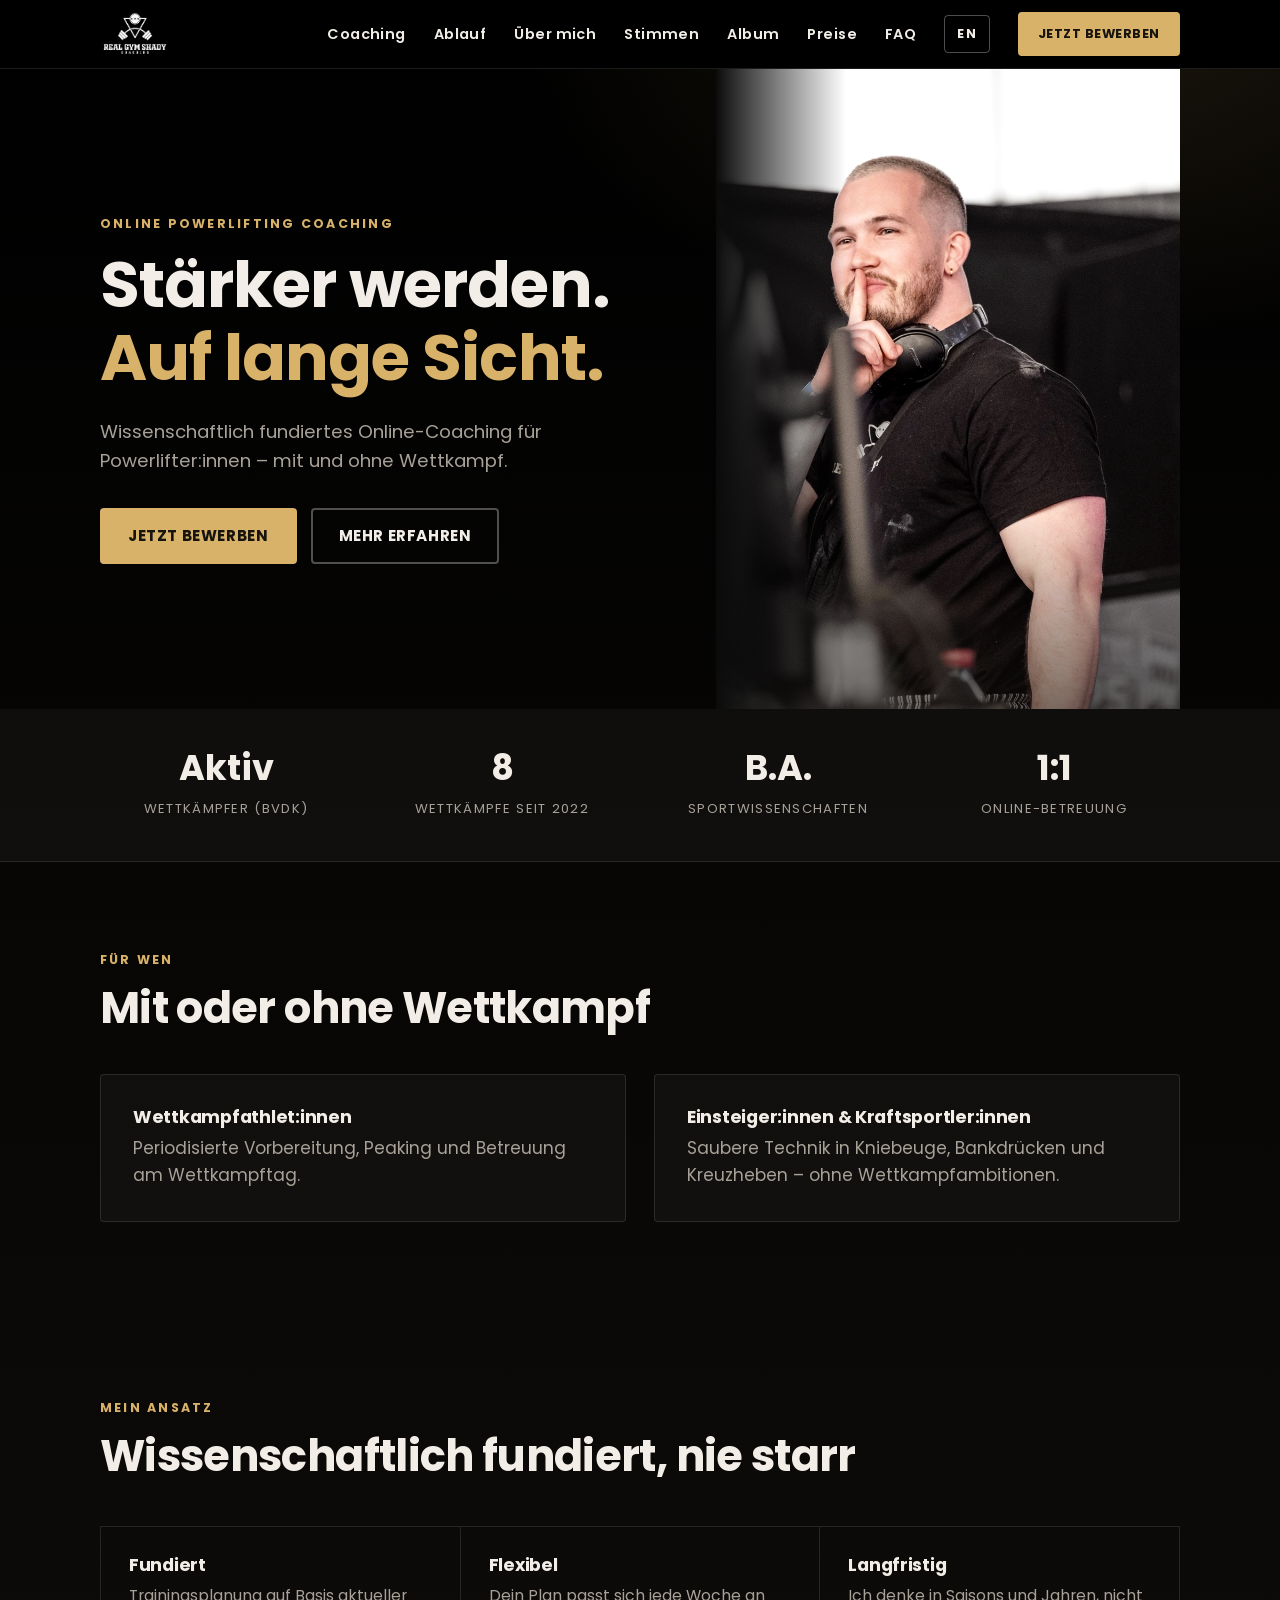
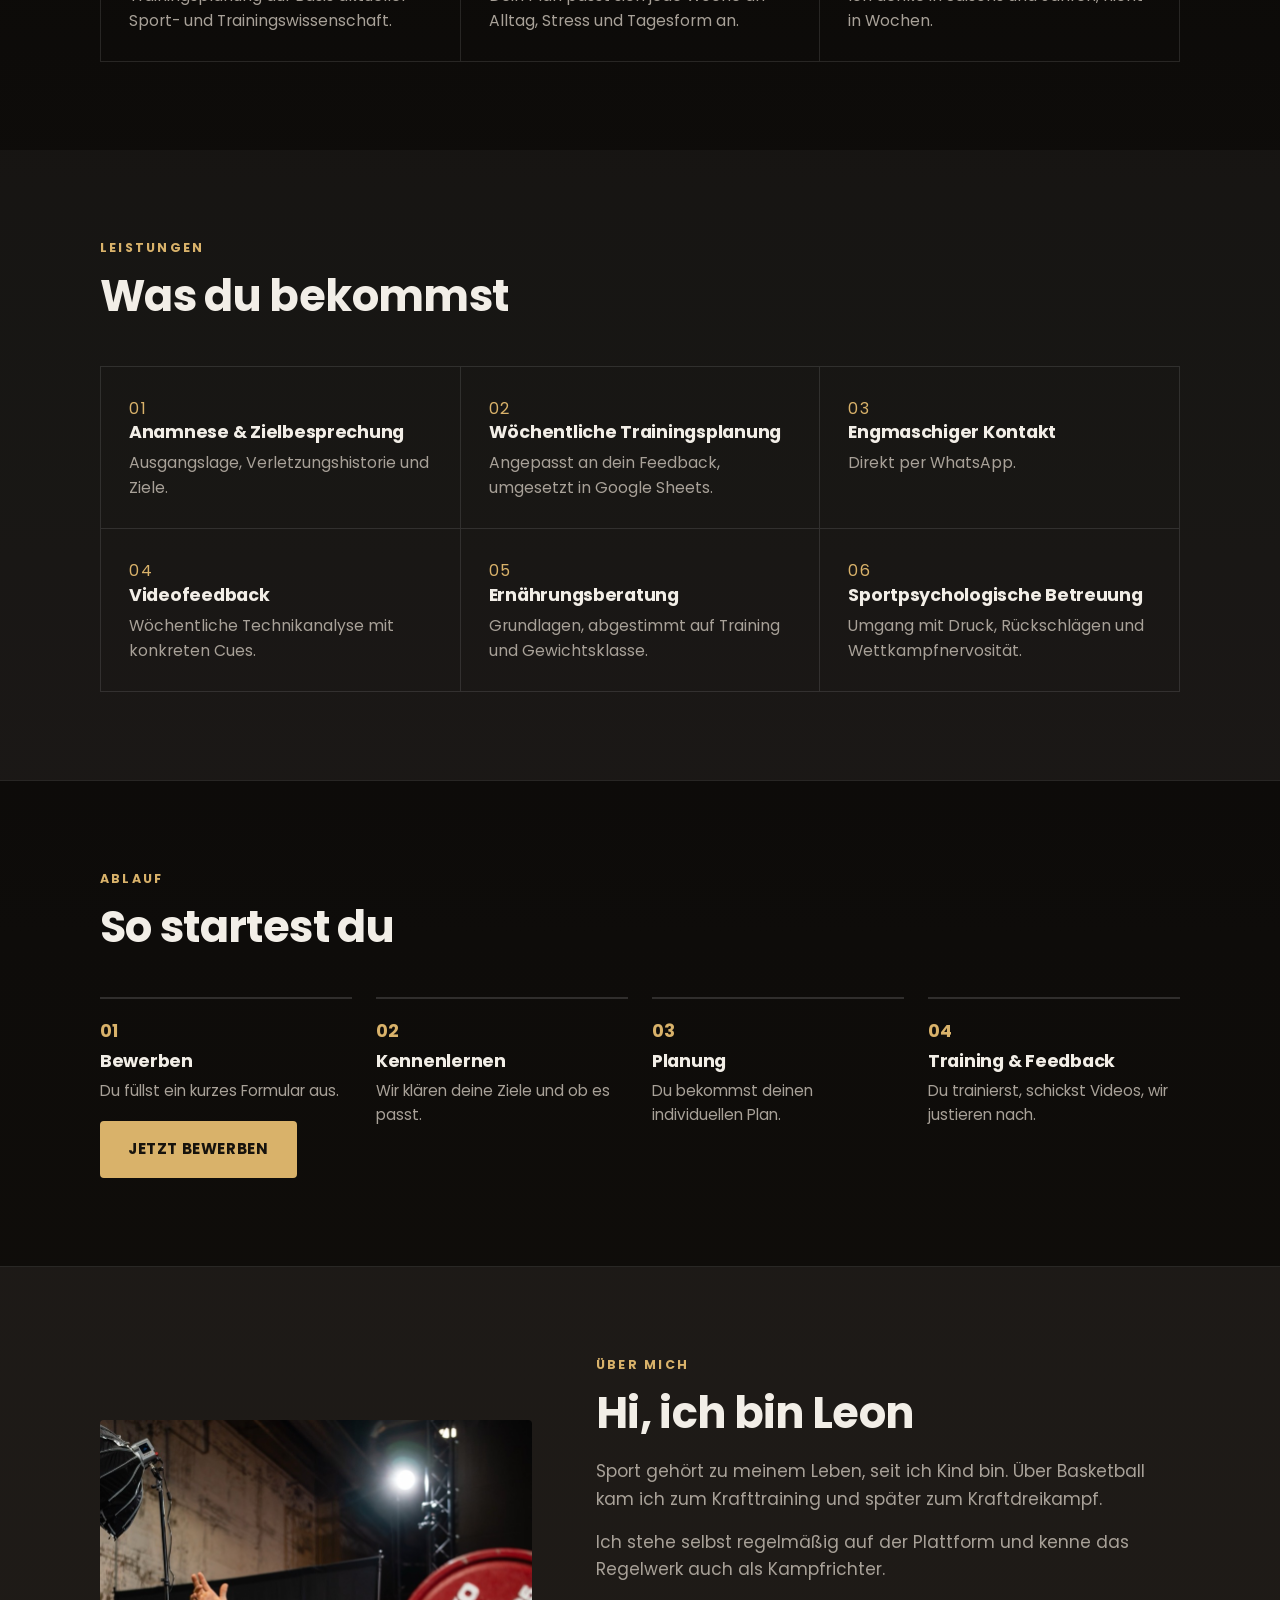
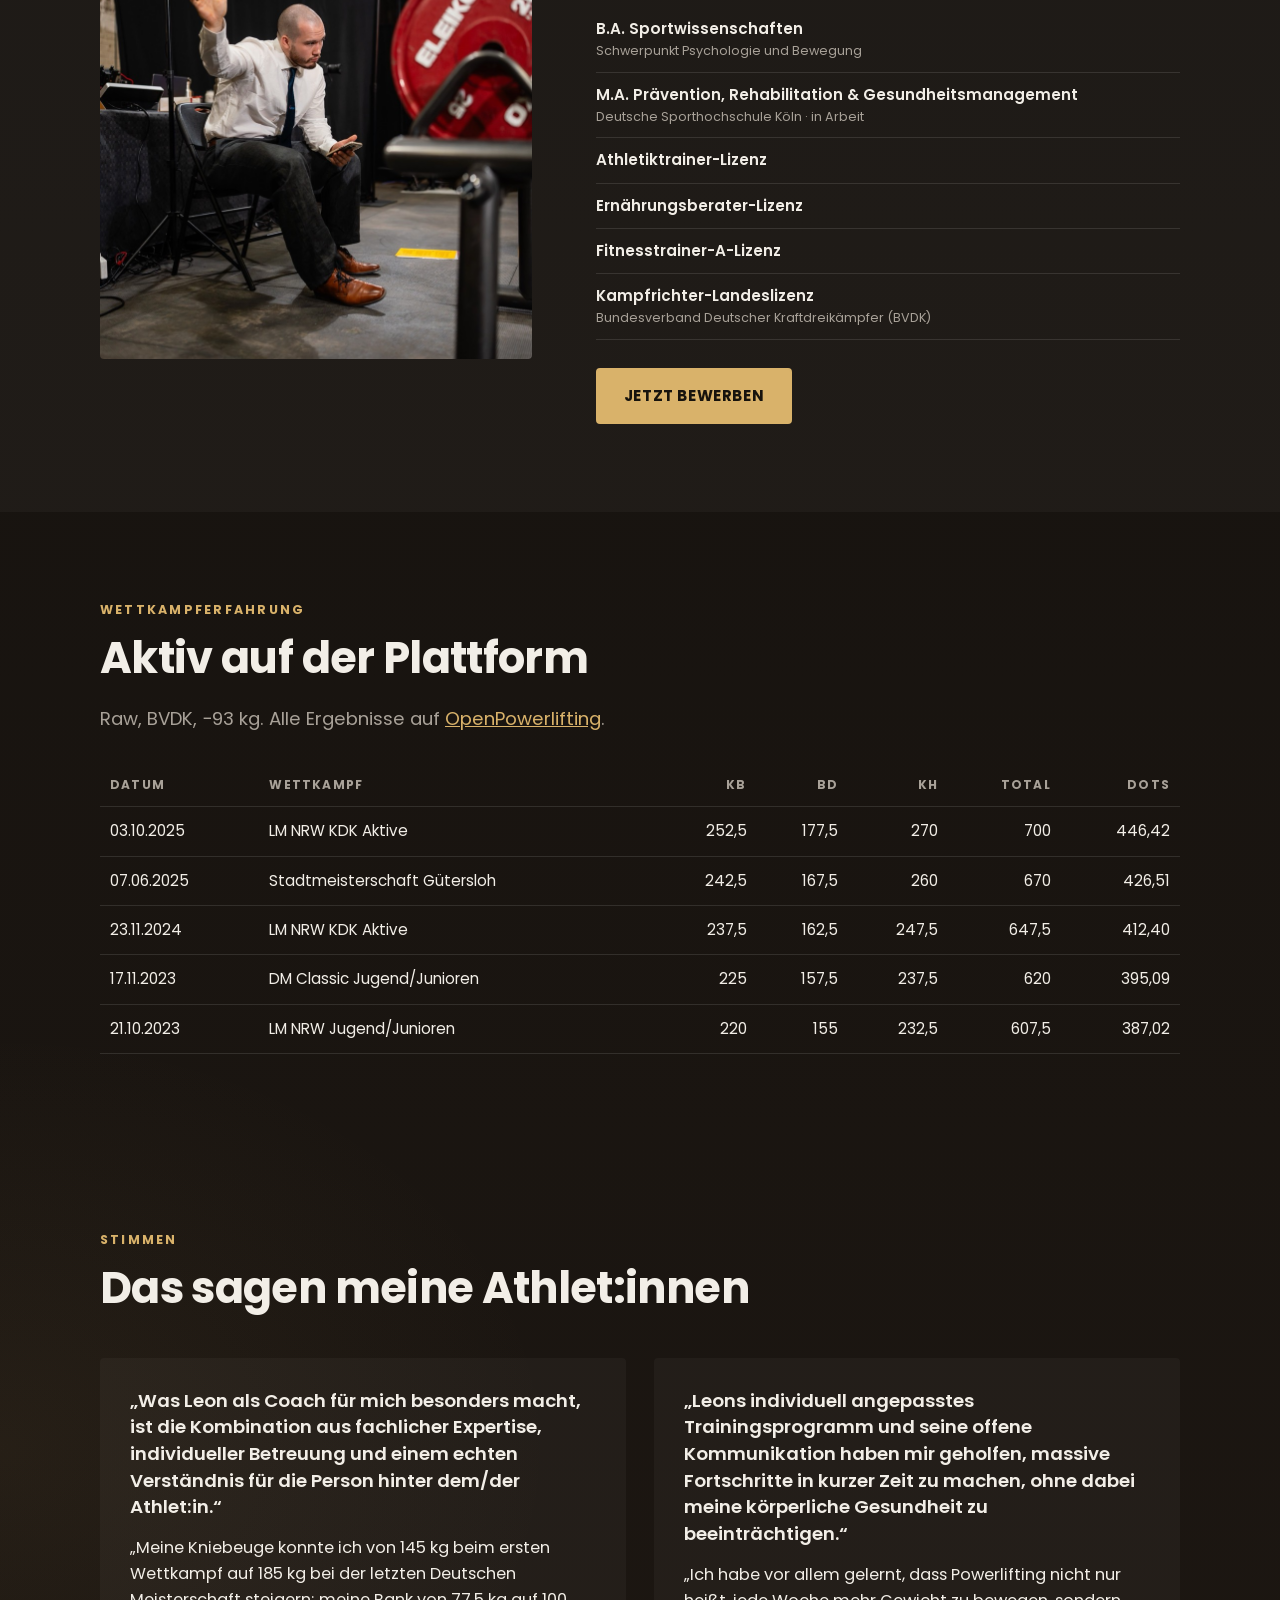
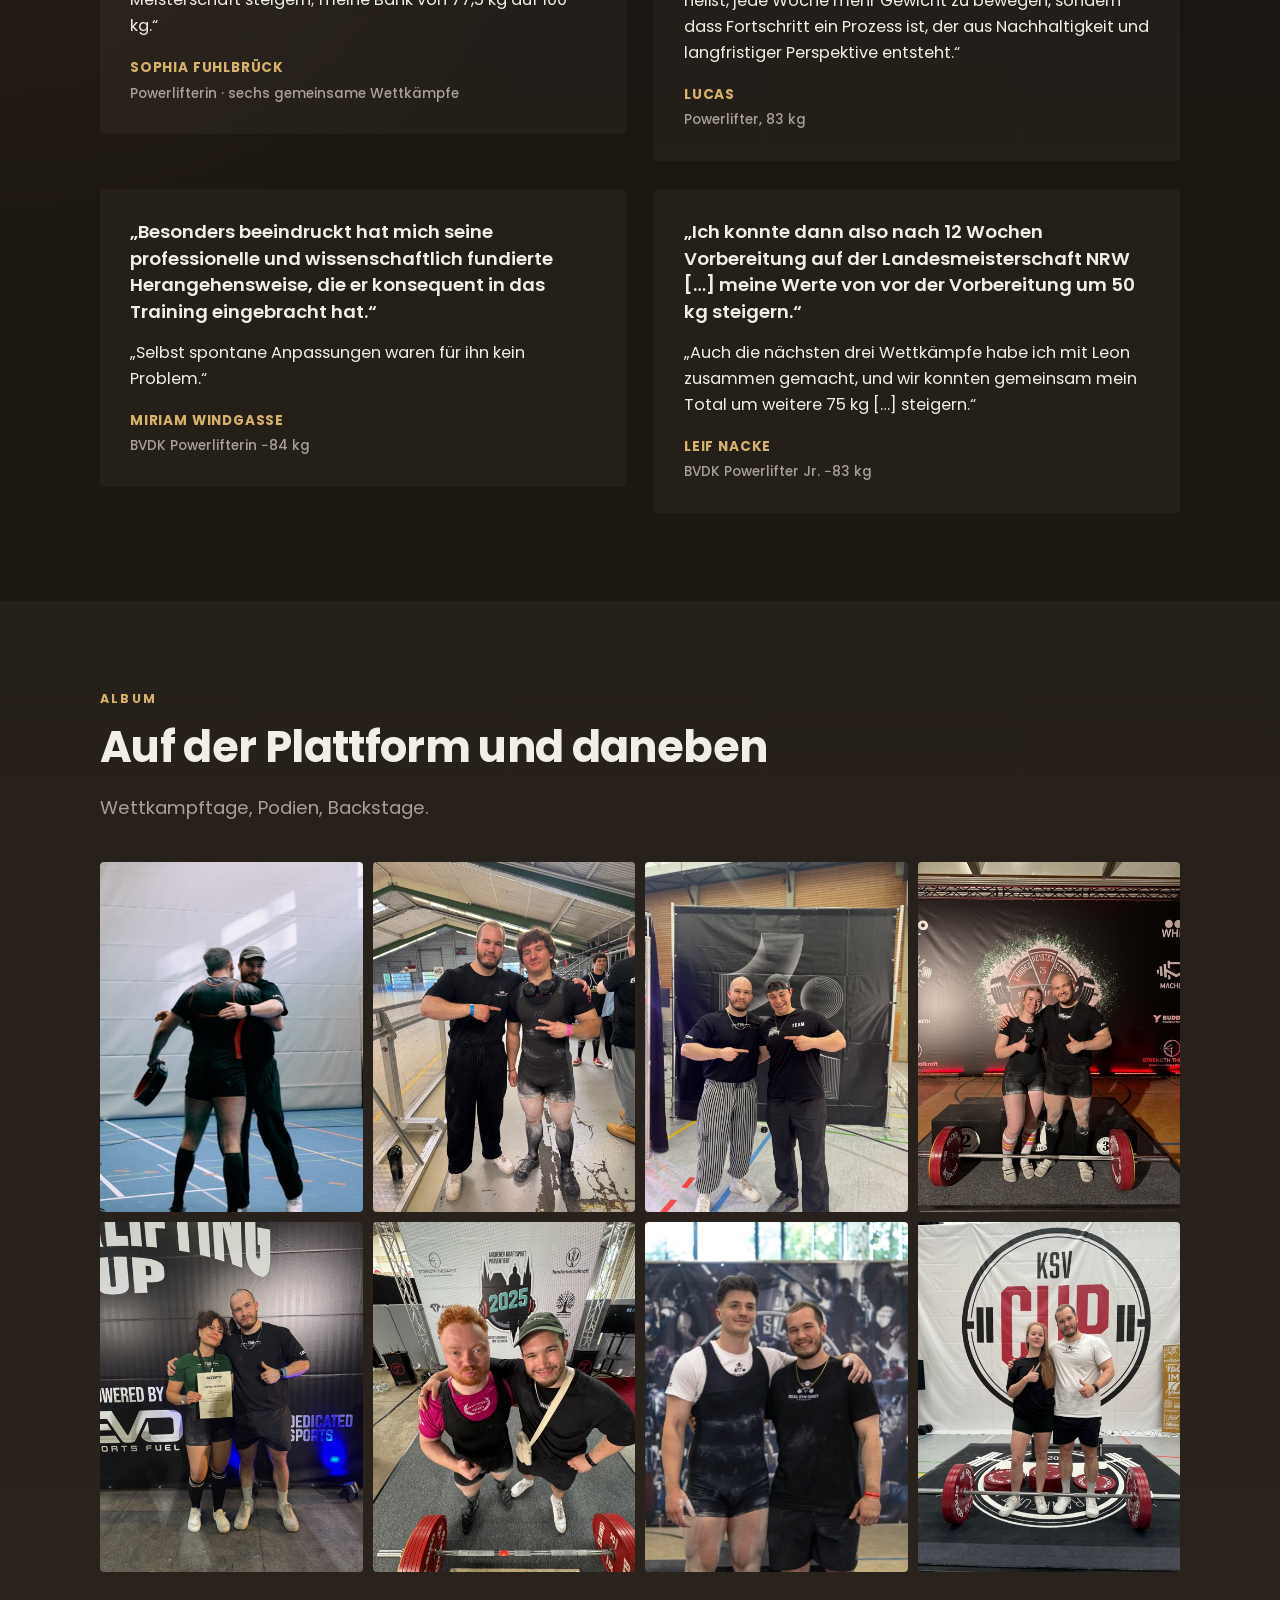
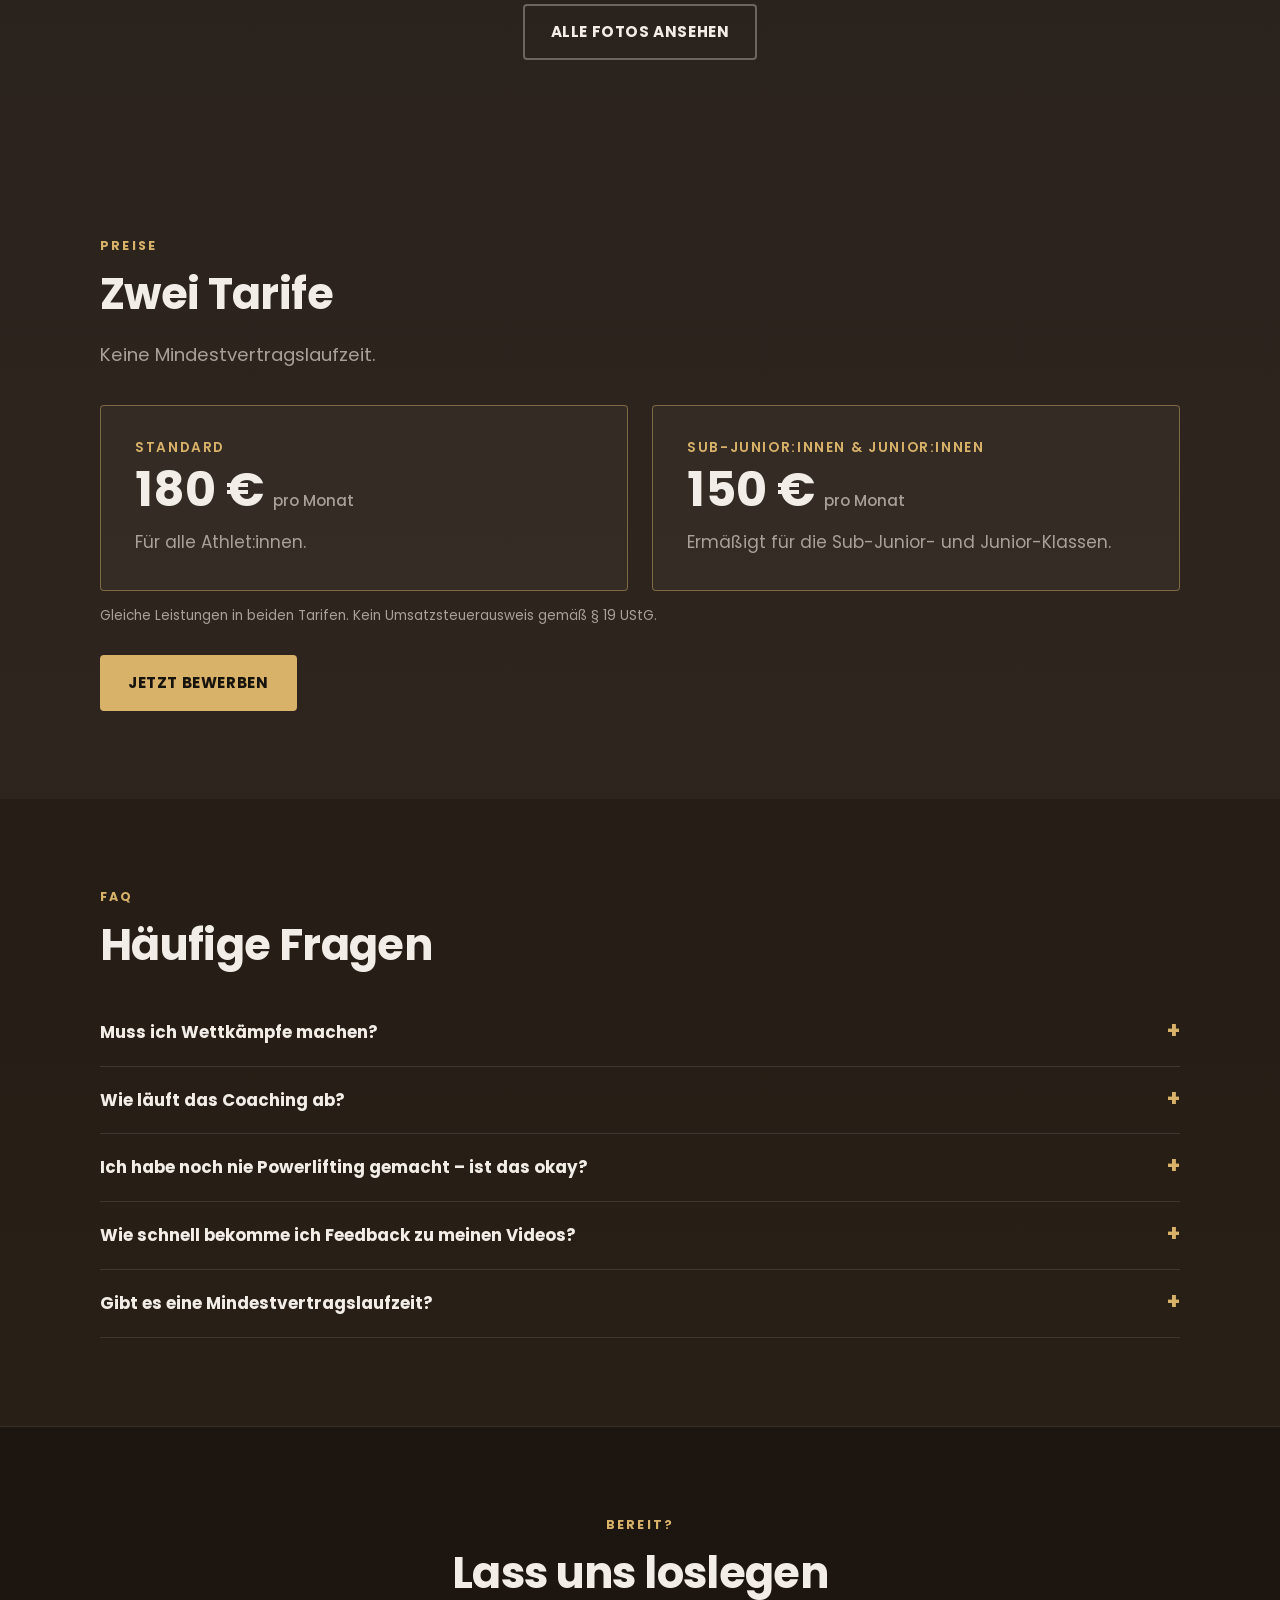
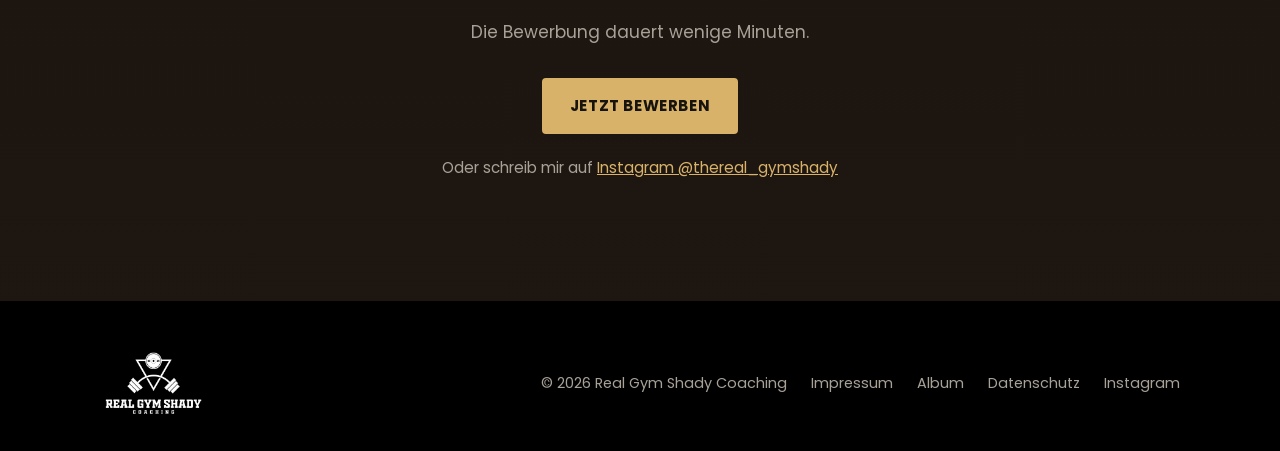
==== index.html @ e23f83e7 "Texte auf das Wesentliche gekürzt Co-Authored-By: Claude Sonnet 5.5 <noreply@anthropic.com>" ====
<!doctype html>
<html lang="de">
<head>
<meta charset="utf-8">
<meta name="viewport" content="width=device-width, initial-scale=1">
<title>Online Powerlifting Coaching | Real Gym Shady Coaching – Leon Trillmich</title>
<meta name="description" content="Wissenschaftlich fundiertes Online Powerlifting Coaching für Wettkampfathlet:innen und Einsteiger:innen. Individuell, flexibel, ohne Mindestvertragslaufzeit.">
<meta name="author" content="Leon Trillmich">
<meta name="theme-color" content="#000000">
<link rel="canonical" href="https://realgymshady.de/">
<meta property="og:type" content="website">
<meta property="og:locale" content="de_DE">
<meta property="og:site_name" content="Real Gym Shady Coaching">
<meta property="og:title" content="Online Powerlifting Coaching | Real Gym Shady Coaching">
<meta property="og:description" content="Wissenschaftlich fundiert, flexibel und auf langfristigen Fortschritt ausgelegt – Online Powerlifting Coaching.">
<meta property="og:url" content="https://realgymshady.de/">
<meta property="og:image" content="https://realgymshady.de/img/leon-hero.jpg">
<meta name="twitter:card" content="summary_large_image">
<link rel="icon" href="img/logo-dark.png">
<script type="application/ld+json">
{
  "@context": "https://schema.org",
  "@type": "ProfessionalService",
  "name": "Real Gym Shady Coaching",
  "description": "Wissenschaftlich fundiertes Online Powerlifting Coaching für Wettkampfathlet:innen und Einsteiger:innen.",
  "priceRange": "150–180 EUR pro Monat",
  "makesOffer": [
    {"@type": "Offer", "name": "Online Powerlifting Coaching", "price": "180", "priceCurrency": "EUR"},
    {"@type": "Offer", "name": "Online Powerlifting Coaching (Sub-Junior:innen und Junior:innen)", "price": "150", "priceCurrency": "EUR"}
  ],
  "url": "https://realgymshady.de/",
  "image": "https://realgymshady.de/img/leon-hero.jpg",
  "email": "lptrillmich@gmail.com",
  "address": {"@type": "PostalAddress", "streetAddress": "Kalker Hauptstr. 38", "postalCode": "51103", "addressLocality": "Köln", "addressCountry": "DE"},
  "areaServed": ["DE", "AT", "CH"],
  "knowsLanguage": ["de", "en"],
  "founder": {
    "@type": "Person",
    "name": "Leon Trillmich",
    "jobTitle": "Powerlifting Coach",
    "sameAs": ["https://www.instagram.com/thereal_gymshady/", "https://www.openpowerlifting.org/u/leontrillmich"]
  },
  "sameAs": ["https://www.instagram.com/thereal_gymshady/"]
}
</script>
<link rel="preload" href="fonts/poppins-400.woff2" as="font" type="font/woff2" crossorigin>
<link rel="preload" href="fonts/poppins-700.woff2" as="font" type="font/woff2" crossorigin>
<link rel="stylesheet" href="style.css">
</head>
<body>

<header class="site">
  <div class="wrap">
    <a href="#top"><img class="logo" src="img/logo-light.png" alt="Real Gym Shady Coaching"></a>
    <nav>
      <ul>
        <li><a href="#coaching">Coaching</a></li>
        <li><a href="#ablauf">Ablauf</a></li>
        <li><a href="#ueber-mich">Über mich</a></li>
        <li><a href="#stimmen">Stimmen</a></li>
        <li><a href="album.html">Album</a></li>
        <li><a href="#preise">Preise</a></li>
        <li><a href="#faq">FAQ</a></li>
        <li class="keep"><button type="button" class="lang" aria-label="Switch to English">EN</button></li>
        <li class="keep"><a class="btn" href="https://forms.gle/FKXBbiGxxb7CNvzV6" rel="noopener">Jetzt bewerben</a></li>
      </ul>
    </nav>
  </div>
</header>

<main id="top">
<section class="hero">
  <div class="wrap">
    <div class="hero-text">
      <span class="eyebrow">Online Powerlifting Coaching</span>
      <h1>Stärker werden.<br><span>Auf lange Sicht.</span></h1>
      <p>Wissenschaftlich fundiertes Online-Coaching für Powerlifter:innen – mit und ohne Wettkampf.</p>
      <div class="cta-row">
        <a class="btn on-dark" href="https://forms.gle/FKXBbiGxxb7CNvzV6" rel="noopener">Jetzt bewerben</a>
        <a class="btn ghost" href="#coaching">Mehr erfahren</a>
      </div>
    </div>
    <div class="hero-photo">
      <img src="img/leon-hero.jpg" alt="Leon, Coach bei Real Gym Shady Coaching, hält den Zeigefinger vor den Mund" fetchpriority="high">
    </div>
  </div>
</section>
<div class="stats">
  <div class="wrap">
    <div class="stat"><b>Aktiv</b><span>Wettkämpfer (BVDK)</span></div>
    <div class="stat"><b>8</b><span>Wettkämpfe seit 2022</span></div>
    <div class="stat"><b>B.A.</b><span>Sportwissenschaften</span></div>
    <div class="stat"><b>1:1</b><span>Online-Betreuung</span></div>
  </div>
</div>

<section id="coaching">
  <div class="wrap">
    <span class="eyebrow">Für wen</span>
    <h2>Mit oder ohne Wettkampf</h2>
    <div class="cols">
      <div class="card">
        <h3>Wettkampfathlet:innen</h3>
        <p style="color:var(--ink-soft)">Periodisierte Vorbereitung, Peaking und Betreuung am Wettkampftag.</p>
      </div>
      <div class="card">
        <h3>Einsteiger:innen &amp; Kraftsportler:innen</h3>
        <p style="color:var(--ink-soft)">Saubere Technik in Kniebeuge, Bankdrücken und Kreuzheben – ohne Wettkampfambitionen.</p>
      </div>
    </div>
  </div>
</section>

<section id="ansatz">
  <div class="wrap">
    <span class="eyebrow">Mein Ansatz</span>
    <h2>Wissenschaftlich fundiert, nie starr</h2>
    <div class="features">
      <div class="feature"><h3>Fundiert</h3><p>Trainingsplanung auf Basis aktueller Sport- und Trainingswissenschaft.</p></div>
      <div class="feature"><h3>Flexibel</h3><p>Dein Plan passt sich jede Woche an Alltag, Stress und Tagesform an.</p></div>
      <div class="feature"><h3>Langfristig</h3><p>Ich denke in Saisons und Jahren, nicht in Wochen.</p></div>
    </div>
  </div>
</section>

<section style="background:var(--bg-soft)">
  <div class="wrap">
    <span class="eyebrow">Leistungen</span>
    <h2>Was du bekommst</h2>
    <div class="features">
      <div class="feature"><span class="n">01</span><h3>Anamnese &amp; Zielbesprechung</h3><p>Ausgangslage, Verletzungshistorie und Ziele.</p></div>
      <div class="feature"><span class="n">02</span><h3>Wöchentliche Trainingsplanung</h3><p>Angepasst an dein Feedback, umgesetzt in Google Sheets.</p></div>
      <div class="feature"><span class="n">03</span><h3>Engmaschiger Kontakt</h3><p>Direkt per WhatsApp.</p></div>
      <div class="feature"><span class="n">04</span><h3>Videofeedback</h3><p>Wöchentliche Technikanalyse mit konkreten Cues.</p></div>
      <div class="feature"><span class="n">05</span><h3>Ernährungsberatung</h3><p>Grundlagen, abgestimmt auf Training und Gewichtsklasse.</p></div>
      <div class="feature"><span class="n">06</span><h3>Sportpsychologische Betreuung</h3><p>Umgang mit Druck, Rückschlägen und Wettkampfnervosität.</p></div>
    </div>
  </div>
</section>

<section class="steps" id="ablauf">
  <div class="wrap">
    <span class="eyebrow">Ablauf</span>
    <h2>So startest du</h2>
    <div class="step-list">
      <div class="step"><h3>Bewerben</h3><p>Du füllst ein kurzes Formular aus.</p><a class="btn" style="margin-top:18px" href="https://forms.gle/FKXBbiGxxb7CNvzV6" rel="noopener">Jetzt bewerben</a></div>
      <div class="step"><h3>Kennenlernen</h3><p>Wir klären deine Ziele und ob es passt.</p></div>
      <div class="step"><h3>Planung</h3><p>Du bekommst deinen individuellen Plan.</p></div>
      <div class="step"><h3>Training &amp; Feedback</h3><p>Du trainierst, schickst Videos, wir justieren nach.</p></div>
    </div>
  </div>
</section>

<section class="about" id="ueber-mich">
  <div class="wrap">
    <img src="img/leon-coaching.jpg" alt="Leon beim Powerlifting-Wettkampf" loading="lazy">
    <div>
      <span class="eyebrow">Über mich</span>
      <h2>Hi, ich bin Leon</h2>
      <p>Sport gehört zu meinem Leben, seit ich Kind bin. Über Basketball kam ich zum Krafttraining und später zum Kraftdreikampf.</p>
      <p>Ich stehe selbst regelmäßig auf der Plattform und kenne das Regelwerk auch als Kampfrichter.</p>
      <ul class="quals">
        <li>B.A. Sportwissenschaften <small>Schwerpunkt Psychologie und Bewegung</small></li>
        <li>M.A. Prävention, Rehabilitation &amp; Gesundheitsmanagement <small>Deutsche Sporthochschule Köln · in Arbeit</small></li>
        <li>Athletiktrainer-Lizenz</li>
        <li>Ernährungsberater-Lizenz</li>
        <li>Fitnesstrainer-A-Lizenz</li>
        <li>Kampfrichter-Landeslizenz <small>Bundesverband Deutscher Kraftdreikämpfer (BVDK)</small></li>
      </ul>
      <a class="btn" href="https://forms.gle/FKXBbiGxxb7CNvzV6" rel="noopener">Jetzt bewerben</a>
    </div>
  </div>
</section>

<section>
  <div class="wrap">
    <span class="eyebrow">Wettkampferfahrung</span>
    <h2>Aktiv auf der Plattform</h2>
    <p class="lead">Raw, BVDK, −93 kg. Alle Ergebnisse auf <a href="https://www.openpowerlifting.org/u/leontrillmich" rel="noopener">OpenPowerlifting</a>.</p>
    <div class="table-scroll">
      <table>
        <thead><tr><th>Datum</th><th>Wettkampf</th><th class="num">KB</th><th class="num">BD</th><th class="num">KH</th><th class="num">Total</th><th class="num">DOTS</th></tr></thead>
        <tbody>
          <tr><td>03.10.2025</td><td>LM NRW KDK Aktive</td><td class="num">252,5</td><td class="num">177,5</td><td class="num">270</td><td class="num">700</td><td class="num">446,42</td></tr>
          <tr><td>07.06.2025</td><td>Stadtmeisterschaft Gütersloh</td><td class="num">242,5</td><td class="num">167,5</td><td class="num">260</td><td class="num">670</td><td class="num">426,51</td></tr>
          <tr><td>23.11.2024</td><td>LM NRW KDK Aktive</td><td class="num">237,5</td><td class="num">162,5</td><td class="num">247,5</td><td class="num">647,5</td><td class="num">412,40</td></tr>
          <tr><td>17.11.2023</td><td>DM Classic Jugend/Junioren</td><td class="num">225</td><td class="num">157,5</td><td class="num">237,5</td><td class="num">620</td><td class="num">395,09</td></tr>
          <tr><td>21.10.2023</td><td>LM NRW Jugend/Junioren</td><td class="num">220</td><td class="num">155</td><td class="num">232,5</td><td class="num">607,5</td><td class="num">387,02</td></tr>
        </tbody>
      </table>
    </div>
  </div>
</section>

<section id="stimmen">
  <div class="wrap">
    <span class="eyebrow">Stimmen</span>
    <h2>Das sagen meine Athlet:innen</h2>
    <p class="note en-only">Testimonials translated from German.</p>
    <div class="tgrid">

      <blockquote class="quote">
        <p class="big">„Was Leon als Coach für mich besonders macht, ist die Kombination aus fachlicher Expertise, individueller Betreuung und einem echten Verständnis für die Person hinter dem/der Athlet:in.“</p>
        <p>„Meine Kniebeuge konnte ich von 145 kg beim ersten Wettkampf auf 185 kg bei der letzten Deutschen Meisterschaft steigern; meine Bank von 77,5 kg auf 100 kg.“</p>
        <cite>Sophia Fuhlbrück<span>Powerlifterin · sechs gemeinsame Wettkämpfe</span></cite>
      </blockquote>

      <blockquote class="quote">
        <p class="big">„Leons individuell angepasstes Trainingsprogramm und seine offene Kommunikation haben mir geholfen, massive Fortschritte in kurzer Zeit zu machen, ohne dabei meine körperliche Gesundheit zu beeinträchtigen.“</p>
        <p>„Ich habe vor allem gelernt, dass Powerlifting nicht nur heißt, jede Woche mehr Gewicht zu bewegen, sondern dass Fortschritt ein Prozess ist, der aus Nachhaltigkeit und langfristiger Perspektive entsteht.“</p>
        <cite>Lucas<span>Powerlifter, 83 kg</span></cite>
      </blockquote>

      <blockquote class="quote">
        <p class="big">„Besonders beeindruckt hat mich seine professionelle und wissenschaftlich fundierte Herangehensweise, die er konsequent in das Training eingebracht hat.“</p>
        <p>„Selbst spontane Anpassungen waren für ihn kein Problem.“</p>
        <cite>Miriam Windgasse<span>BVDK Powerlifterin −84 kg</span></cite>
      </blockquote>

      <blockquote class="quote">
        <p class="big">„Ich konnte dann also nach 12 Wochen Vorbereitung auf der Landesmeisterschaft NRW […] meine Werte von vor der Vorbereitung um 50 kg steigern.“</p>
        <p>„Auch die nächsten drei Wettkämpfe habe ich mit Leon zusammen gemacht, und wir konnten gemeinsam mein Total um weitere 75 kg […] steigern.“</p>
        <cite>Leif Nacke<span>BVDK Powerlifter Jr. −83 kg</span></cite>
      </blockquote>

    </div>
  </div>
</section>

<section id="album" style="background:var(--bg-soft)">
  <div class="wrap">
    <span class="eyebrow">Album</span>
    <h2>Auf der Plattform und daneben</h2>
    <p class="lead">Wettkampftage, Podien, Backstage.</p>
    <div class="album-grid">
      <a href="img/gallery/59.jpg" data-lb><img src="img/gallery/t/59.jpg" alt="Athlet:innen und Coach Leon beim Wettkampf" loading="lazy"></a>
      <a href="img/gallery/52.jpg" data-lb><img src="img/gallery/t/52.jpg" alt="Athlet:innen und Coach Leon beim Wettkampf" loading="lazy"></a>
      <a href="img/gallery/48.jpg" data-lb><img src="img/gallery/t/48.jpg" alt="Athlet:innen und Coach Leon beim Wettkampf" loading="lazy"></a>
      <a href="img/gallery/45.jpg" data-lb><img src="img/gallery/t/45.jpg" alt="Athlet:innen und Coach Leon beim Wettkampf" loading="lazy"></a>
      <a href="img/gallery/39.jpg" data-lb><img src="img/gallery/t/39.jpg" alt="Athlet:innen und Coach Leon beim Wettkampf" loading="lazy"></a>
      <a href="img/gallery/36.jpg" data-lb><img src="img/gallery/t/36.jpg" alt="Athlet:innen und Coach Leon beim Wettkampf" loading="lazy"></a>
      <a href="img/gallery/15.jpg" data-lb><img src="img/gallery/t/15.jpg" alt="Athlet:innen und Coach Leon beim Wettkampf" loading="lazy"></a>
      <a href="img/gallery/20.jpg" data-lb><img src="img/gallery/t/20.jpg" alt="Athlet:innen und Coach Leon beim Wettkampf" loading="lazy"></a>
    </div>
    <p class="album-more"><a class="btn ghost" href="album.html">Alle Fotos ansehen</a></p>
  </div>
</section>

<section style="background:var(--bg-soft)" id="preise">
  <div class="wrap">
    <span class="eyebrow">Preise</span>
    <h2>Zwei Tarife</h2>
    <p class="lead">Keine Mindestvertragslaufzeit.</p>
    <div class="prices">
      <div class="price">
        <h3>Standard</h3>
        <div class="amount">180 €<small>pro Monat</small></div>
        <p>Für alle Athlet:innen.</p>
      </div>
      <div class="price">
        <h3>Sub-Junior:innen &amp; Junior:innen</h3>
        <div class="amount">150 €<small>pro Monat</small></div>
        <p>Ermäßigt für die Sub-Junior- und Junior-Klassen.</p>
      </div>
    </div>
    <p class="note">Gleiche Leistungen in beiden Tarifen. Kein Umsatzsteuerausweis gemäß § 19 UStG.</p>
    <p style="margin-top:28px"><a class="btn" href="https://forms.gle/FKXBbiGxxb7CNvzV6" rel="noopener">Jetzt bewerben</a></p>
  </div>
</section>

<section id="faq">
  <div class="wrap">
    <span class="eyebrow">FAQ</span>
    <h2>Häufige Fragen</h2>
    <div style="margin-top:28px">
      <details><summary>Muss ich Wettkämpfe machen?</summary><p>Nein. Dein Ziel bestimmt den Plan.</p></details>
      <details><summary>Wie läuft das Coaching ab?</summary><p>Komplett online: Training in Google Sheets, Austausch per WhatsApp, Technikanalyse per Video.</p></details>
      <details><summary>Ich habe noch nie Powerlifting gemacht – ist das okay?</summary><p>Ja. Wir bauen die Technik gemeinsam auf.</p></details>
      <details><summary>Wie schnell bekomme ich Feedback zu meinen Videos?</summary><p>Ich analysiere deine Videos wöchentlich.</p></details>
      <details><summary>Gibt es eine Mindestvertragslaufzeit?</summary><p>Nein. Du bleibst, solange es dir etwas bringt.</p></details>
    </div>
  </div>
</section>

<section class="cta">
  <div class="wrap">
    <span class="eyebrow">Bereit?</span>
    <h2>Lass uns loslegen</h2>
    <p>Die Bewerbung dauert wenige Minuten.</p>
    <a class="btn on-dark" href="https://forms.gle/FKXBbiGxxb7CNvzV6" rel="noopener">Jetzt bewerben</a>
    <p class="alt">Oder schreib mir auf <a href="https://www.instagram.com/thereal_gymshady/" rel="noopener">Instagram @thereal_gymshady</a></p>
  </div>
</section>

</main>

<footer>
  <div class="wrap">
    <img src="img/logo-light.png" alt="Real Gym Shady Coaching">
    <div>
      © 2026 Real Gym Shady Coaching
      <a href="impressum.html">Impressum</a>
      <a href="album.html">Album</a>
      <a href="datenschutz.html">Datenschutz</a>
      <a href="https://www.instagram.com/thereal_gymshady/" rel="noopener">Instagram</a>
    </div>
  </div>
</footer>

<script src="lightbox.js"></script>
<script src="i18n.js"></script>
</body>
</html>
---- style.css ----
@font-face { font-family: "Poppins"; font-style: normal; font-weight: 400; font-display: swap; src: url("fonts/poppins-400.woff2") format("woff2"); }
@font-face { font-family: "Poppins"; font-style: normal; font-weight: 500; font-display: swap; src: url("fonts/poppins-500.woff2") format("woff2"); }
@font-face { font-family: "Poppins"; font-style: normal; font-weight: 600; font-display: swap; src: url("fonts/poppins-600.woff2") format("woff2"); }
@font-face { font-family: "Poppins"; font-style: normal; font-weight: 700; font-display: swap; src: url("fonts/poppins-700.woff2") format("woff2"); }

:root {
  --bg: #0b0b0b;
  --bg-soft: rgba(255,255,255,.035);
  --ink: #f2eee7;
  --ink-soft: #a8a198;
  --line: rgba(255,255,255,.11);
  --dark: #0b0b0b;
  --on-dark: #f2eee7;
  --on-dark-soft: #a8a198;
  --accent: #d9b26a;
  --accent-hi: #ecd097;
  --accent-ink: #17130d;
  --radius: 4px;
  --max: 1120px;
  --head: "Poppins", -apple-system, BlinkMacSystemFont, "Segoe UI", Roboto, Helvetica, Arial, sans-serif;
  --body: "Poppins", -apple-system, BlinkMacSystemFont, "Segoe UI", Roboto, Helvetica, Arial, sans-serif;
}

* { box-sizing: border-box; margin: 0; padding: 0; }
html { scroll-behavior: smooth; }
body { font-family: var(--body); color: var(--ink); background: #0b0b0b; background-image: radial-gradient(900px 520px at 85% 0, rgba(217,178,106,.13), transparent 65%), radial-gradient(800px 600px at 0 55%, rgba(217,178,106,.06), transparent 70%), linear-gradient(180deg, #000 0, #14110e 30%, #1d1712 62%, #2b2118 100%); line-height: 1.6; font-size: 17px; -webkit-font-smoothing: antialiased; }
img { max-width: 100%; display: block; }
a { color: inherit; }

.wrap { width: 100%; max-width: var(--max); margin: 0 auto; padding: 0 20px; }
section { padding: 88px 0; }
h1, h2, h3 { font-family: var(--head); letter-spacing: -.015em; line-height: 1.15; font-weight: 700; }
h2 { font-size: clamp(1.7rem, 4.4vw, 2.7rem); margin-bottom: 20px; }
h3 { font-size: 1.1rem; margin-bottom: 8px; }
.eyebrow { font-size: .78rem; letter-spacing: .18em; text-transform: uppercase; color: var(--accent); font-weight: 700; margin-bottom: 14px; display: block; }
.lead { font-size: 1.15rem; color: var(--ink-soft); max-width: 640px; }
.lead a, .note a { color: var(--accent); }

/* header */
header.site { position: sticky; top: 0; z-index: 50; background: #000; border-bottom: 1px solid var(--line); }
header.site .wrap { display: flex; align-items: center; justify-content: space-between; height: 68px; }
header.site img.logo { height: 46px; width: auto; }
nav ul { list-style: none; display: flex; gap: 28px; align-items: center; }
nav a { text-decoration: none; font-size: .9rem; font-weight: 600; letter-spacing: .03em; }
nav a:hover { color: var(--accent); }
nav a.btn:hover { color: var(--accent-ink); }
.btn { font-family: var(--body); font-weight: 600; display: inline-block; background: var(--accent); color: var(--accent-ink) !important; padding: 14px 26px; border-radius: var(--radius); text-decoration: none; font-weight: 700; font-size: .95rem; letter-spacing: .04em; text-transform: uppercase; transition: background .15s, transform .15s; border: 2px solid var(--accent); }
.btn:hover { background: var(--accent-hi); border-color: var(--accent-hi); transform: translateY(-1px); }
.btn.ghost { background: transparent; color: var(--ink) !important; border-color: rgba(255,255,255,.3); }
.btn.ghost:hover { background: var(--ink); color: #111 !important; border-color: var(--ink); }
.btn.on-dark { }
.btn.on-dark:hover { }
nav .btn { padding: 10px 18px; font-size: .8rem; }

/* hero */
.hero { background: transparent; color: var(--on-dark); padding: 0; overflow: hidden; }
.hero .wrap { display: grid; grid-template-columns: 1.1fr .9fr; gap: 48px; align-items: stretch; min-height: 640px; }
.hero-text { padding: 90px 0; display: flex; flex-direction: column; justify-content: center; }
.hero h1 { font-size: clamp(2.2rem, 5.6vw, 4rem); margin-bottom: 22px; }
.hero h1 span { color: var(--accent); }
.hero p { color: var(--on-dark-soft); font-size: 1.15rem; max-width: 520px; margin-bottom: 32px; }
.hero .cta-row { display: flex; gap: 14px; flex-wrap: wrap; }
.hero-photo { position: relative; }
.hero-photo img { position: absolute; inset: 0; width: 100%; height: 100%; object-fit: cover; object-position: 55% 40%; filter: grayscale(.15) contrast(1.05); }

/* stats */
.stats { background: var(--bg-soft); padding: 40px 0; border-bottom: 1px solid var(--line); }
.stats .wrap { display: grid; grid-template-columns: repeat(4, 1fr); gap: 24px; text-align: center; }
.stat b { font-family: var(--head); font-weight: 700; font-size: 2.2rem; display: block; line-height: 1.1; margin-bottom: 6px; }
.stat span { font-size: .82rem; letter-spacing: .1em; text-transform: uppercase; color: var(--ink-soft); }

/* two cols */
.cols { display: grid; grid-template-columns: repeat(2, 1fr); gap: 28px; margin-top: 40px; }
.card { border: 1px solid var(--line); border-radius: var(--radius); padding: 32px; background: rgba(255,255,255,.035); }
.card ul { list-style: none; margin-top: 14px; }
.card li { padding: 6px 0 6px 22px; position: relative; color: var(--ink-soft); }
.card li::before { content: ""; position: absolute; left: 0; top: 15px; width: 10px; height: 2px; background: var(--accent); }

/* features */
.features { display: grid; grid-template-columns: repeat(3, 1fr); gap: 0; margin-top: 44px; border-top: 1px solid var(--line); border-left: 1px solid var(--line); }
.feature { padding: 28px; border-right: 1px solid var(--line); border-bottom: 1px solid var(--line); }
.feature .n { font-family: var(--head); font-size: 1rem; color: var(--accent); letter-spacing: .1em; }
.feature p { color: var(--ink-soft); font-size: .98rem; }

/* steps */
.steps { background: rgba(0,0,0,.3); color: var(--on-dark); border-top: 1px solid var(--line); border-bottom: 1px solid var(--line); }
.steps .lead { color: var(--on-dark-soft); }
.step-list { display: grid; grid-template-columns: repeat(4, 1fr); gap: 24px; margin-top: 44px; counter-reset: s; }
.step { border-top: 2px solid rgba(255,255,255,.14); padding-top: 18px; counter-increment: s; }
.step::before { content: "0" counter(s); font-family: var(--head); color: var(--accent); font-size: 1.1rem; font-weight: 800; }
.step h3 { margin-top: 6px; }
.step p { color: var(--on-dark-soft); font-size: .95rem; }

/* testimonials */
.tgrid { display: grid; grid-template-columns: repeat(2, 1fr); gap: 28px; align-items: start; margin-top: 44px; }
.quote { padding: 30px; background: var(--bg-soft); border-radius: var(--radius); }
.quote p { font-size: 1.02rem; margin-bottom: 14px; }
.quote p.big { font-size: 1.15rem; font-weight: 600; line-height: 1.45; }
.quote cite { color: var(--accent); font-style: normal; font-size: .85rem; font-weight: 700; letter-spacing: .06em; text-transform: uppercase; }
.quote cite span { display: block; color: var(--ink-soft); font-weight: 500; text-transform: none; letter-spacing: 0; margin-top: 2px; }

/* about */
.about { background: var(--bg-soft); }
.about .wrap { display: grid; grid-template-columns: .85fr 1.15fr; gap: 64px; align-items: center; }
.about img { border-radius: var(--radius); aspect-ratio: 4/5; object-fit: cover; object-position: 50% 30%; width: 100%; }
.about p { margin-bottom: 16px; color: var(--ink-soft); }
.quals { list-style: none; margin: 24px 0 28px; }
.quals li { padding: 10px 0; border-bottom: 1px solid var(--line); font-weight: 600; font-size: .95rem; }
.quals li small { display: block; color: var(--ink-soft); font-weight: 400; }

/* results */
table { width: 100%; border-collapse: collapse; margin-top: 30px; font-size: .95rem; }
th, td { text-align: left; padding: 12px 10px; border-bottom: 1px solid var(--line); }
th { font-size: .75rem; text-transform: uppercase; letter-spacing: .1em; color: var(--ink-soft); }
td.num, th.num { text-align: right; font-variant-numeric: tabular-nums; }
tr.best td { font-weight: 800; }
.table-scroll { overflow-x: auto; }
.note { font-size: .85rem; color: var(--ink-soft); margin-top: 14px; }

/* pricing / faq */
.pricebox { border: 1px solid rgba(217,178,106,.45); background: rgba(255,255,255,.035); border-radius: var(--radius); padding: 40px; margin-top: 36px; display: grid; grid-template-columns: 1.3fr 1fr; gap: 40px; align-items: center; }
details { border-bottom: 1px solid var(--line); padding: 20px 0; }
summary { cursor: pointer; font-weight: 700; font-size: 1.05rem; list-style: none; display: flex; justify-content: space-between; gap: 16px; }
summary::after { content: "+"; font-size: 1.4rem; line-height: 1; color: var(--accent); }
details[open] summary::after { content: "–"; }
details p { margin-top: 12px; color: var(--ink-soft); max-width: 720px; }

/* cta */
.cta { background: rgba(0,0,0,.3); color: var(--on-dark); text-align: center; border-top: 1px solid var(--line); }
.cta p { color: var(--on-dark-soft); max-width: 560px; margin: 0 auto 32px; }
.cta .alt { margin-top: 22px; font-size: .95rem; }
.cta .alt a { color: var(--accent); }

footer { background: #000; color: var(--on-dark-soft); padding: 48px 0 32px; font-size: .9rem; }
footer .wrap { display: flex; justify-content: space-between; align-items: center; gap: 24px; flex-wrap: wrap; }
footer img { height: 70px; width: auto; }
footer a { color: var(--on-dark-soft); text-decoration: none; margin-left: 20px; }
footer a:hover { color: var(--accent); }

/* legal pages */
.legal { padding: 64px 0 96px; max-width: 760px; }
.legal h1 { font-size: 2.6rem; margin-bottom: 28px; }
.legal a { color: var(--accent); }
.legal h2 { font-size: 1.4rem; margin: 32px 0 10px; }
.legal p, .legal li { color: var(--ink-soft); margin-bottom: 10px; }
.legal ul { padding-left: 20px; }
.todo { background: #fff3cd; padding: 2px 6px; border-radius: 3px; color: #5c4400; }

@media (max-width: 860px) {
  section { padding: 64px 0; }
  nav ul li:not(.keep) { display: none; }
  nav ul { gap: 12px; }
  .hero .wrap { grid-template-columns: 1fr; min-height: 0; gap: 0; }
  .hero-text { padding: 56px 0 40px; }
  .hero-photo { height: 420px; margin: 0 -20px; }
  .stats .wrap { grid-template-columns: repeat(2, 1fr); }
  .cols, .about .wrap, .pricebox { grid-template-columns: 1fr; }
  .features { grid-template-columns: 1fr; }
  .step-list { grid-template-columns: 1fr 1fr; }
  .tgrid { grid-template-columns: 1fr; }
  .about .wrap { gap: 32px; }
  .pricebox { padding: 28px; gap: 24px; }
  footer .wrap { flex-direction: column; text-align: center; }
  footer a { margin: 0 10px; }
}
@media (max-width: 520px) {
  .step-list { grid-template-columns: 1fr; }
  body { font-size: 16px; }
}

/* album strip + gallery */
.album-grid { display: grid; grid-template-columns: repeat(4, 1fr); gap: 10px; margin-top: 40px; }
.album-grid a { display: block; overflow: hidden; border-radius: var(--radius); background: var(--bg-soft); aspect-ratio: 3/4; }
.album-grid img { width: 100%; height: 100%; object-fit: cover; transition: transform .4s; }
.album-grid a:hover img { transform: scale(1.04); }
.album-more { margin-top: 32px; text-align: center; }
.gallery { columns: 4 240px; column-gap: 10px; margin-top: 36px; }
.gallery a { display: block; margin-bottom: 10px; break-inside: avoid; border-radius: var(--radius); overflow: hidden; background: var(--bg-soft); }
.gallery img { width: 100%; height: auto; transition: transform .4s; }
.gallery a:hover img { transform: scale(1.03); }
.page-head { padding: 64px 0 8px; }
.lb { position: fixed; inset: 0; background: rgba(0,0,0,.93); z-index: 100; display: none; align-items: center; justify-content: center; }
.lb.open { display: flex; }
.lb img { max-width: 92vw; max-height: 88vh; object-fit: contain; }
.lb button { position: absolute; background: none; border: 0; color: #fff; font-size: 2.4rem; cursor: pointer; padding: 16px; line-height: 1; opacity: .8; }
.lb button:hover { opacity: 1; }
.lb .x { top: 8px; right: 12px; } .lb .p { left: 6px; top: 50%; } .lb .n { right: 6px; top: 50%; }
@media (max-width: 860px) { .album-grid { grid-template-columns: repeat(2, 1fr); } .gallery { columns: 2 150px; } }

/* hero photo fade + language toggle */
.hero-photo::after { content: ""; position: absolute; inset: 0; background: linear-gradient(90deg, #0b0b0b 0, rgba(11,11,11,0) 28%), linear-gradient(0deg, rgba(20,17,14,.55) 0, rgba(20,17,14,0) 30%); pointer-events: none; }
button.lang { background: transparent; border: 1px solid rgba(255,255,255,.3); color: var(--ink); font: 700 .78rem var(--body); letter-spacing: .1em; padding: 9px 12px; border-radius: var(--radius); cursor: pointer; }
button.lang:hover { border-color: var(--accent); color: var(--accent); }
.en-only { display: none; }
html[lang="en"] .en-only { display: block; }
@media (max-width: 860px) { .hero-photo::after { background: linear-gradient(180deg, #0b0b0b 0, rgba(11,11,11,0) 22%); } }

/* pricing */
.prices { display: grid; grid-template-columns: repeat(2, 1fr); gap: 24px; margin-top: 36px; }
.price { border: 1px solid rgba(217,178,106,.45); border-radius: var(--radius); padding: 34px; background: rgba(255,255,255,.035); }
.price h3 { color: var(--accent); font-size: .85rem; letter-spacing: .12em; text-transform: uppercase; font-weight: 600; }
.price .amount { font-family: var(--head); font-size: 3rem; font-weight: 700; line-height: 1.1; margin: 8px 0 12px; }
.price .amount small { font: 500 .95rem var(--body); color: var(--ink-soft); margin-left: 8px; }
.price p { color: var(--ink-soft); }
@media (max-width: 860px) { .prices { grid-template-columns: 1fr; } }
@media (min-width: 861px) and (max-width: 1100px) { nav ul { gap: 16px; } nav a { font-size: .82rem; } }
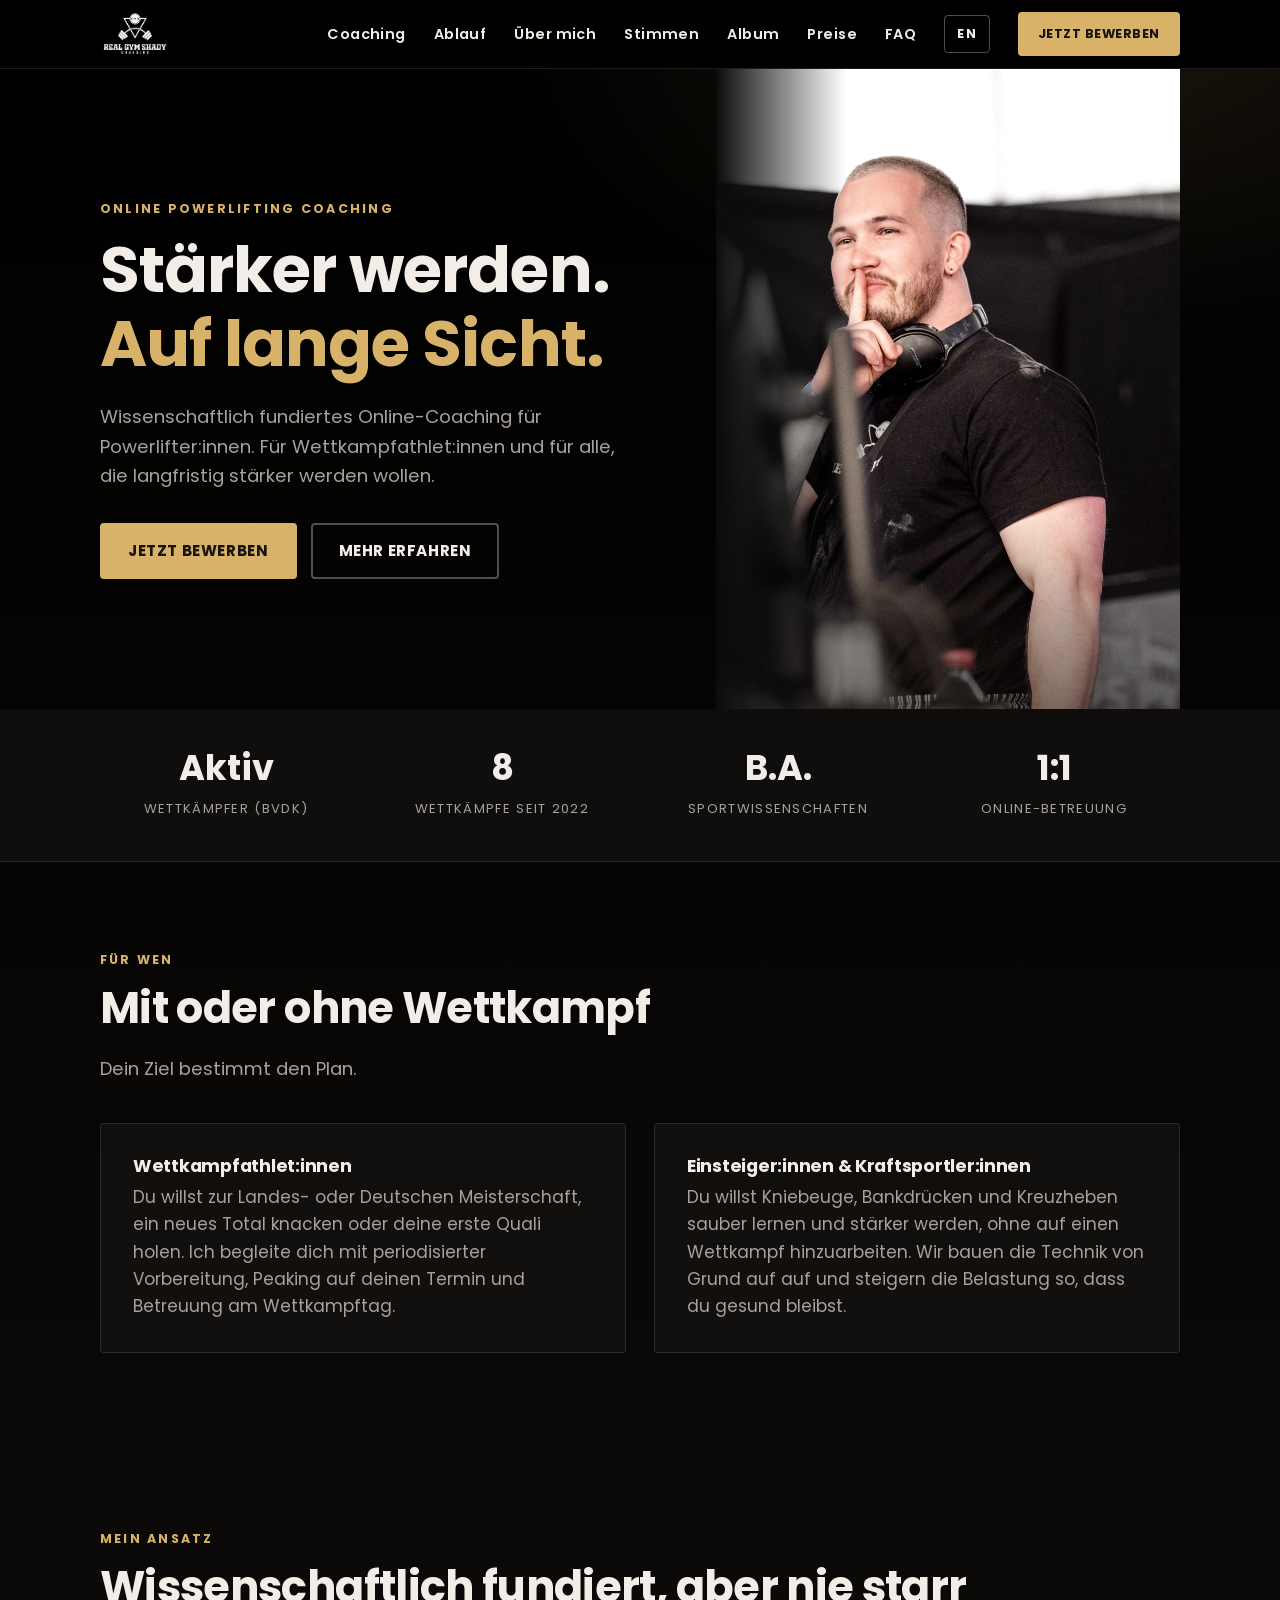
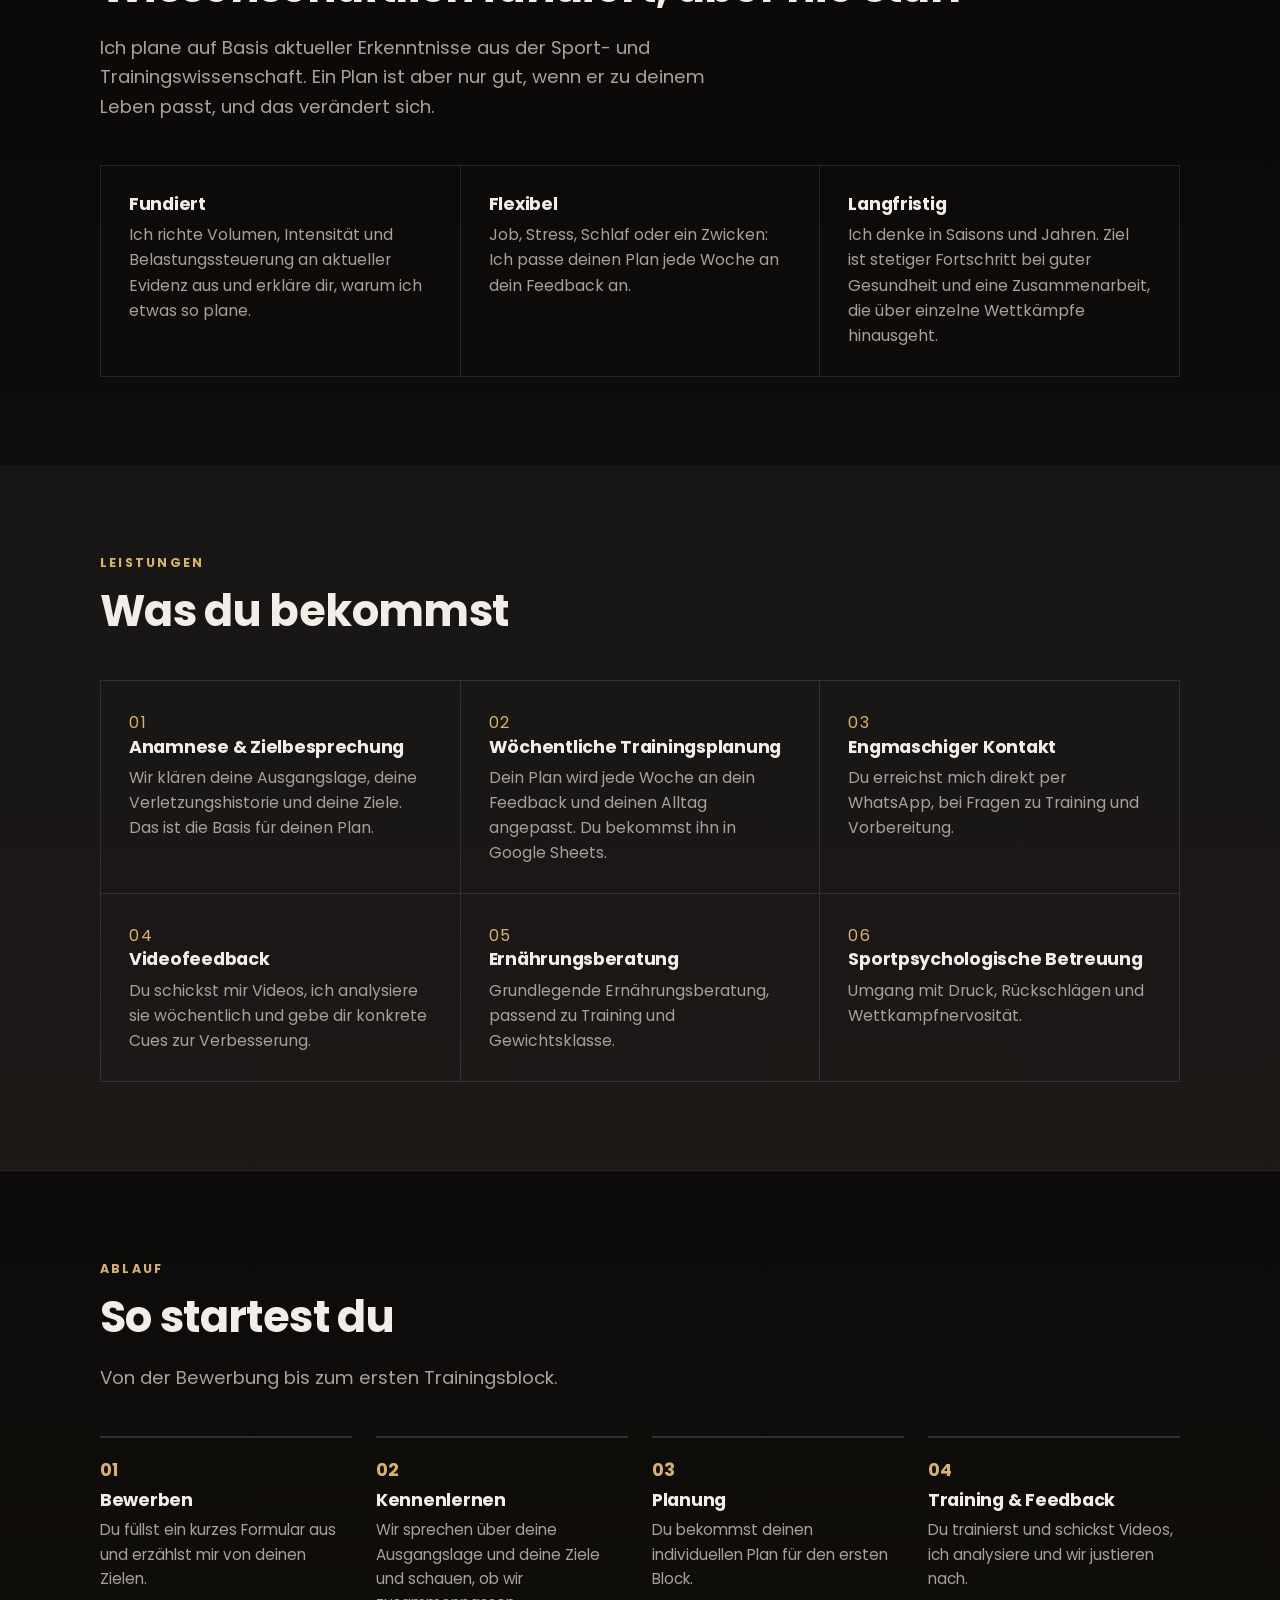
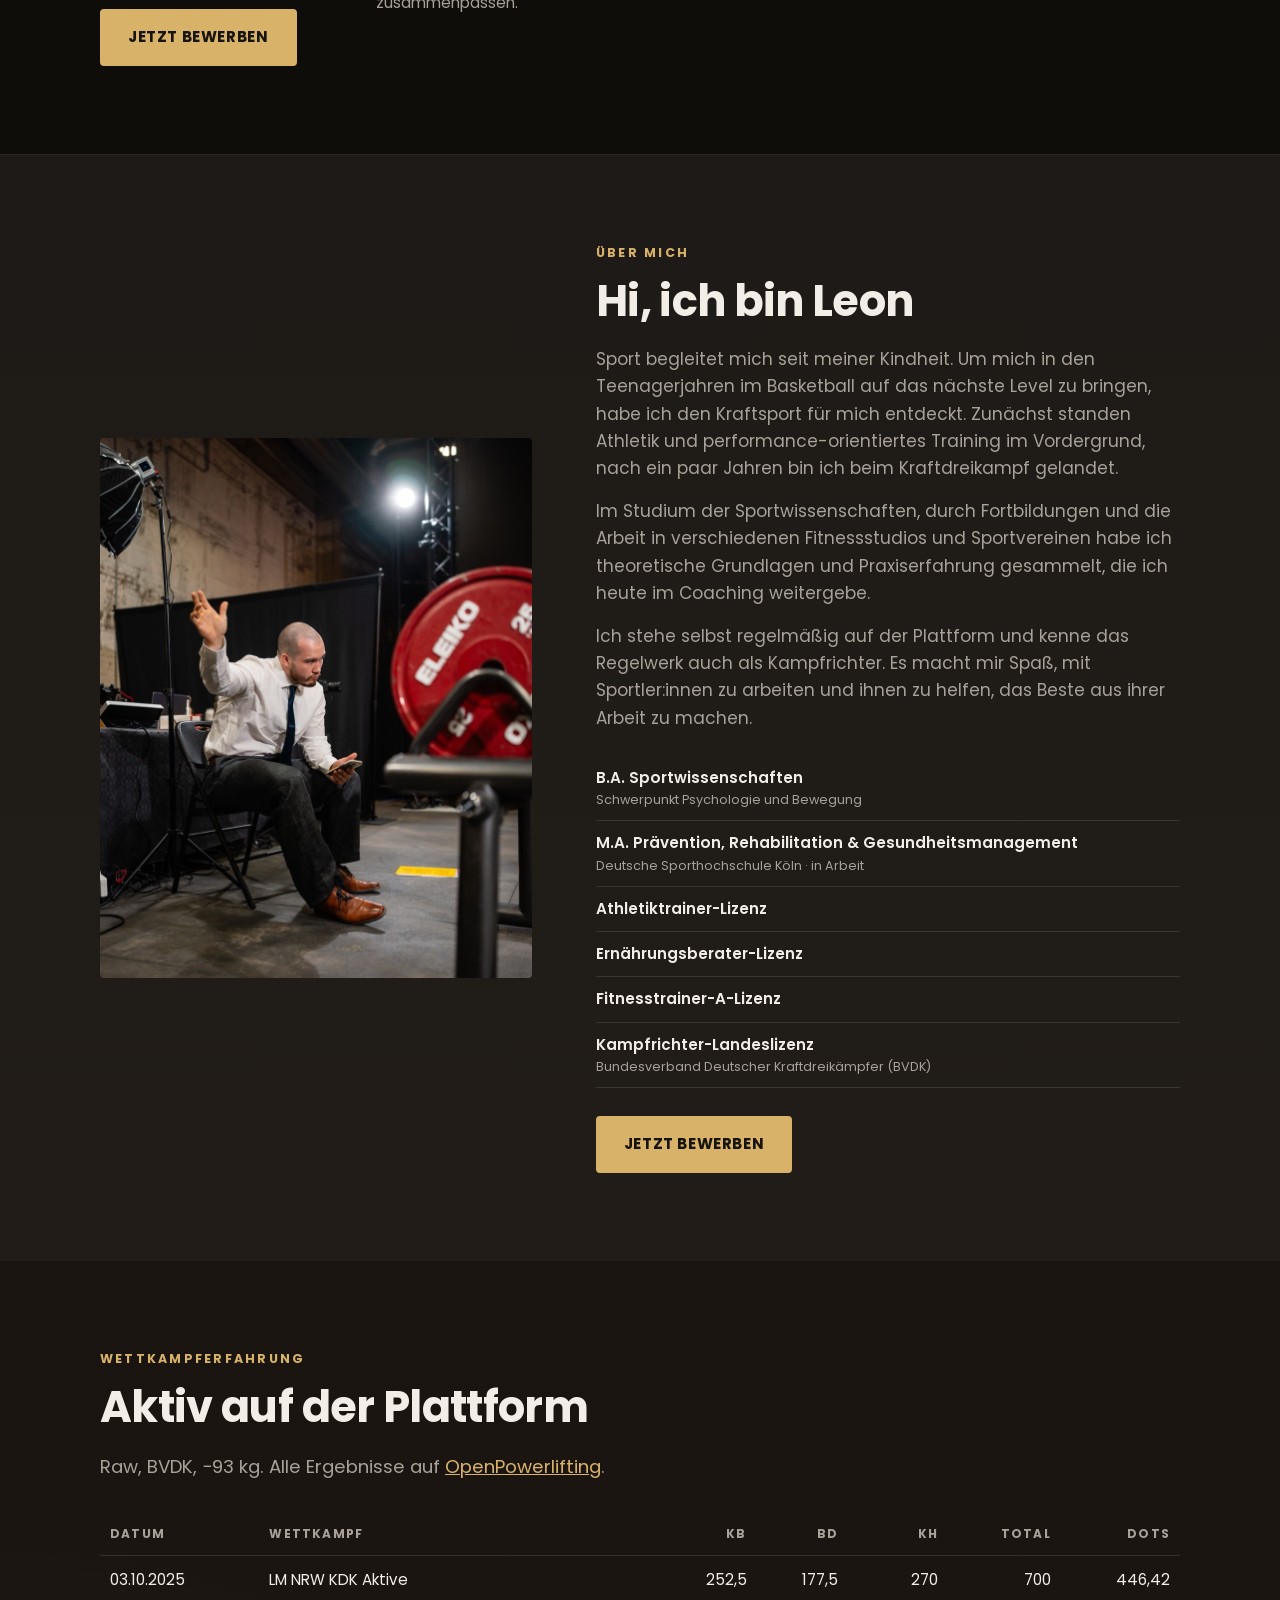
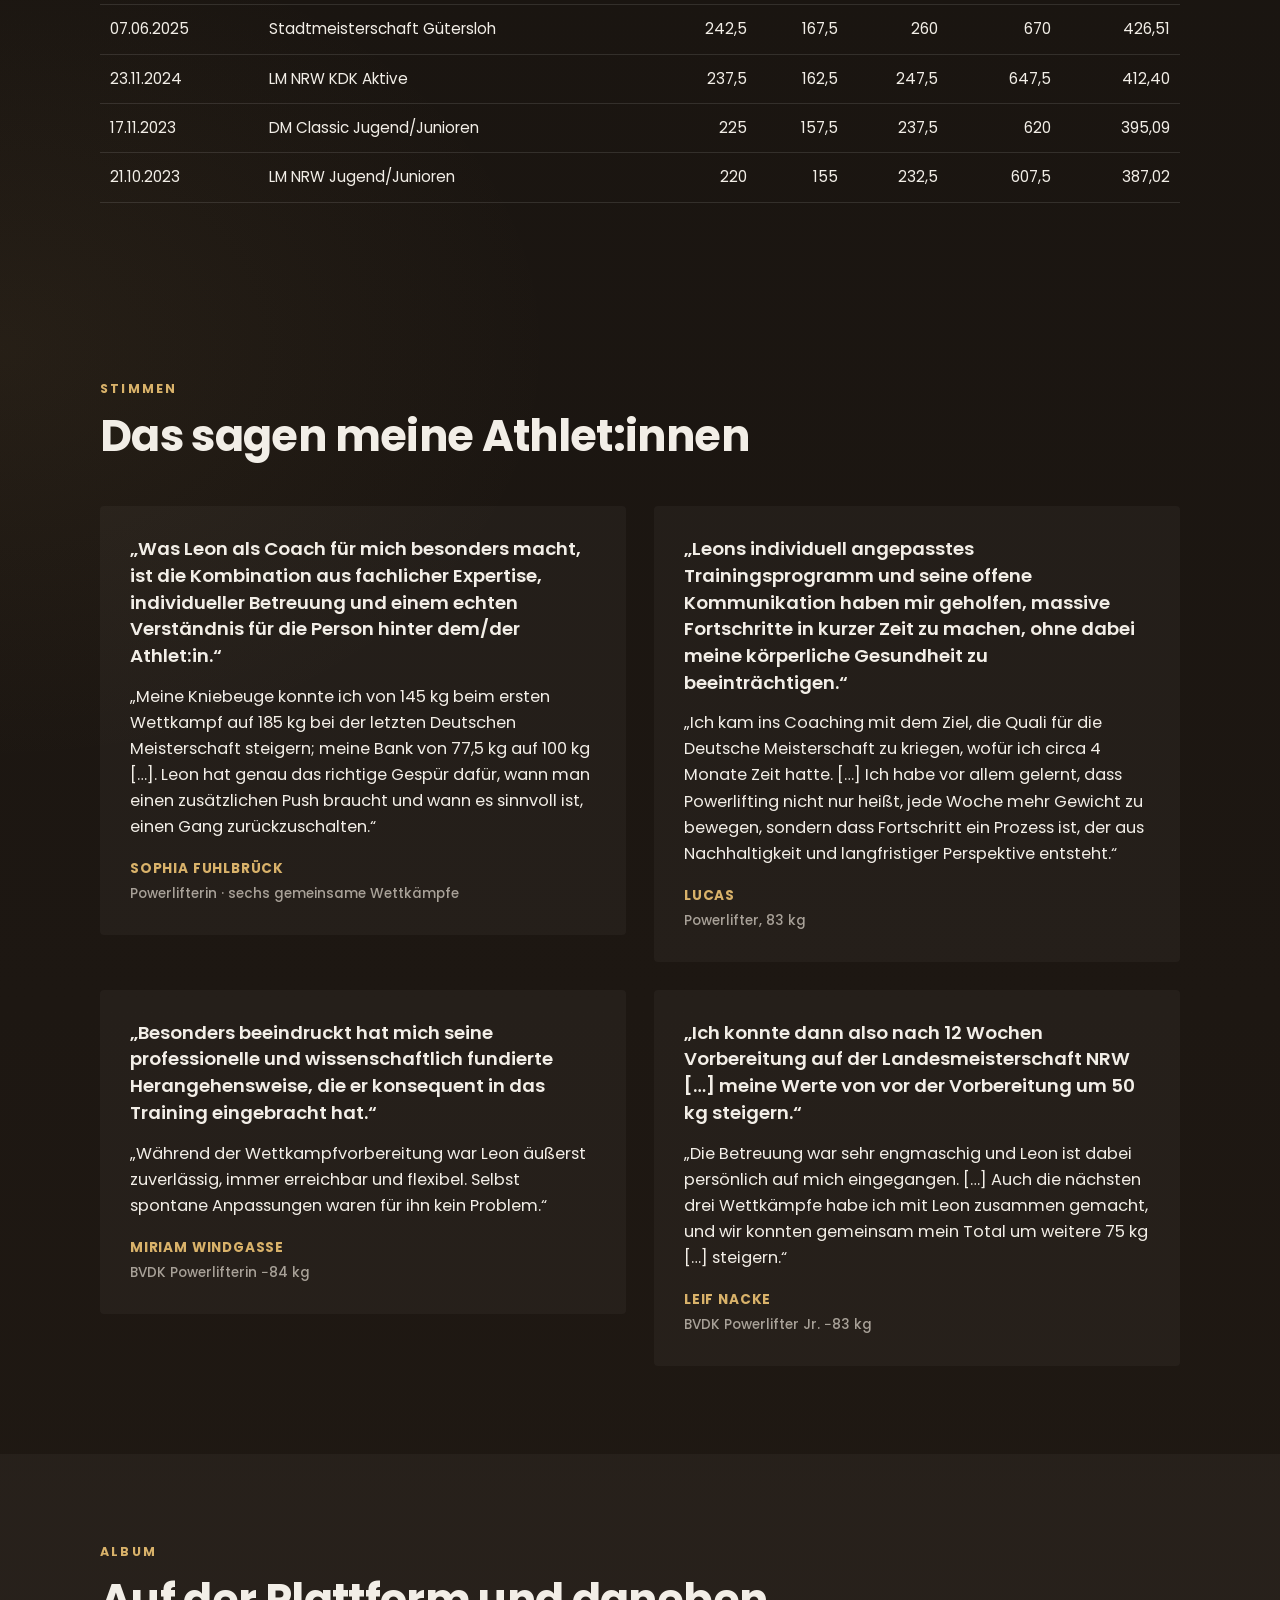
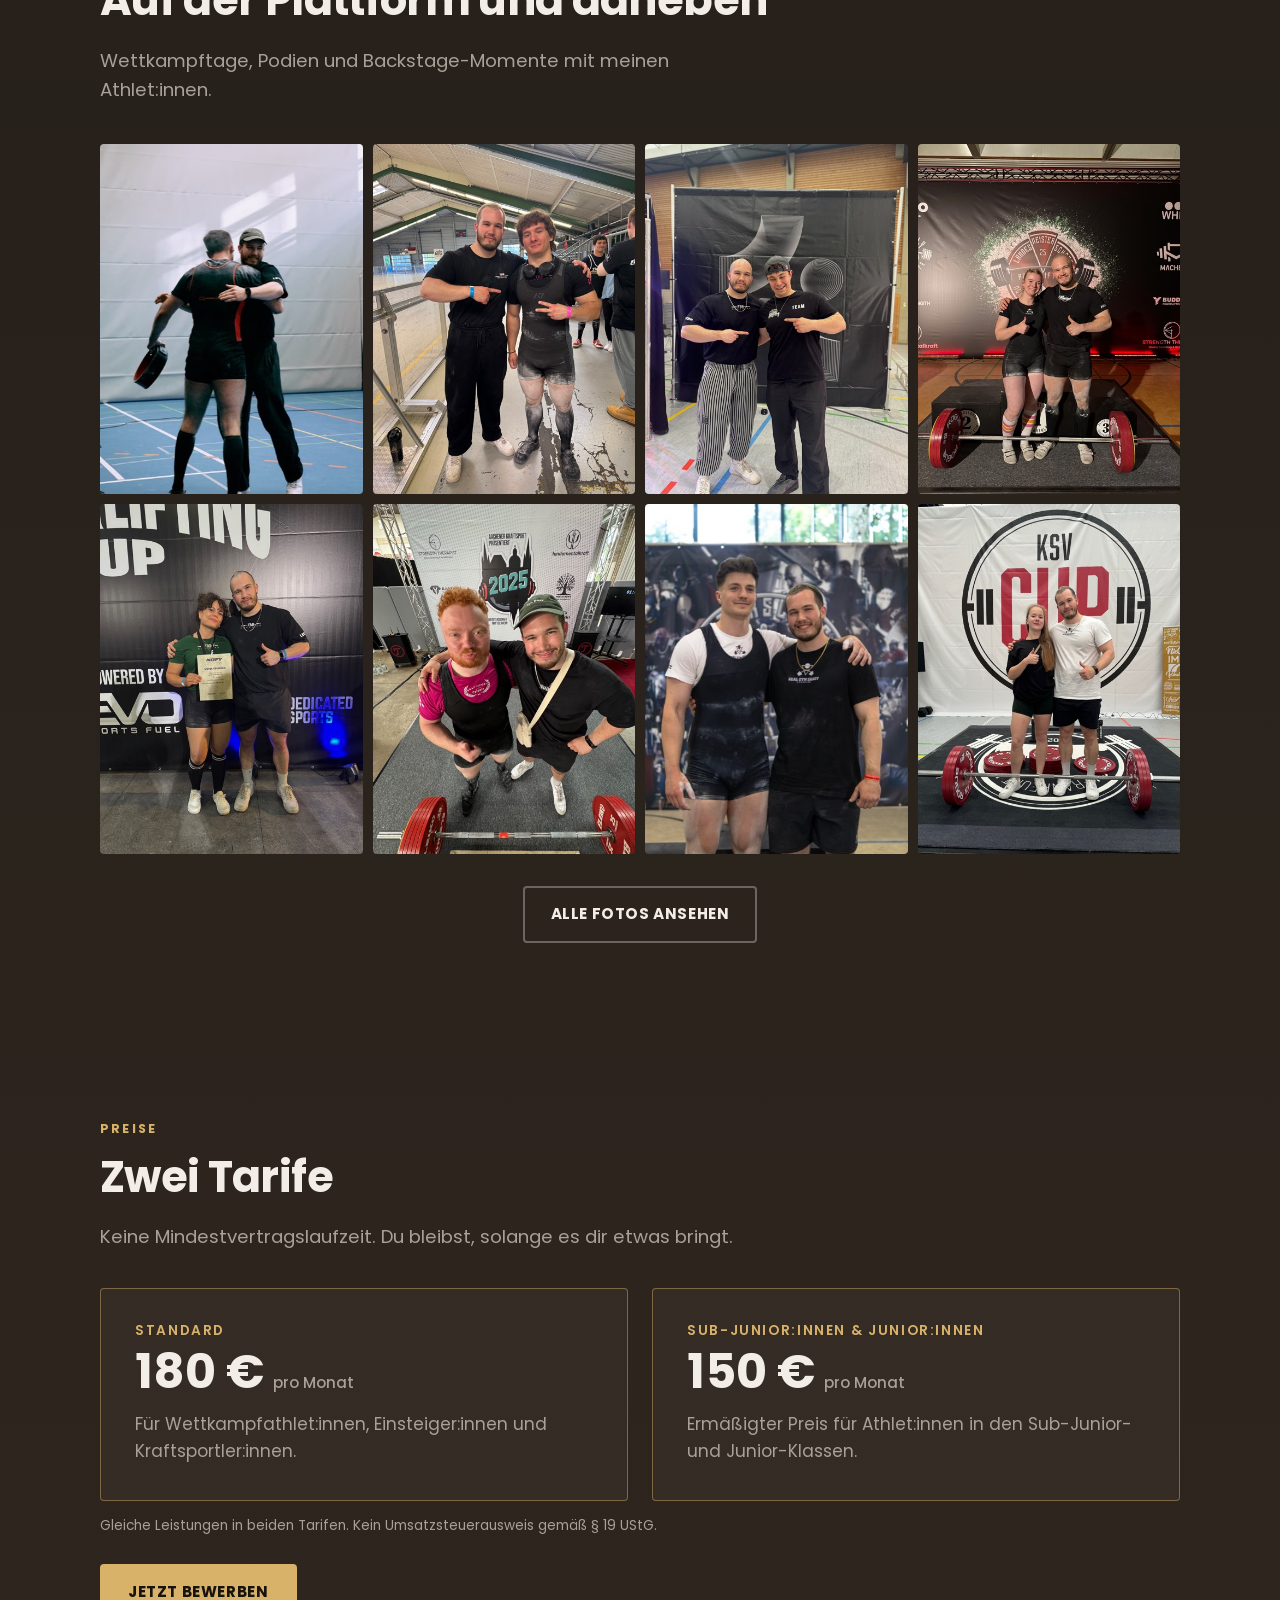
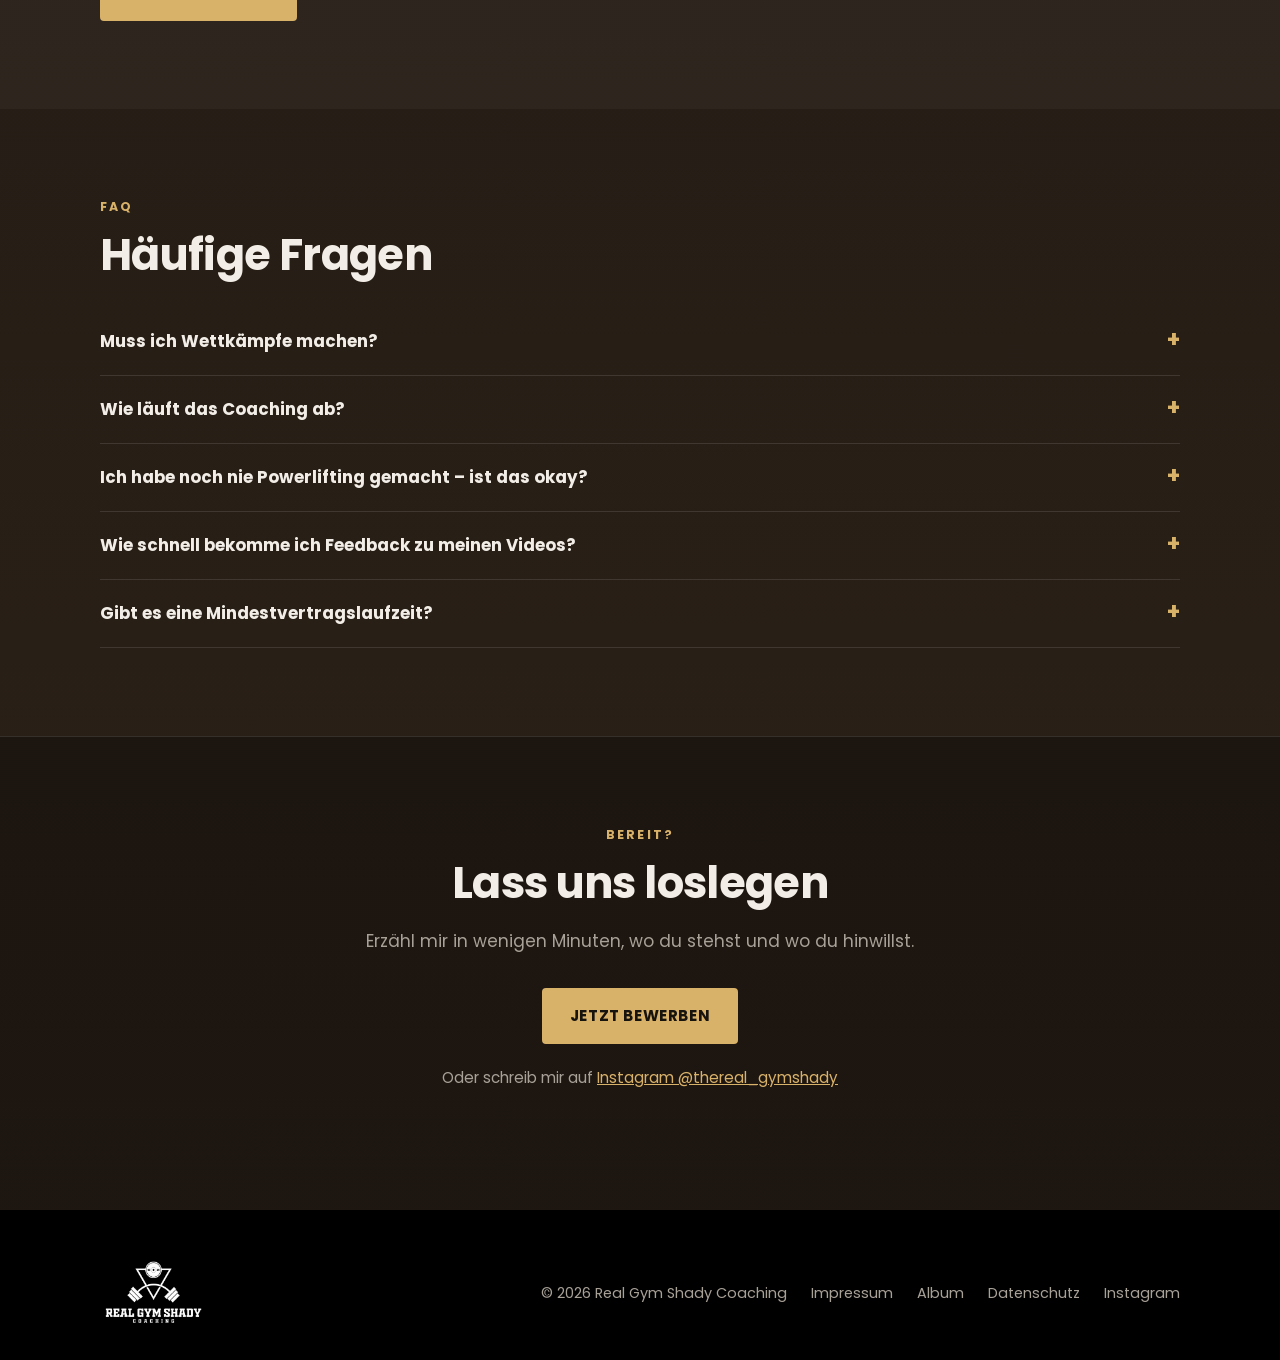
==== commit b13fb057: "Texte: Über mich ausführlicher, Mittelweg bei den übrigen Abschnitten Co-Authored-By: Claude Sonnet " ====
--- a/index.html
+++ b/index.html
@@ -74,7 +74,7 @@
     <div class="hero-text">
       <span class="eyebrow">Online Powerlifting Coaching</span>
       <h1>Stärker werden.<br><span>Auf lange Sicht.</span></h1>
-      <p>Wissenschaftlich fundiertes Online-Coaching für Powerlifter:innen – mit und ohne Wettkampf.</p>
+      <p>Wissenschaftlich fundiertes Online-Coaching für Powerlifter:innen. Für Wettkampfathlet:innen und für alle, die langfristig stärker werden wollen.</p>
       <div class="cta-row">
         <a class="btn on-dark" href="https://forms.gle/FKXBbiGxxb7CNvzV6" rel="noopener">Jetzt bewerben</a>
         <a class="btn ghost" href="#coaching">Mehr erfahren</a>
@@ -98,14 +98,15 @@
   <div class="wrap">
     <span class="eyebrow">Für wen</span>
     <h2>Mit oder ohne Wettkampf</h2>
+    <p class="lead">Dein Ziel bestimmt den Plan.</p>
     <div class="cols">
       <div class="card">
         <h3>Wettkampfathlet:innen</h3>
-        <p style="color:var(--ink-soft)">Periodisierte Vorbereitung, Peaking und Betreuung am Wettkampftag.</p>
+        <p style="color:var(--ink-soft)">Du willst zur Landes- oder Deutschen Meisterschaft, ein neues Total knacken oder deine erste Quali holen. Ich begleite dich mit periodisierter Vorbereitung, Peaking auf deinen Termin und Betreuung am Wettkampftag.</p>
       </div>
       <div class="card">
         <h3>Einsteiger:innen &amp; Kraftsportler:innen</h3>
-        <p style="color:var(--ink-soft)">Saubere Technik in Kniebeuge, Bankdrücken und Kreuzheben – ohne Wettkampfambitionen.</p>
+        <p style="color:var(--ink-soft)">Du willst Kniebeuge, Bankdrücken und Kreuzheben sauber lernen und stärker werden, ohne auf einen Wettkampf hinzuarbeiten. Wir bauen die Technik von Grund auf auf und steigern die Belastung so, dass du gesund bleibst.</p>
       </div>
     </div>
   </div>
@@ -114,11 +115,12 @@
 <section id="ansatz">
   <div class="wrap">
     <span class="eyebrow">Mein Ansatz</span>
-    <h2>Wissenschaftlich fundiert, nie starr</h2>
+    <h2>Wissenschaftlich fundiert, aber nie starr</h2>
+    <p class="lead">Ich plane auf Basis aktueller Erkenntnisse aus der Sport- und Trainingswissenschaft. Ein Plan ist aber nur gut, wenn er zu deinem Leben passt, und das verändert sich.</p>
     <div class="features">
-      <div class="feature"><h3>Fundiert</h3><p>Trainingsplanung auf Basis aktueller Sport- und Trainingswissenschaft.</p></div>
-      <div class="feature"><h3>Flexibel</h3><p>Dein Plan passt sich jede Woche an Alltag, Stress und Tagesform an.</p></div>
-      <div class="feature"><h3>Langfristig</h3><p>Ich denke in Saisons und Jahren, nicht in Wochen.</p></div>
+      <div class="feature"><h3>Fundiert</h3><p>Ich richte Volumen, Intensität und Belastungssteuerung an aktueller Evidenz aus und erkläre dir, warum ich etwas so plane.</p></div>
+      <div class="feature"><h3>Flexibel</h3><p>Job, Stress, Schlaf oder ein Zwicken: Ich passe deinen Plan jede Woche an dein Feedback an.</p></div>
+      <div class="feature"><h3>Langfristig</h3><p>Ich denke in Saisons und Jahren. Ziel ist stetiger Fortschritt bei guter Gesundheit und eine Zusammenarbeit, die über einzelne Wettkämpfe hinausgeht.</p></div>
     </div>
   </div>
 </section>
@@ -128,11 +130,11 @@
     <span class="eyebrow">Leistungen</span>
     <h2>Was du bekommst</h2>
     <div class="features">
-      <div class="feature"><span class="n">01</span><h3>Anamnese &amp; Zielbesprechung</h3><p>Ausgangslage, Verletzungshistorie und Ziele.</p></div>
-      <div class="feature"><span class="n">02</span><h3>Wöchentliche Trainingsplanung</h3><p>Angepasst an dein Feedback, umgesetzt in Google Sheets.</p></div>
-      <div class="feature"><span class="n">03</span><h3>Engmaschiger Kontakt</h3><p>Direkt per WhatsApp.</p></div>
-      <div class="feature"><span class="n">04</span><h3>Videofeedback</h3><p>Wöchentliche Technikanalyse mit konkreten Cues.</p></div>
-      <div class="feature"><span class="n">05</span><h3>Ernährungsberatung</h3><p>Grundlagen, abgestimmt auf Training und Gewichtsklasse.</p></div>
+      <div class="feature"><span class="n">01</span><h3>Anamnese &amp; Zielbesprechung</h3><p>Wir klären deine Ausgangslage, deine Verletzungshistorie und deine Ziele. Das ist die Basis für deinen Plan.</p></div>
+      <div class="feature"><span class="n">02</span><h3>Wöchentliche Trainingsplanung</h3><p>Dein Plan wird jede Woche an dein Feedback und deinen Alltag angepasst. Du bekommst ihn in Google Sheets.</p></div>
+      <div class="feature"><span class="n">03</span><h3>Engmaschiger Kontakt</h3><p>Du erreichst mich direkt per WhatsApp, bei Fragen zu Training und Vorbereitung.</p></div>
+      <div class="feature"><span class="n">04</span><h3>Videofeedback</h3><p>Du schickst mir Videos, ich analysiere sie wöchentlich und gebe dir konkrete Cues zur Verbesserung.</p></div>
+      <div class="feature"><span class="n">05</span><h3>Ernährungsberatung</h3><p>Grundlegende Ernährungsberatung, passend zu Training und Gewichtsklasse.</p></div>
       <div class="feature"><span class="n">06</span><h3>Sportpsychologische Betreuung</h3><p>Umgang mit Druck, Rückschlägen und Wettkampfnervosität.</p></div>
     </div>
   </div>
@@ -142,11 +144,12 @@
   <div class="wrap">
     <span class="eyebrow">Ablauf</span>
     <h2>So startest du</h2>
+    <p class="lead">Von der Bewerbung bis zum ersten Trainingsblock.</p>
     <div class="step-list">
-      <div class="step"><h3>Bewerben</h3><p>Du füllst ein kurzes Formular aus.</p><a class="btn" style="margin-top:18px" href="https://forms.gle/FKXBbiGxxb7CNvzV6" rel="noopener">Jetzt bewerben</a></div>
-      <div class="step"><h3>Kennenlernen</h3><p>Wir klären deine Ziele und ob es passt.</p></div>
-      <div class="step"><h3>Planung</h3><p>Du bekommst deinen individuellen Plan.</p></div>
-      <div class="step"><h3>Training &amp; Feedback</h3><p>Du trainierst, schickst Videos, wir justieren nach.</p></div>
+      <div class="step"><h3>Bewerben</h3><p>Du füllst ein kurzes Formular aus und erzählst mir von deinen Zielen.</p><a class="btn" style="margin-top:18px" href="https://forms.gle/FKXBbiGxxb7CNvzV6" rel="noopener">Jetzt bewerben</a></div>
+      <div class="step"><h3>Kennenlernen</h3><p>Wir sprechen über deine Ausgangslage und deine Ziele und schauen, ob wir zusammenpassen.</p></div>
+      <div class="step"><h3>Planung</h3><p>Du bekommst deinen individuellen Plan für den ersten Block.</p></div>
+      <div class="step"><h3>Training &amp; Feedback</h3><p>Du trainierst und schickst Videos, ich analysiere und wir justieren nach.</p></div>
     </div>
   </div>
 </section>
@@ -157,8 +160,9 @@
     <div>
       <span class="eyebrow">Über mich</span>
       <h2>Hi, ich bin Leon</h2>
-      <p>Sport gehört zu meinem Leben, seit ich Kind bin. Über Basketball kam ich zum Krafttraining und später zum Kraftdreikampf.</p>
-      <p>Ich stehe selbst regelmäßig auf der Plattform und kenne das Regelwerk auch als Kampfrichter.</p>
+      <p>Sport begleitet mich seit meiner Kindheit. Um mich in den Teenagerjahren im Basketball auf das nächste Level zu bringen, habe ich den Kraftsport für mich entdeckt. Zunächst standen Athletik und performance-orientiertes Training im Vordergrund, nach ein paar Jahren bin ich beim Kraftdreikampf gelandet.</p>
+      <p>Im Studium der Sportwissenschaften, durch Fortbildungen und die Arbeit in verschiedenen Fitnessstudios und Sportvereinen habe ich theoretische Grundlagen und Praxiserfahrung gesammelt, die ich heute im Coaching weitergebe.</p>
+      <p>Ich stehe selbst regelmäßig auf der Plattform und kenne das Regelwerk auch als Kampfrichter. Es macht mir Spaß, mit Sportler:innen zu arbeiten und ihnen zu helfen, das Beste aus ihrer Arbeit zu machen.</p>
       <ul class="quals">
         <li>B.A. Sportwissenschaften <small>Schwerpunkt Psychologie und Bewegung</small></li>
         <li>M.A. Prävention, Rehabilitation &amp; Gesundheitsmanagement <small>Deutsche Sporthochschule Köln · in Arbeit</small></li>
@@ -201,25 +205,25 @@
 
       <blockquote class="quote">
         <p class="big">„Was Leon als Coach für mich besonders macht, ist die Kombination aus fachlicher Expertise, individueller Betreuung und einem echten Verständnis für die Person hinter dem/der Athlet:in.“</p>
-        <p>„Meine Kniebeuge konnte ich von 145 kg beim ersten Wettkampf auf 185 kg bei der letzten Deutschen Meisterschaft steigern; meine Bank von 77,5 kg auf 100 kg.“</p>
+        <p>„Meine Kniebeuge konnte ich von 145 kg beim ersten Wettkampf auf 185 kg bei der letzten Deutschen Meisterschaft steigern; meine Bank von 77,5 kg auf 100 kg […]. Leon hat genau das richtige Gespür dafür, wann man einen zusätzlichen Push braucht und wann es sinnvoll ist, einen Gang zurückzuschalten.“</p>
         <cite>Sophia Fuhlbrück<span>Powerlifterin · sechs gemeinsame Wettkämpfe</span></cite>
       </blockquote>
 
       <blockquote class="quote">
         <p class="big">„Leons individuell angepasstes Trainingsprogramm und seine offene Kommunikation haben mir geholfen, massive Fortschritte in kurzer Zeit zu machen, ohne dabei meine körperliche Gesundheit zu beeinträchtigen.“</p>
-        <p>„Ich habe vor allem gelernt, dass Powerlifting nicht nur heißt, jede Woche mehr Gewicht zu bewegen, sondern dass Fortschritt ein Prozess ist, der aus Nachhaltigkeit und langfristiger Perspektive entsteht.“</p>
+        <p>„Ich kam ins Coaching mit dem Ziel, die Quali für die Deutsche Meisterschaft zu kriegen, wofür ich circa 4 Monate Zeit hatte. […] Ich habe vor allem gelernt, dass Powerlifting nicht nur heißt, jede Woche mehr Gewicht zu bewegen, sondern dass Fortschritt ein Prozess ist, der aus Nachhaltigkeit und langfristiger Perspektive entsteht.“</p>
         <cite>Lucas<span>Powerlifter, 83 kg</span></cite>
       </blockquote>
 
       <blockquote class="quote">
         <p class="big">„Besonders beeindruckt hat mich seine professionelle und wissenschaftlich fundierte Herangehensweise, die er konsequent in das Training eingebracht hat.“</p>
-        <p>„Selbst spontane Anpassungen waren für ihn kein Problem.“</p>
+        <p>„Während der Wettkampfvorbereitung war Leon äußerst zuverlässig, immer erreichbar und flexibel. Selbst spontane Anpassungen waren für ihn kein Problem.“</p>
         <cite>Miriam Windgasse<span>BVDK Powerlifterin −84 kg</span></cite>
       </blockquote>
 
       <blockquote class="quote">
         <p class="big">„Ich konnte dann also nach 12 Wochen Vorbereitung auf der Landesmeisterschaft NRW […] meine Werte von vor der Vorbereitung um 50 kg steigern.“</p>
-        <p>„Auch die nächsten drei Wettkämpfe habe ich mit Leon zusammen gemacht, und wir konnten gemeinsam mein Total um weitere 75 kg […] steigern.“</p>
+        <p>„Die Betreuung war sehr engmaschig und Leon ist dabei persönlich auf mich eingegangen. […] Auch die nächsten drei Wettkämpfe habe ich mit Leon zusammen gemacht, und wir konnten gemeinsam mein Total um weitere 75 kg […] steigern.“</p>
         <cite>Leif Nacke<span>BVDK Powerlifter Jr. −83 kg</span></cite>
       </blockquote>
 
@@ -231,7 +235,7 @@
   <div class="wrap">
     <span class="eyebrow">Album</span>
     <h2>Auf der Plattform und daneben</h2>
-    <p class="lead">Wettkampftage, Podien, Backstage.</p>
+    <p class="lead">Wettkampftage, Podien und Backstage-Momente mit meinen Athlet:innen.</p>
     <div class="album-grid">
       <a href="img/gallery/59.jpg" data-lb><img src="img/gallery/t/59.jpg" alt="Athlet:innen und Coach Leon beim Wettkampf" loading="lazy"></a>
       <a href="img/gallery/52.jpg" data-lb><img src="img/gallery/t/52.jpg" alt="Athlet:innen und Coach Leon beim Wettkampf" loading="lazy"></a>
@@ -250,17 +254,17 @@
   <div class="wrap">
     <span class="eyebrow">Preise</span>
     <h2>Zwei Tarife</h2>
-    <p class="lead">Keine Mindestvertragslaufzeit.</p>
+    <p class="lead">Keine Mindestvertragslaufzeit. Du bleibst, solange es dir etwas bringt.</p>
     <div class="prices">
       <div class="price">
         <h3>Standard</h3>
         <div class="amount">180 €<small>pro Monat</small></div>
-        <p>Für alle Athlet:innen.</p>
+        <p>Für Wettkampfathlet:innen, Einsteiger:innen und Kraftsportler:innen.</p>
       </div>
       <div class="price">
         <h3>Sub-Junior:innen &amp; Junior:innen</h3>
         <div class="amount">150 €<small>pro Monat</small></div>
-        <p>Ermäßigt für die Sub-Junior- und Junior-Klassen.</p>
+        <p>Ermäßigter Preis für Athlet:innen in den Sub-Junior- und Junior-Klassen.</p>
       </div>
     </div>
     <p class="note">Gleiche Leistungen in beiden Tarifen. Kein Umsatzsteuerausweis gemäß § 19 UStG.</p>
@@ -273,11 +277,11 @@
     <span class="eyebrow">FAQ</span>
     <h2>Häufige Fragen</h2>
     <div style="margin-top:28px">
-      <details><summary>Muss ich Wettkämpfe machen?</summary><p>Nein. Dein Ziel bestimmt den Plan.</p></details>
-      <details><summary>Wie läuft das Coaching ab?</summary><p>Komplett online: Training in Google Sheets, Austausch per WhatsApp, Technikanalyse per Video.</p></details>
-      <details><summary>Ich habe noch nie Powerlifting gemacht – ist das okay?</summary><p>Ja. Wir bauen die Technik gemeinsam auf.</p></details>
-      <details><summary>Wie schnell bekomme ich Feedback zu meinen Videos?</summary><p>Ich analysiere deine Videos wöchentlich.</p></details>
-      <details><summary>Gibt es eine Mindestvertragslaufzeit?</summary><p>Nein. Du bleibst, solange es dir etwas bringt.</p></details>
+      <details><summary>Muss ich Wettkämpfe machen?</summary><p>Nein. Ich betreue Wettkampfathlet:innen genauso wie Einsteiger:innen ohne Wettkampfambitionen. Dein Ziel bestimmt die Planung.</p></details>
+      <details><summary>Wie läuft das Coaching ab?</summary><p>Alles online: Dein Training läuft über Google Sheets, wir schreiben per WhatsApp, und du schickst mir regelmäßig Videos für die Technikanalyse.</p></details>
+      <details><summary>Ich habe noch nie Powerlifting gemacht – ist das okay?</summary><p>Kein Problem. Wir bauen die Technik in Kniebeuge, Bankdrücken und Kreuzheben gemeinsam auf und steigern die Belastung Schritt für Schritt.</p></details>
+      <details><summary>Wie schnell bekomme ich Feedback zu meinen Videos?</summary><p>Ich analysiere deine Videos wöchentlich und gebe dir konkrete Technik-Cues.</p></details>
+      <details><summary>Gibt es eine Mindestvertragslaufzeit?</summary><p>Nein, es gibt keine Mindestvertragslaufzeit. Ich möchte, dass du bleibst, weil es dir etwas bringt.</p></details>
     </div>
   </div>
 </section>
@@ -286,7 +290,7 @@
   <div class="wrap">
     <span class="eyebrow">Bereit?</span>
     <h2>Lass uns loslegen</h2>
-    <p>Die Bewerbung dauert wenige Minuten.</p>
+    <p>Erzähl mir in wenigen Minuten, wo du stehst und wo du hinwillst.</p>
     <a class="btn on-dark" href="https://forms.gle/FKXBbiGxxb7CNvzV6" rel="noopener">Jetzt bewerben</a>
     <p class="alt">Oder schreib mir auf <a href="https://www.instagram.com/thereal_gymshady/" rel="noopener">Instagram @thereal_gymshady</a></p>
   </div>
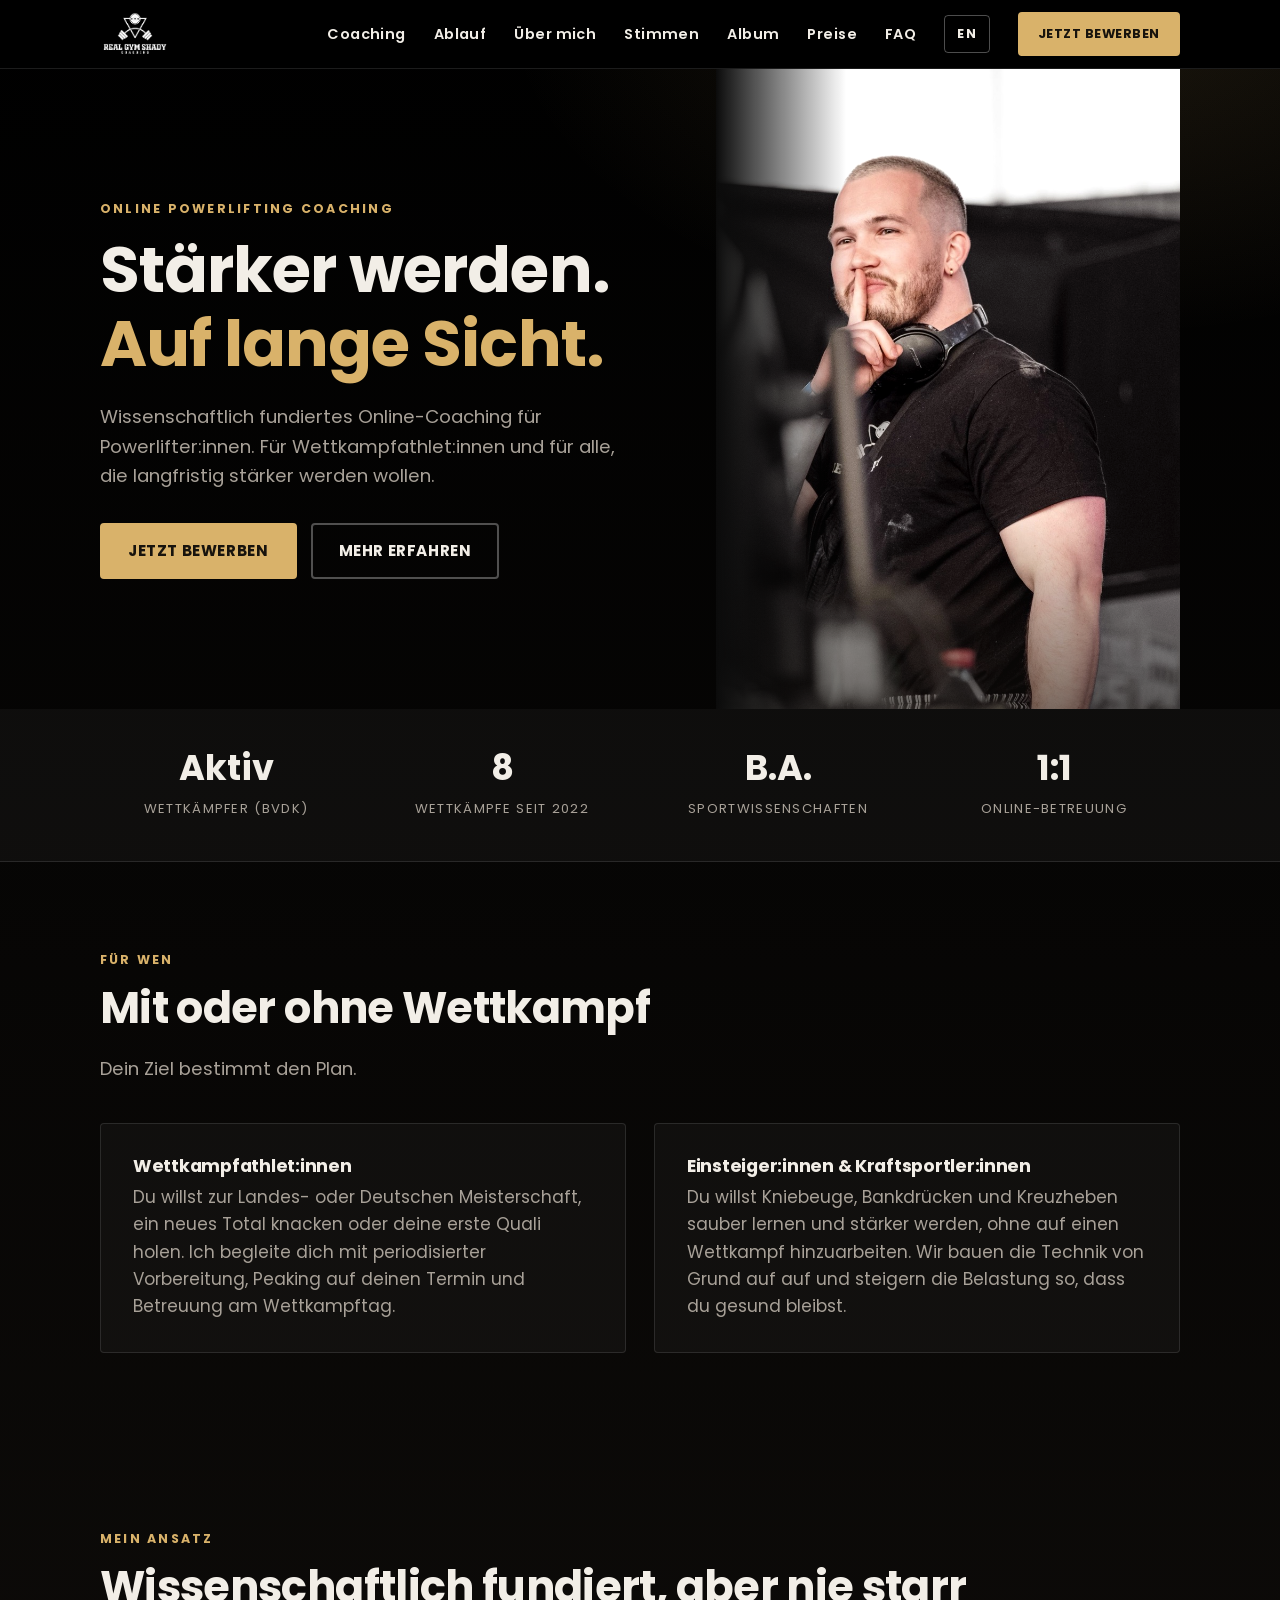
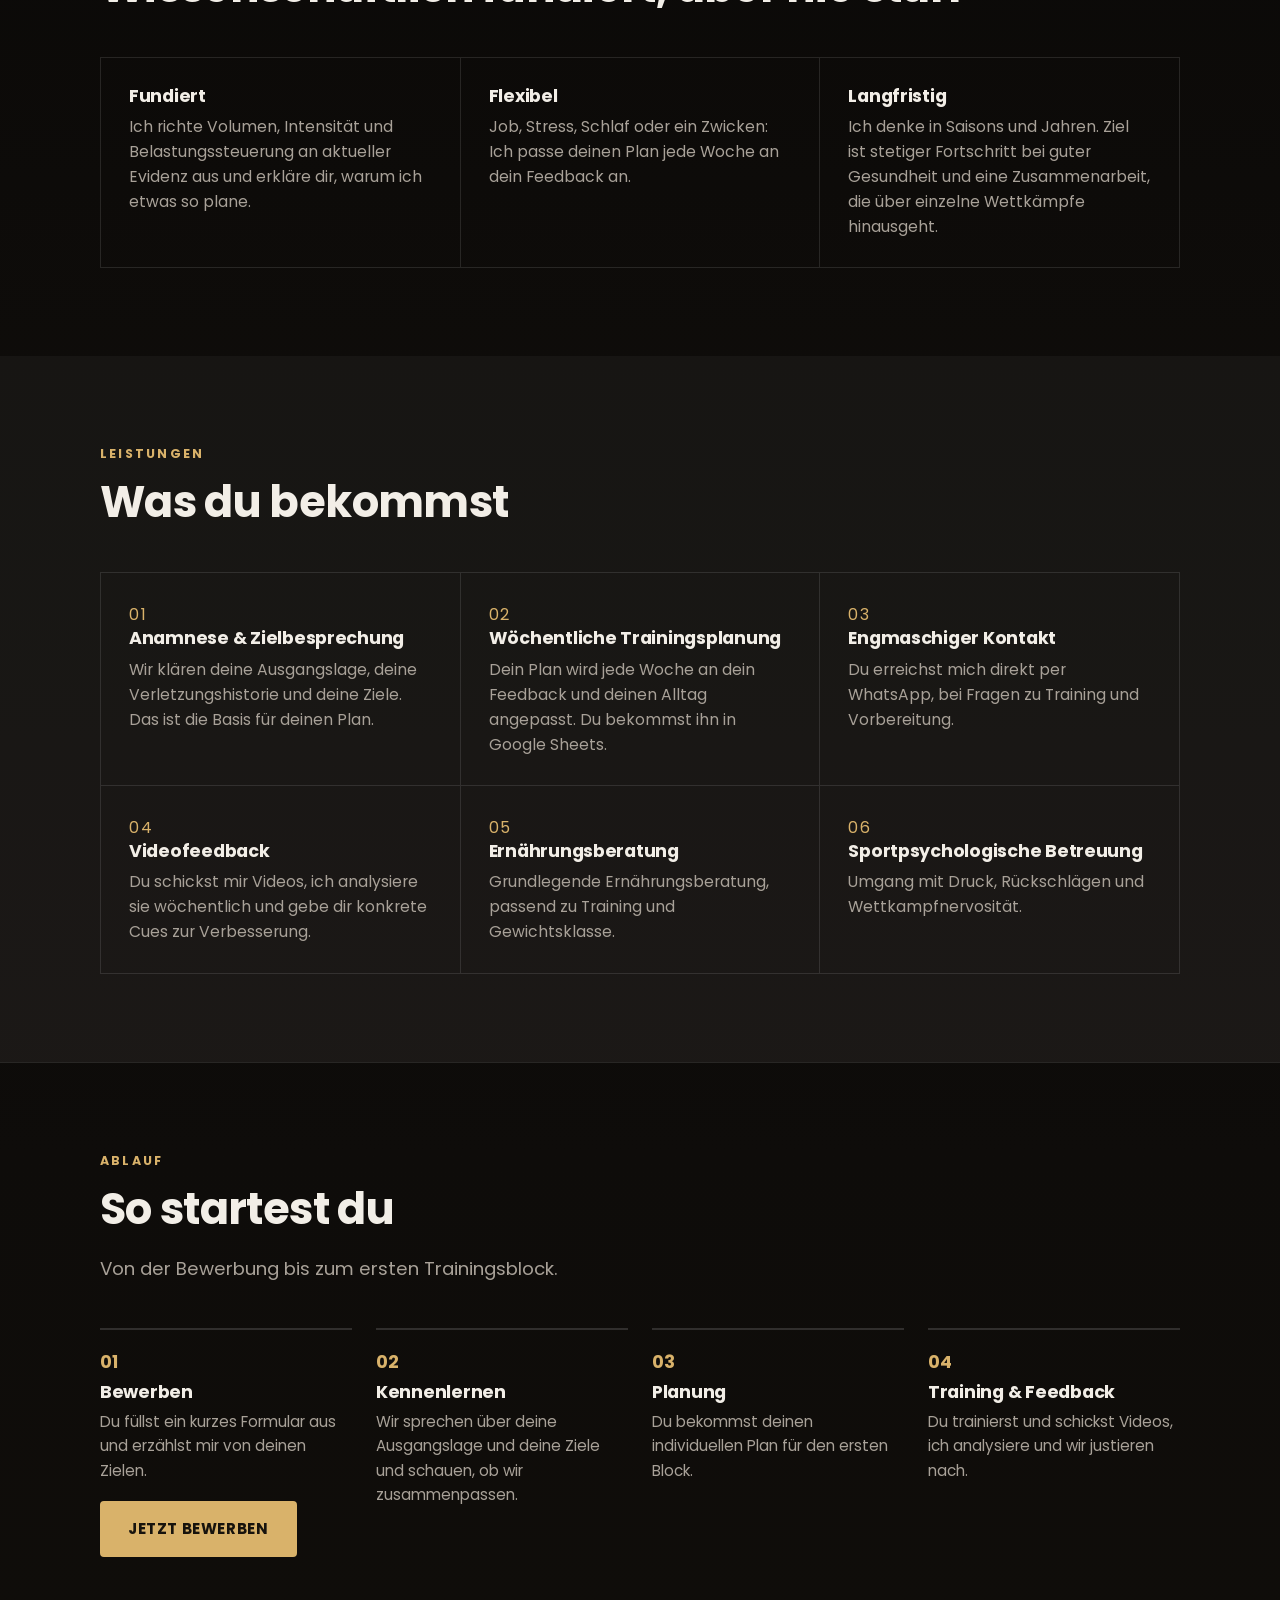
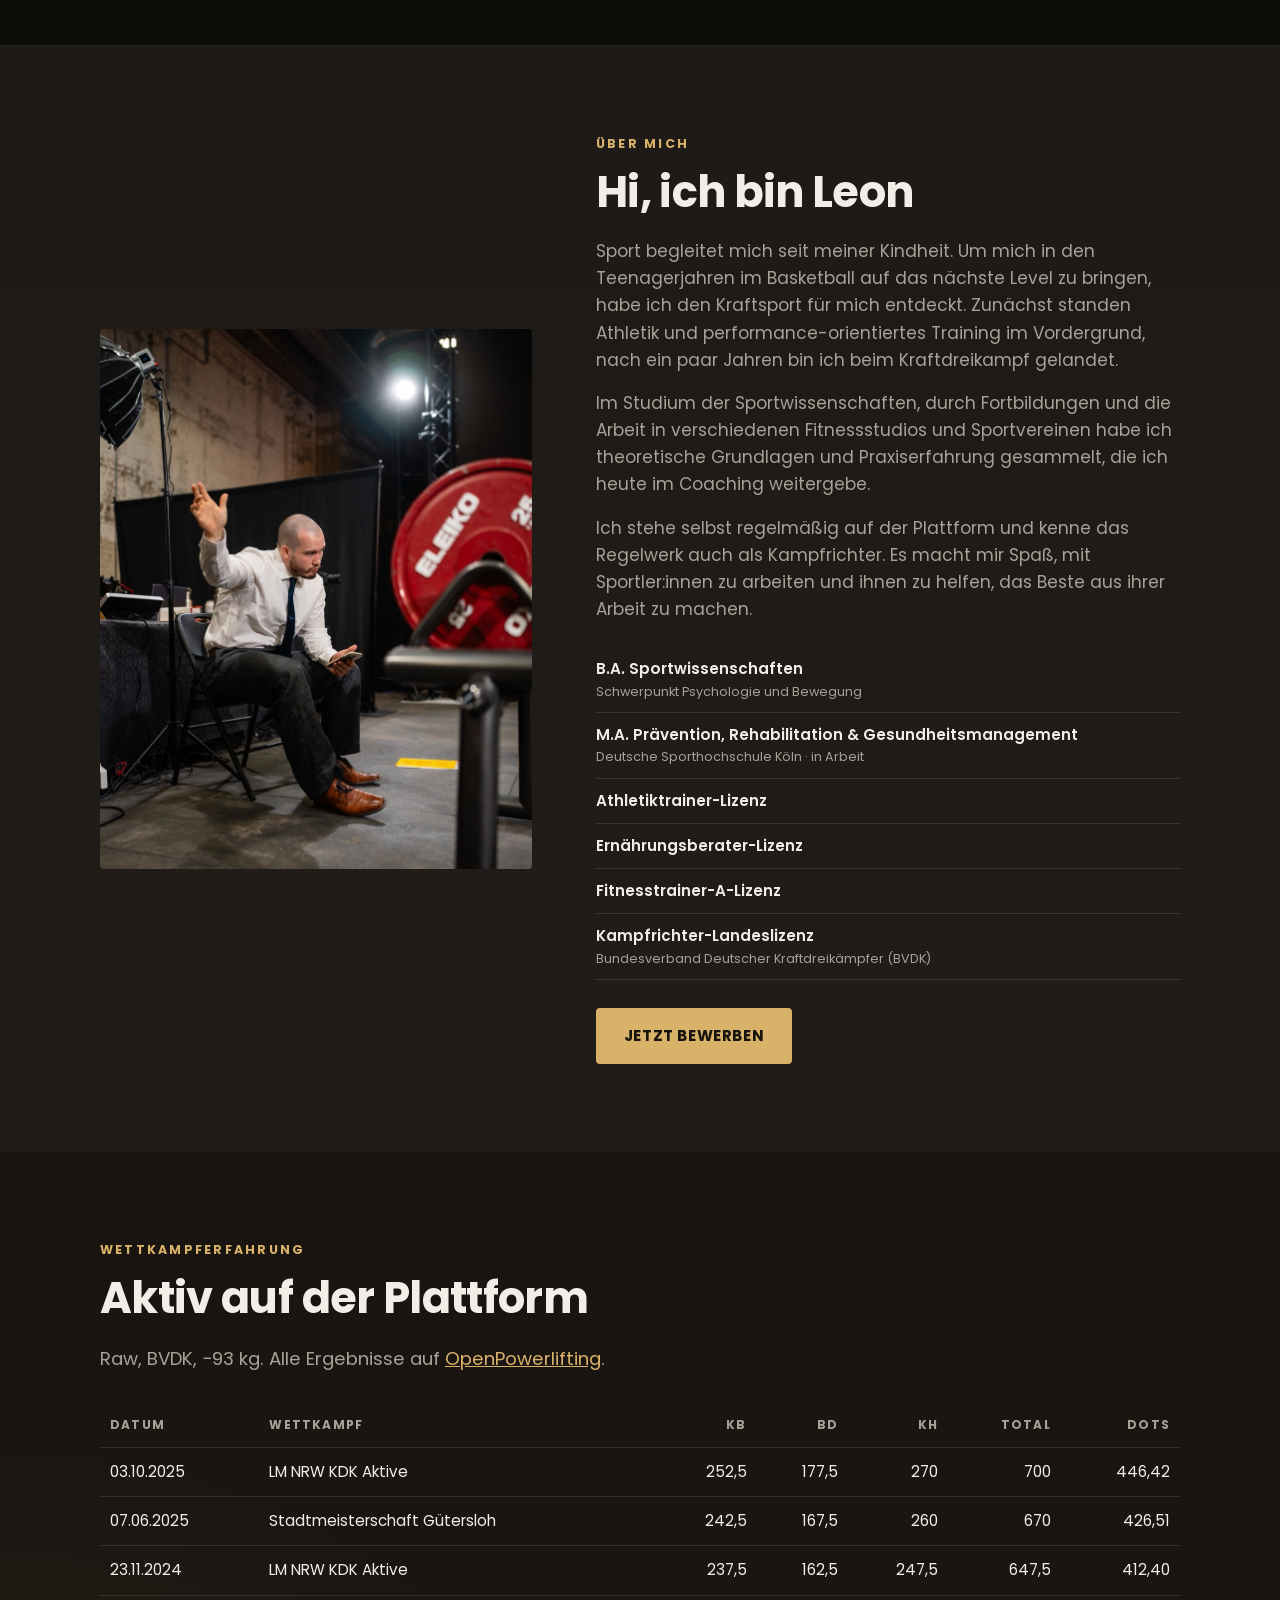
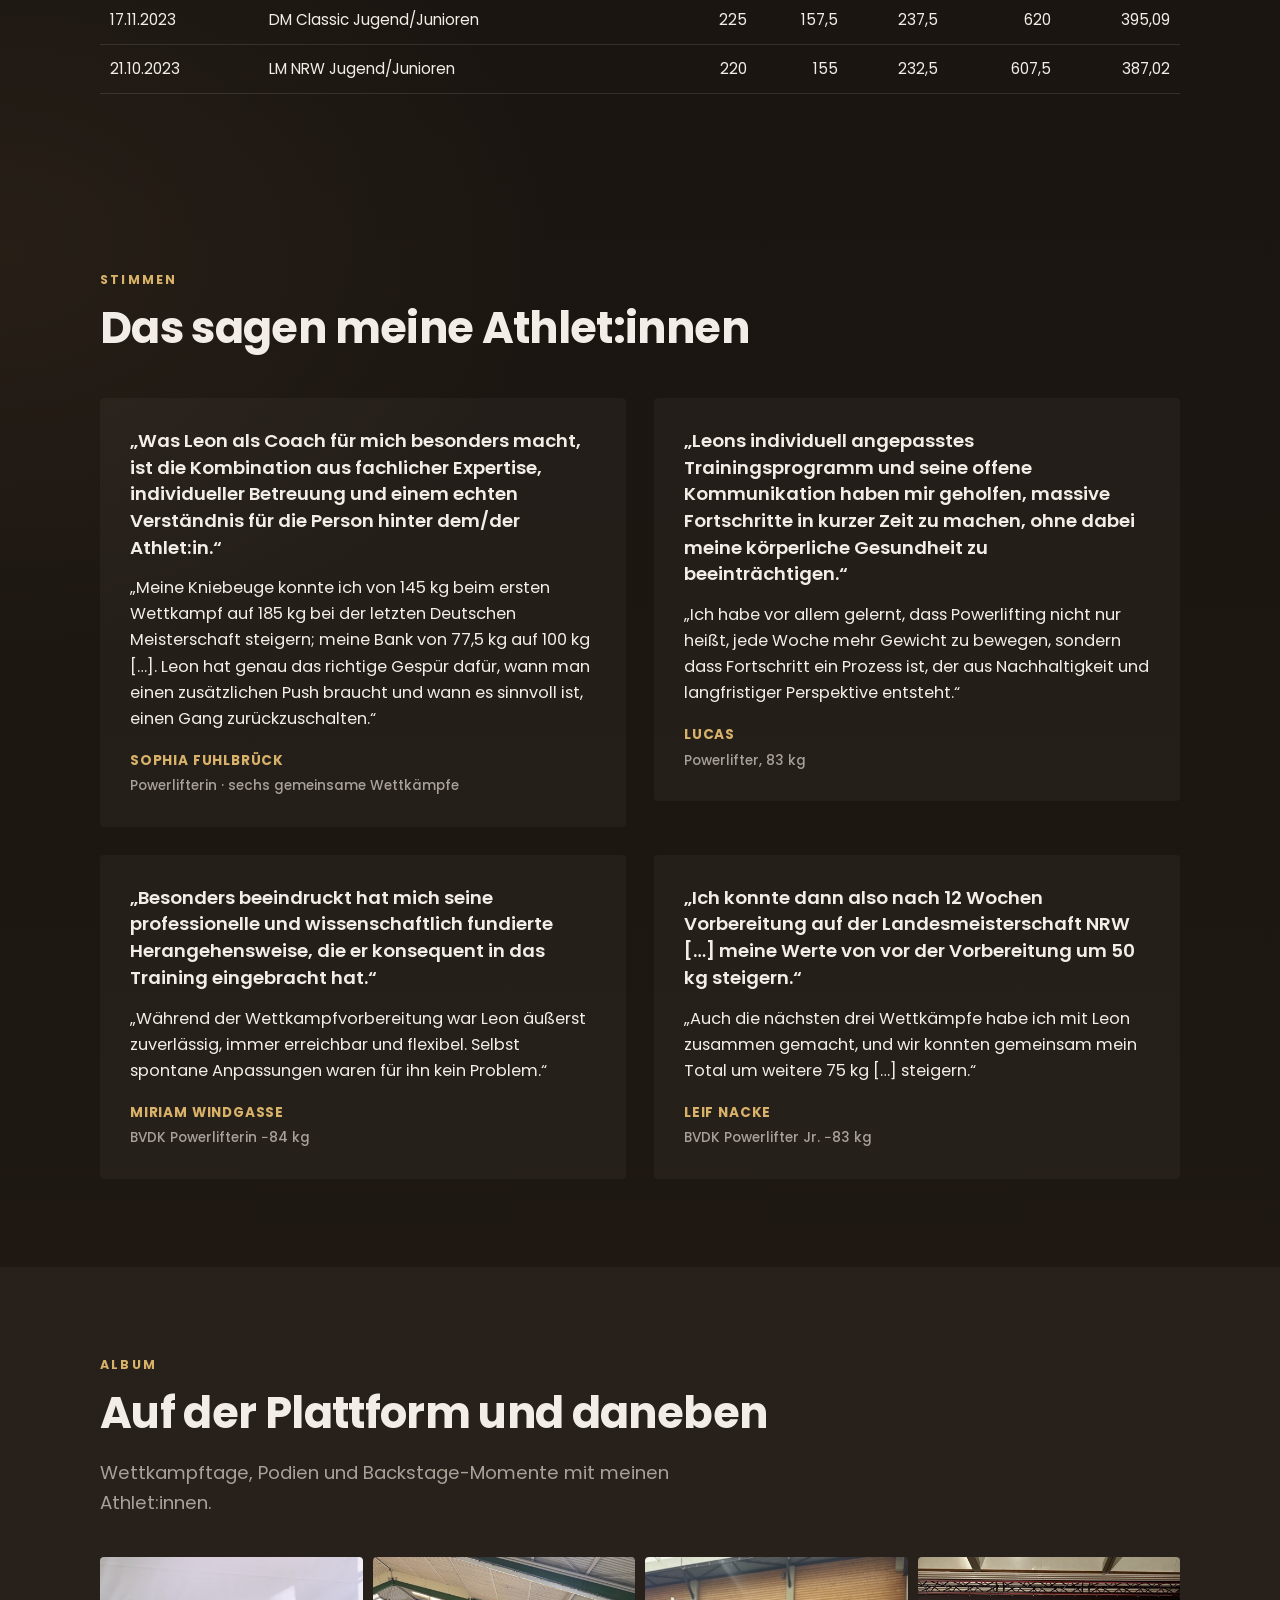
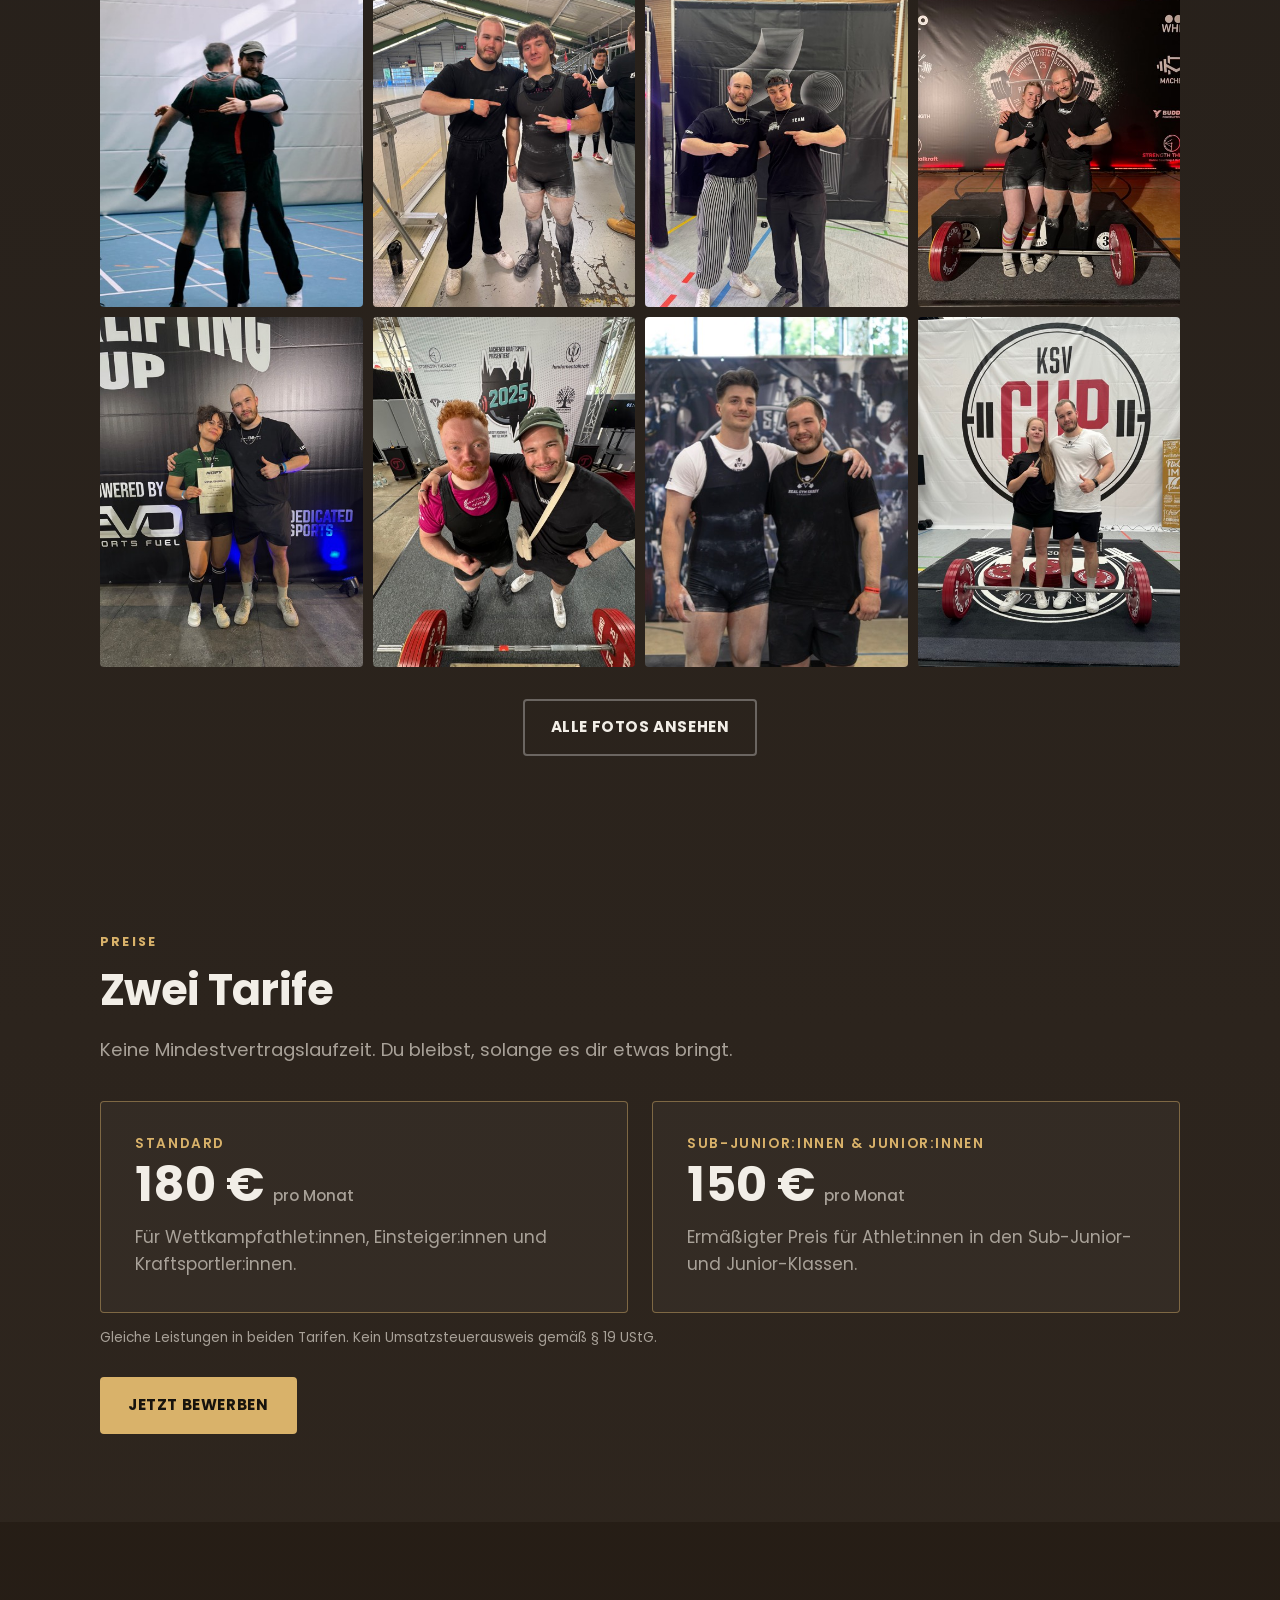
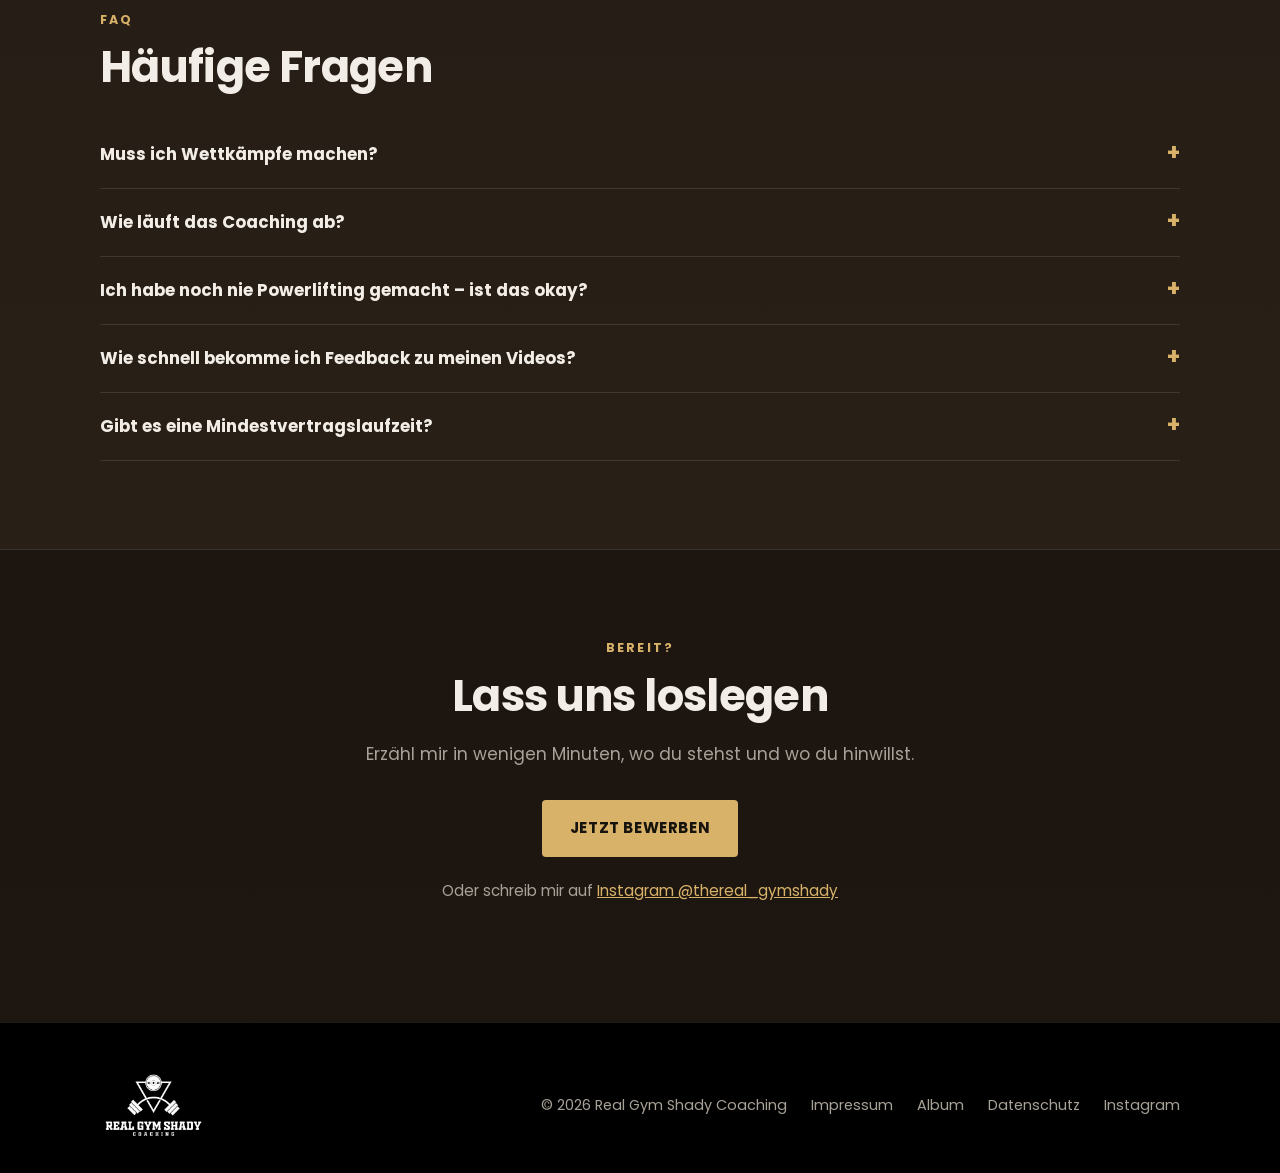
==== commit 922feedc: "Testimonials und Ansatz-Einleitung leicht gekürzt Co-Authored-By: Claude Sonnet 5.5 <noreply@anthrop" ====
--- a/index.html
+++ b/index.html
@@ -116,7 +116,6 @@
   <div class="wrap">
     <span class="eyebrow">Mein Ansatz</span>
     <h2>Wissenschaftlich fundiert, aber nie starr</h2>
-    <p class="lead">Ich plane auf Basis aktueller Erkenntnisse aus der Sport- und Trainingswissenschaft. Ein Plan ist aber nur gut, wenn er zu deinem Leben passt, und das verändert sich.</p>
     <div class="features">
       <div class="feature"><h3>Fundiert</h3><p>Ich richte Volumen, Intensität und Belastungssteuerung an aktueller Evidenz aus und erkläre dir, warum ich etwas so plane.</p></div>
       <div class="feature"><h3>Flexibel</h3><p>Job, Stress, Schlaf oder ein Zwicken: Ich passe deinen Plan jede Woche an dein Feedback an.</p></div>
@@ -211,7 +210,7 @@
 
       <blockquote class="quote">
         <p class="big">„Leons individuell angepasstes Trainingsprogramm und seine offene Kommunikation haben mir geholfen, massive Fortschritte in kurzer Zeit zu machen, ohne dabei meine körperliche Gesundheit zu beeinträchtigen.“</p>
-        <p>„Ich kam ins Coaching mit dem Ziel, die Quali für die Deutsche Meisterschaft zu kriegen, wofür ich circa 4 Monate Zeit hatte. […] Ich habe vor allem gelernt, dass Powerlifting nicht nur heißt, jede Woche mehr Gewicht zu bewegen, sondern dass Fortschritt ein Prozess ist, der aus Nachhaltigkeit und langfristiger Perspektive entsteht.“</p>
+        <p>„Ich habe vor allem gelernt, dass Powerlifting nicht nur heißt, jede Woche mehr Gewicht zu bewegen, sondern dass Fortschritt ein Prozess ist, der aus Nachhaltigkeit und langfristiger Perspektive entsteht.“</p>
         <cite>Lucas<span>Powerlifter, 83 kg</span></cite>
       </blockquote>
 
@@ -223,7 +222,7 @@
 
       <blockquote class="quote">
         <p class="big">„Ich konnte dann also nach 12 Wochen Vorbereitung auf der Landesmeisterschaft NRW […] meine Werte von vor der Vorbereitung um 50 kg steigern.“</p>
-        <p>„Die Betreuung war sehr engmaschig und Leon ist dabei persönlich auf mich eingegangen. […] Auch die nächsten drei Wettkämpfe habe ich mit Leon zusammen gemacht, und wir konnten gemeinsam mein Total um weitere 75 kg […] steigern.“</p>
+        <p>„Auch die nächsten drei Wettkämpfe habe ich mit Leon zusammen gemacht, und wir konnten gemeinsam mein Total um weitere 75 kg […] steigern.“</p>
         <cite>Leif Nacke<span>BVDK Powerlifter Jr. −83 kg</span></cite>
       </blockquote>
 
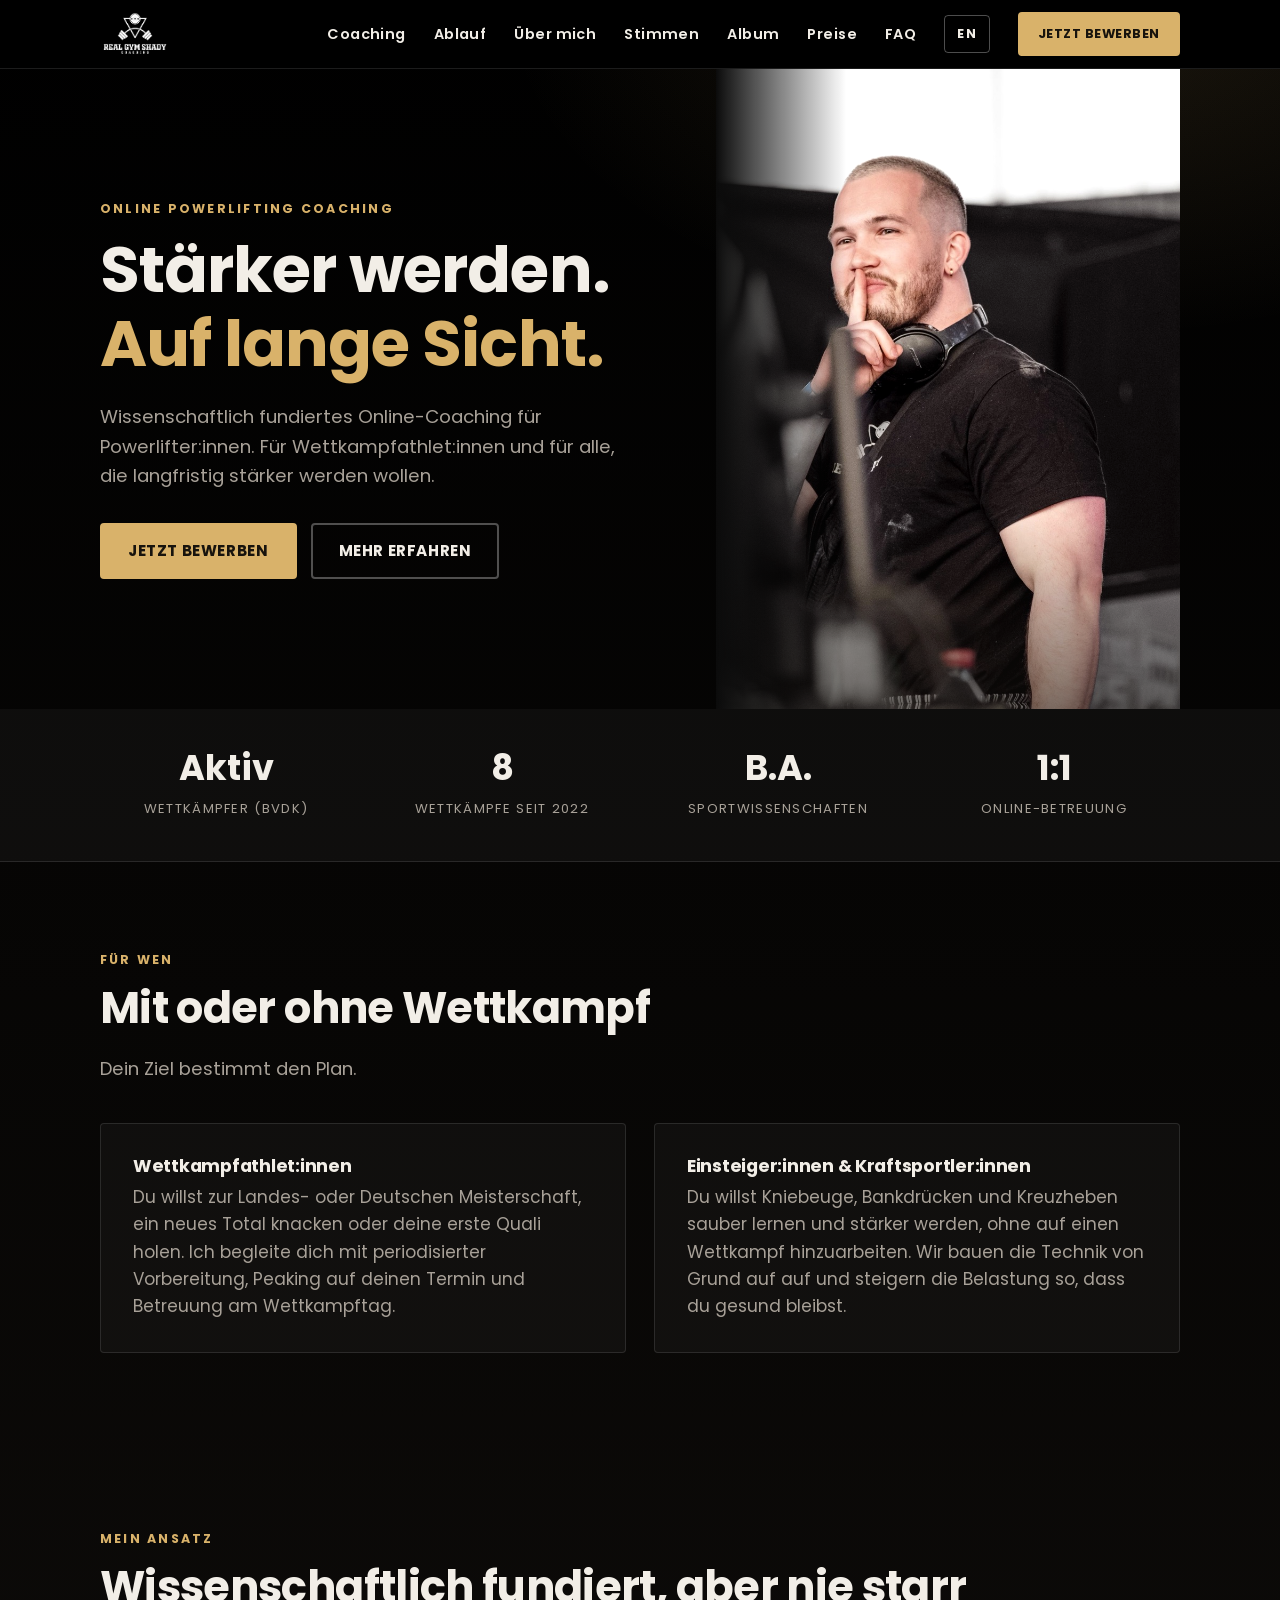
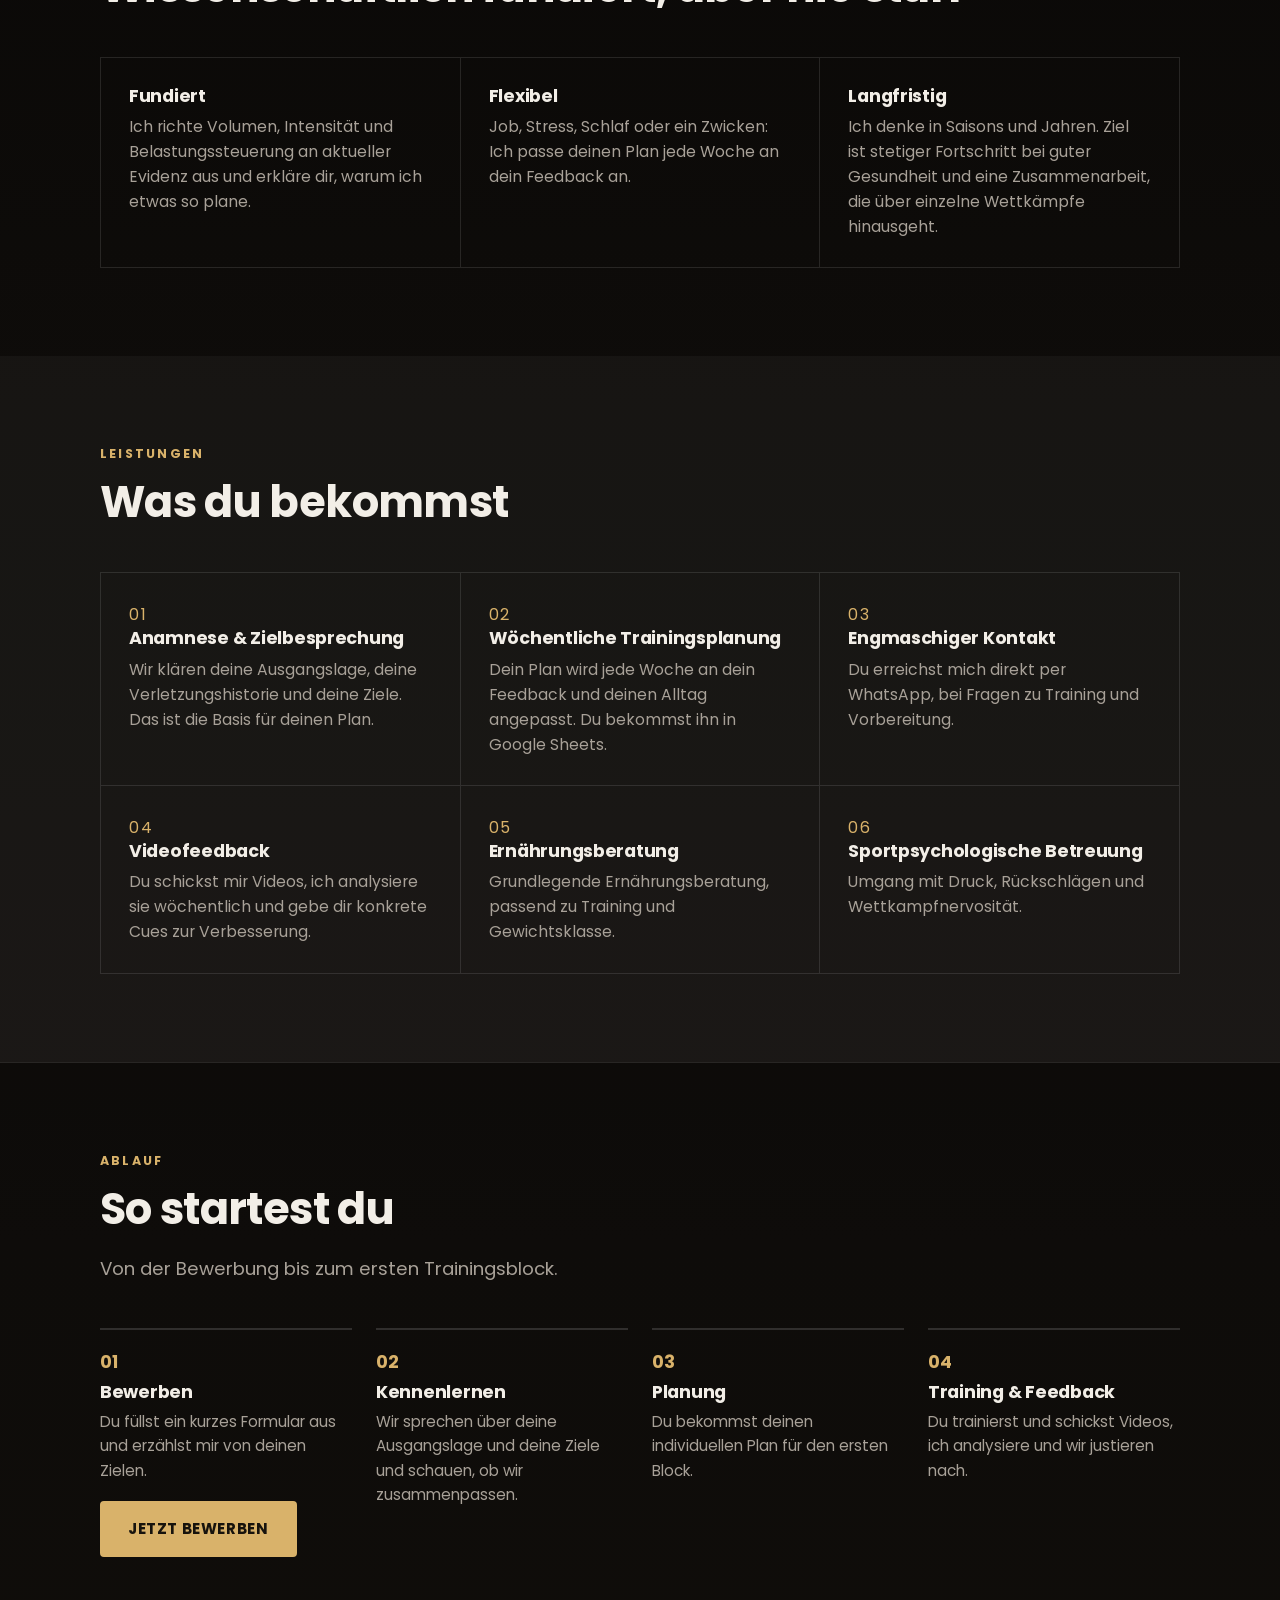
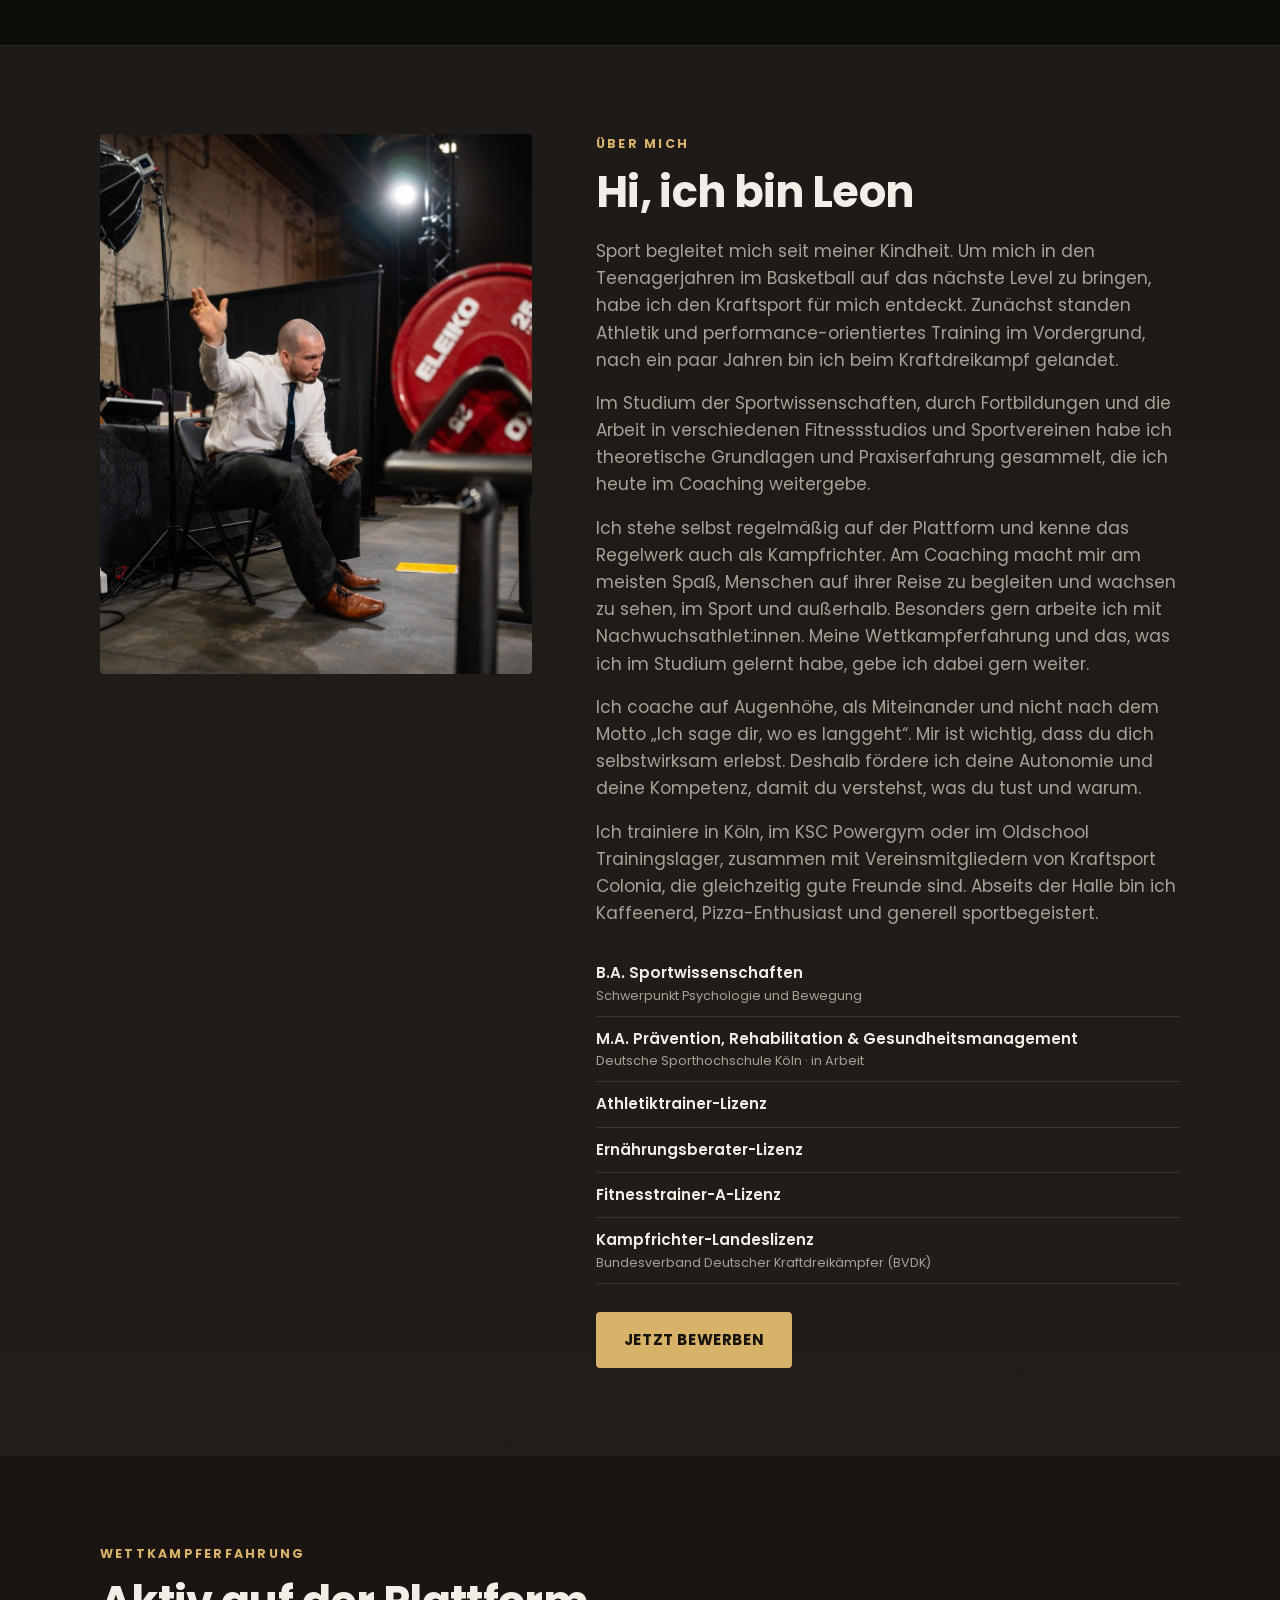
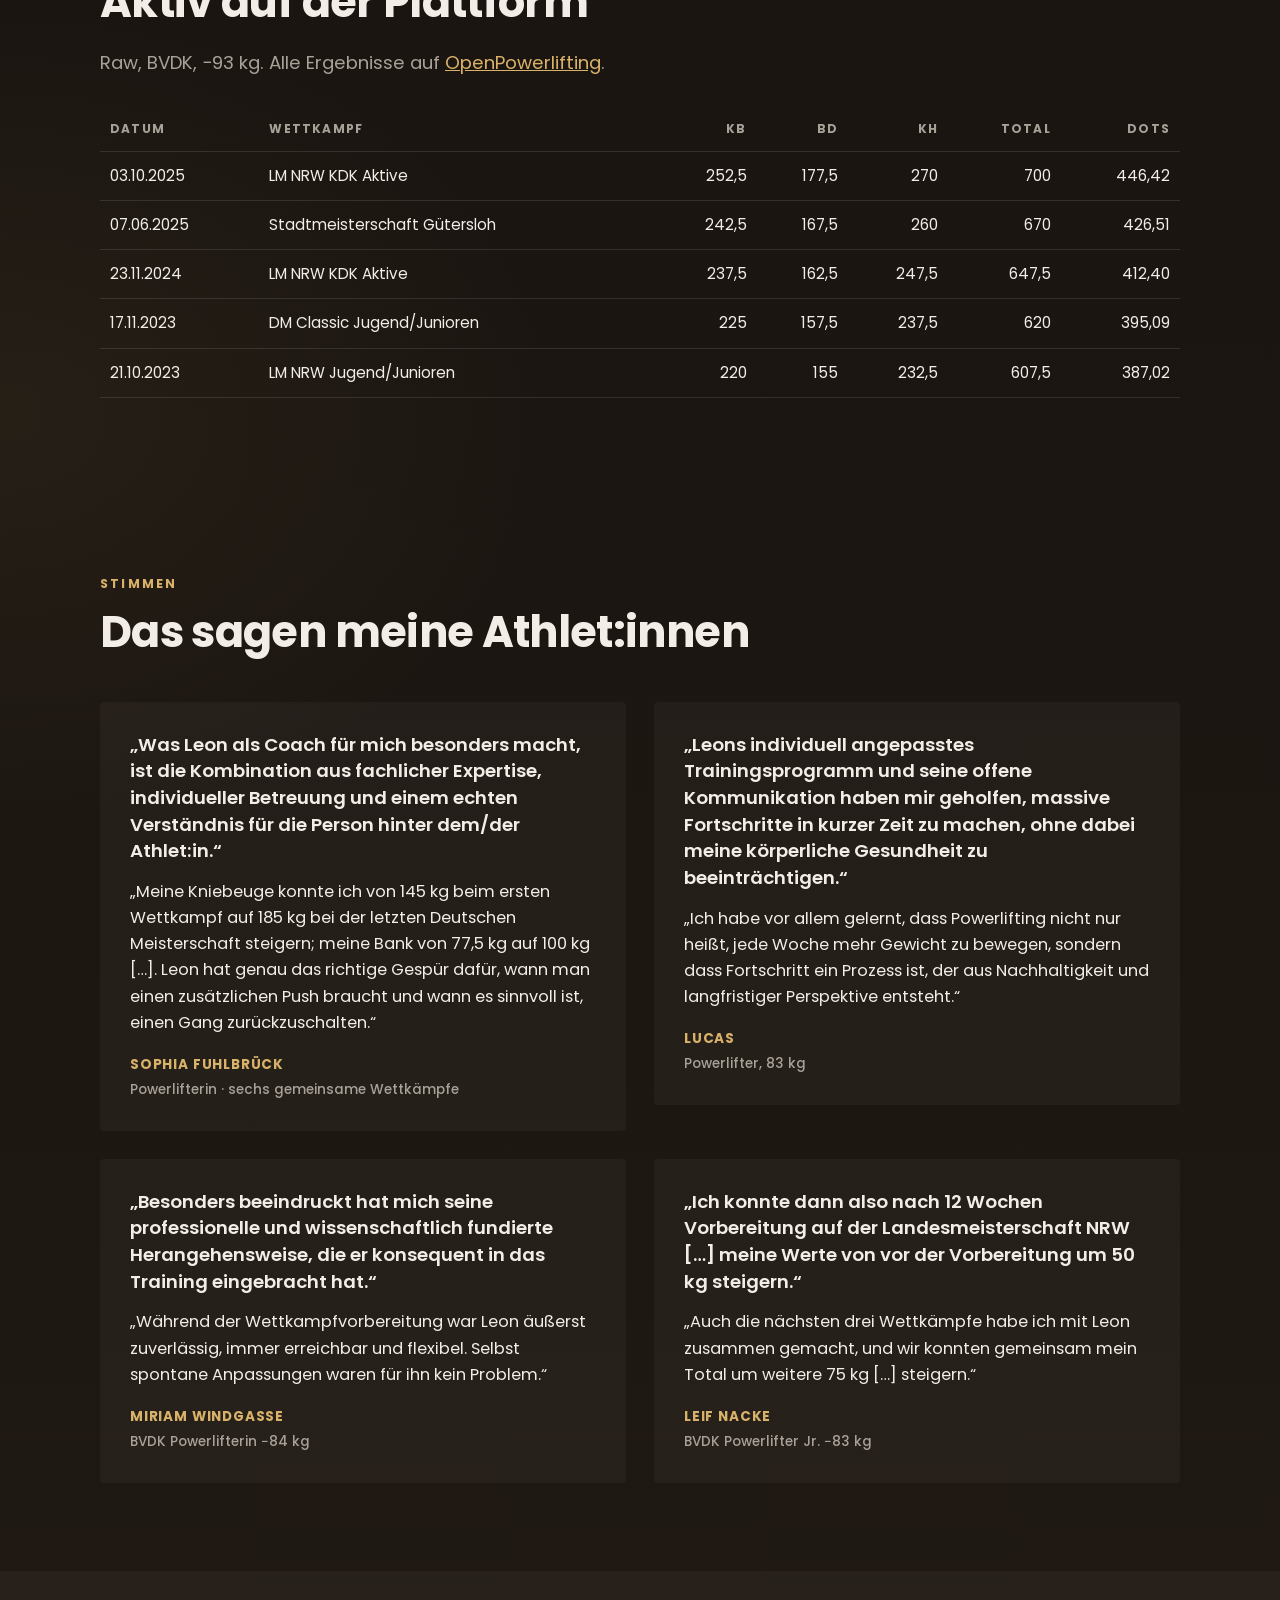
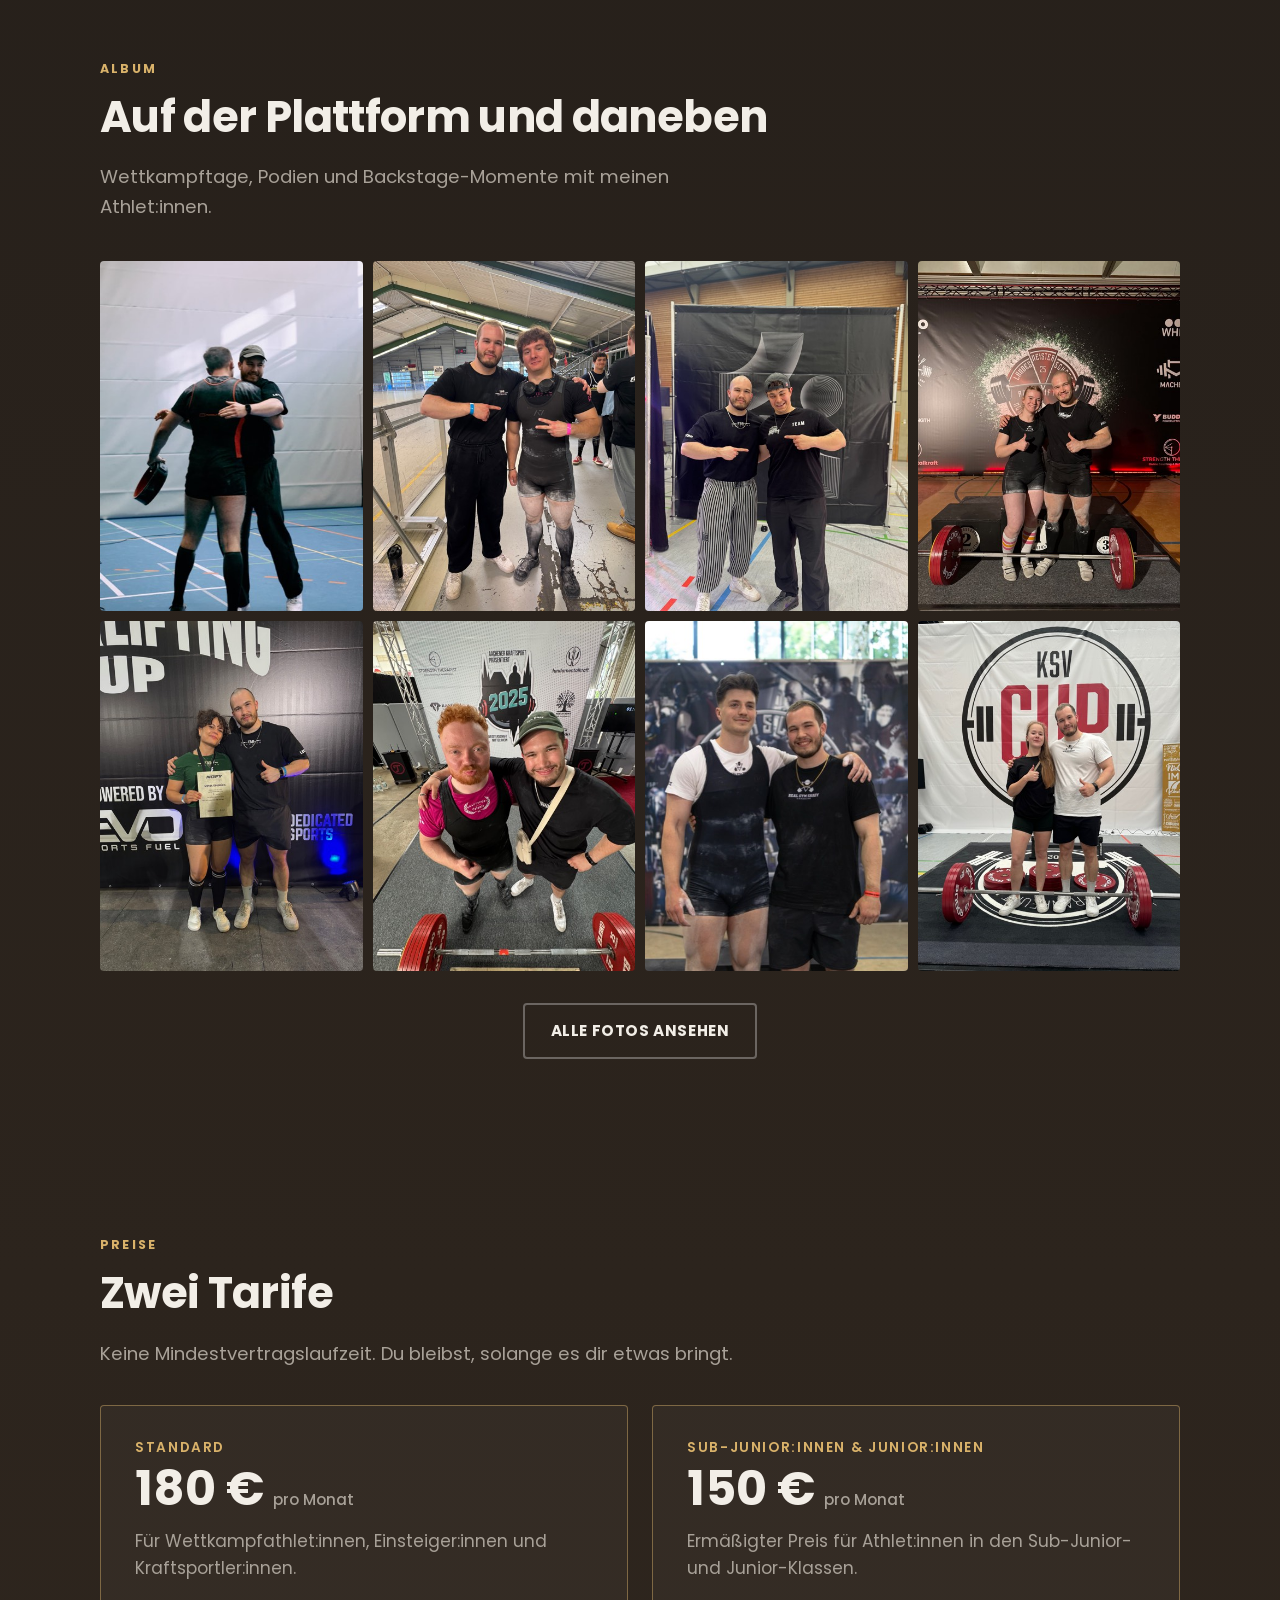
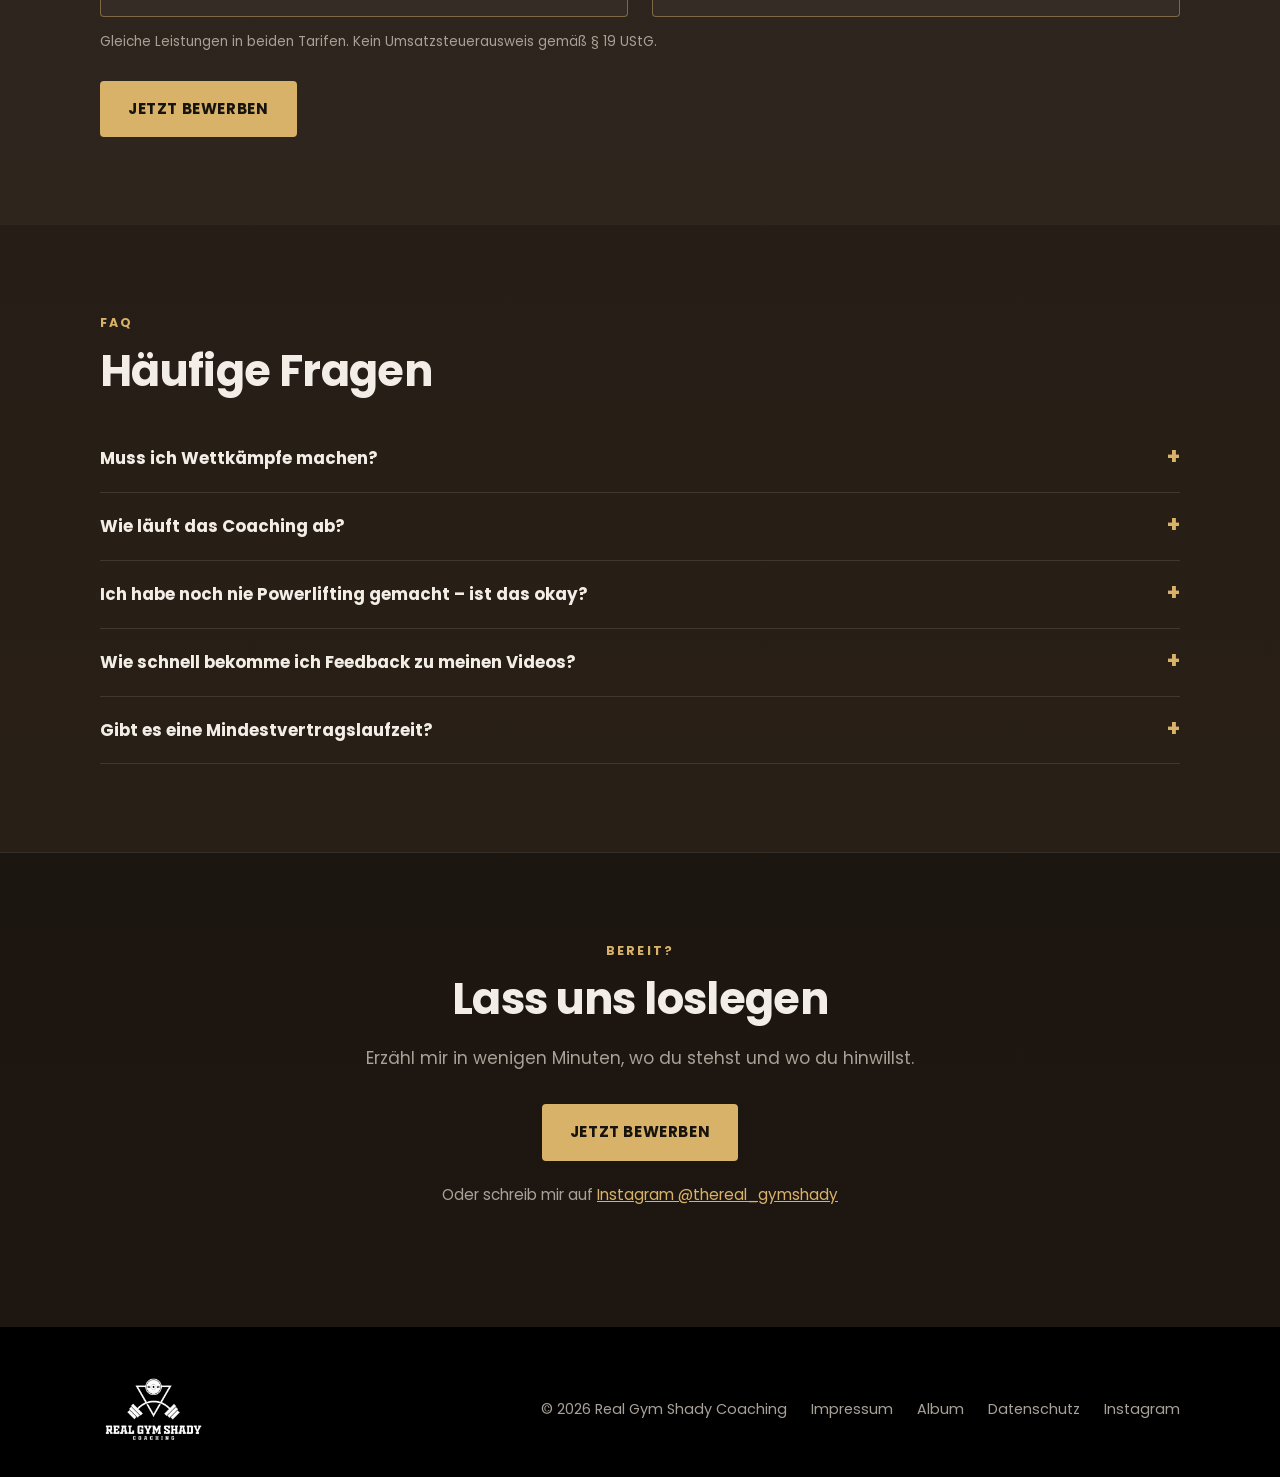
==== commit abb15975: "Über mich erweitert: Motivation, Haltung, persönlich Co-Authored-By: Claude Sonnet 5.5 <noreply@anth" ====
--- a/index.html
+++ b/index.html
@@ -161,7 +161,9 @@
       <h2>Hi, ich bin Leon</h2>
       <p>Sport begleitet mich seit meiner Kindheit. Um mich in den Teenagerjahren im Basketball auf das nächste Level zu bringen, habe ich den Kraftsport für mich entdeckt. Zunächst standen Athletik und performance-orientiertes Training im Vordergrund, nach ein paar Jahren bin ich beim Kraftdreikampf gelandet.</p>
       <p>Im Studium der Sportwissenschaften, durch Fortbildungen und die Arbeit in verschiedenen Fitnessstudios und Sportvereinen habe ich theoretische Grundlagen und Praxiserfahrung gesammelt, die ich heute im Coaching weitergebe.</p>
-      <p>Ich stehe selbst regelmäßig auf der Plattform und kenne das Regelwerk auch als Kampfrichter. Es macht mir Spaß, mit Sportler:innen zu arbeiten und ihnen zu helfen, das Beste aus ihrer Arbeit zu machen.</p>
+      <p>Ich stehe selbst regelmäßig auf der Plattform und kenne das Regelwerk auch als Kampfrichter. Am Coaching macht mir am meisten Spaß, Menschen auf ihrer Reise zu begleiten und wachsen zu sehen, im Sport und außerhalb. Besonders gern arbeite ich mit Nachwuchsathlet:innen. Meine Wettkampferfahrung und das, was ich im Studium gelernt habe, gebe ich dabei gern weiter.</p>
+      <p>Ich coache auf Augenhöhe, als Miteinander und nicht nach dem Motto „Ich sage dir, wo es langgeht“. Mir ist wichtig, dass du dich selbstwirksam erlebst. Deshalb fördere ich deine Autonomie und deine Kompetenz, damit du verstehst, was du tust und warum.</p>
+      <p>Ich trainiere in Köln, im KSC Powergym oder im Oldschool Trainingslager, zusammen mit Vereinsmitgliedern von Kraftsport Colonia, die gleichzeitig gute Freunde sind. Abseits der Halle bin ich Kaffeenerd, Pizza-Enthusiast und generell sportbegeistert.</p>
       <ul class="quals">
         <li>B.A. Sportwissenschaften <small>Schwerpunkt Psychologie und Bewegung</small></li>
         <li>M.A. Prävention, Rehabilitation &amp; Gesundheitsmanagement <small>Deutsche Sporthochschule Köln · in Arbeit</small></li>
--- a/style.css
+++ b/style.css
@@ -102,7 +102,7 @@
 /* about */
 .about { background: var(--bg-soft); }
 .about .wrap { display: grid; grid-template-columns: .85fr 1.15fr; gap: 64px; align-items: center; }
-.about img { border-radius: var(--radius); aspect-ratio: 4/5; object-fit: cover; object-position: 50% 30%; width: 100%; }
+.about img { border-radius: var(--radius); aspect-ratio: 4/5; object-fit: cover; object-position: 50% 30%; width: 100%; align-self: start; position: sticky; top: 96px; }
 .about p { margin-bottom: 16px; color: var(--ink-soft); }
 .quals { list-style: none; margin: 24px 0 28px; }
 .quals li { padding: 10px 0; border-bottom: 1px solid var(--line); font-weight: 600; font-size: .95rem; }
@@ -147,6 +147,7 @@
 .todo { background: #fff3cd; padding: 2px 6px; border-radius: 3px; color: #5c4400; }
 
 @media (max-width: 860px) {
+  .about img { position: static; }
   section { padding: 64px 0; }
   nav ul li:not(.keep) { display: none; }
   nav ul { gap: 12px; }
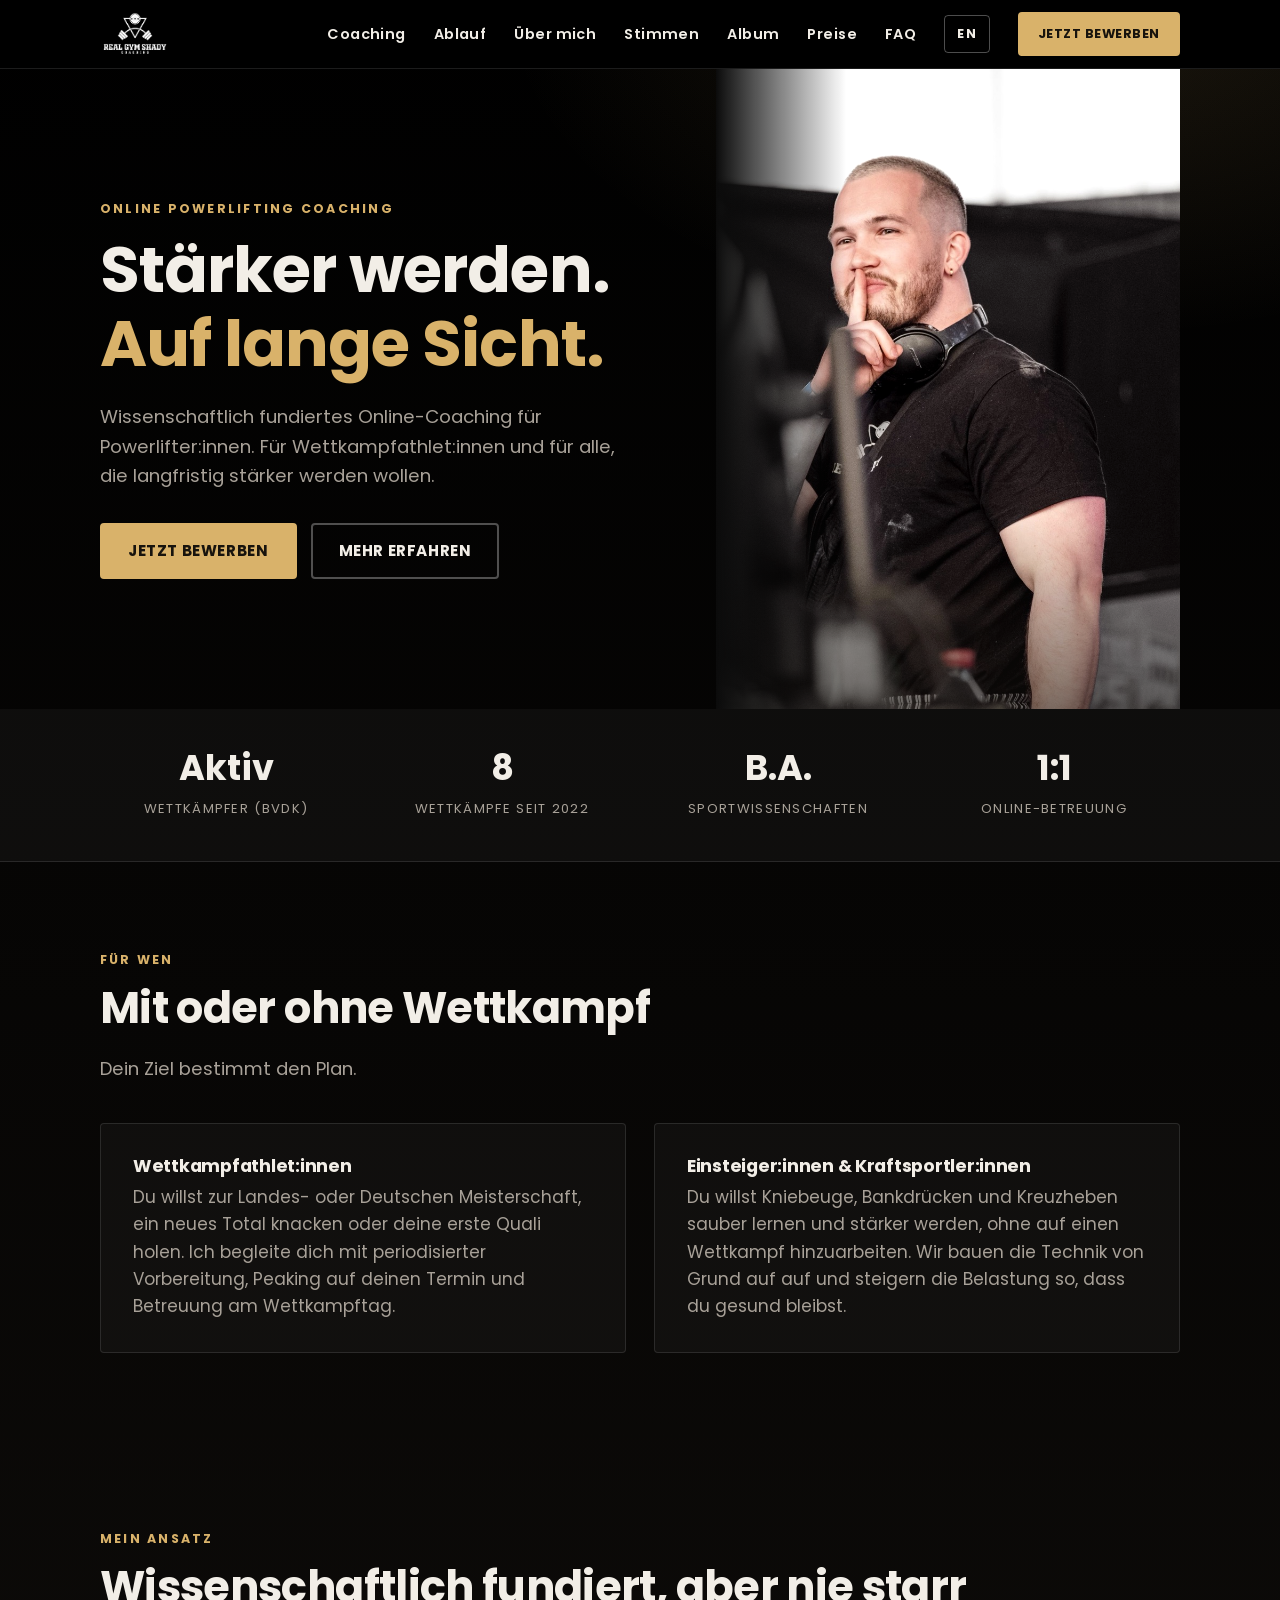
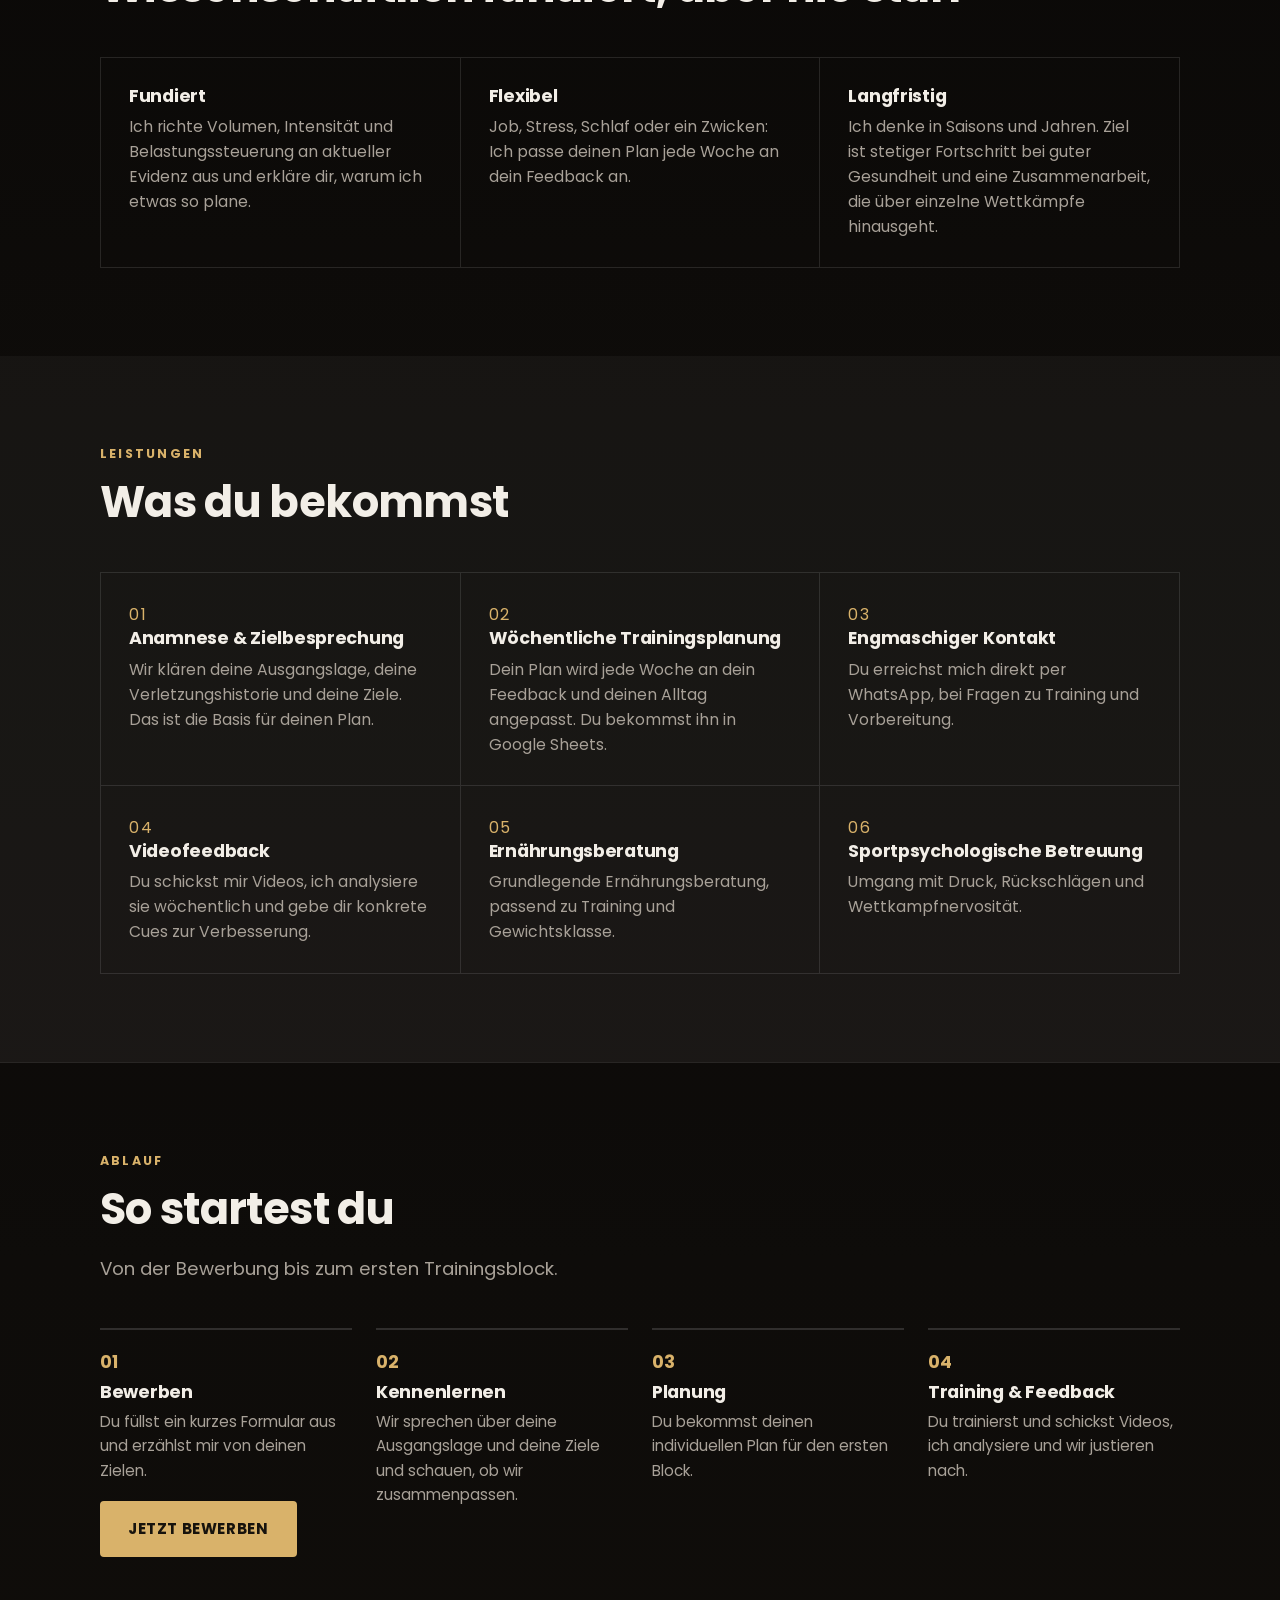
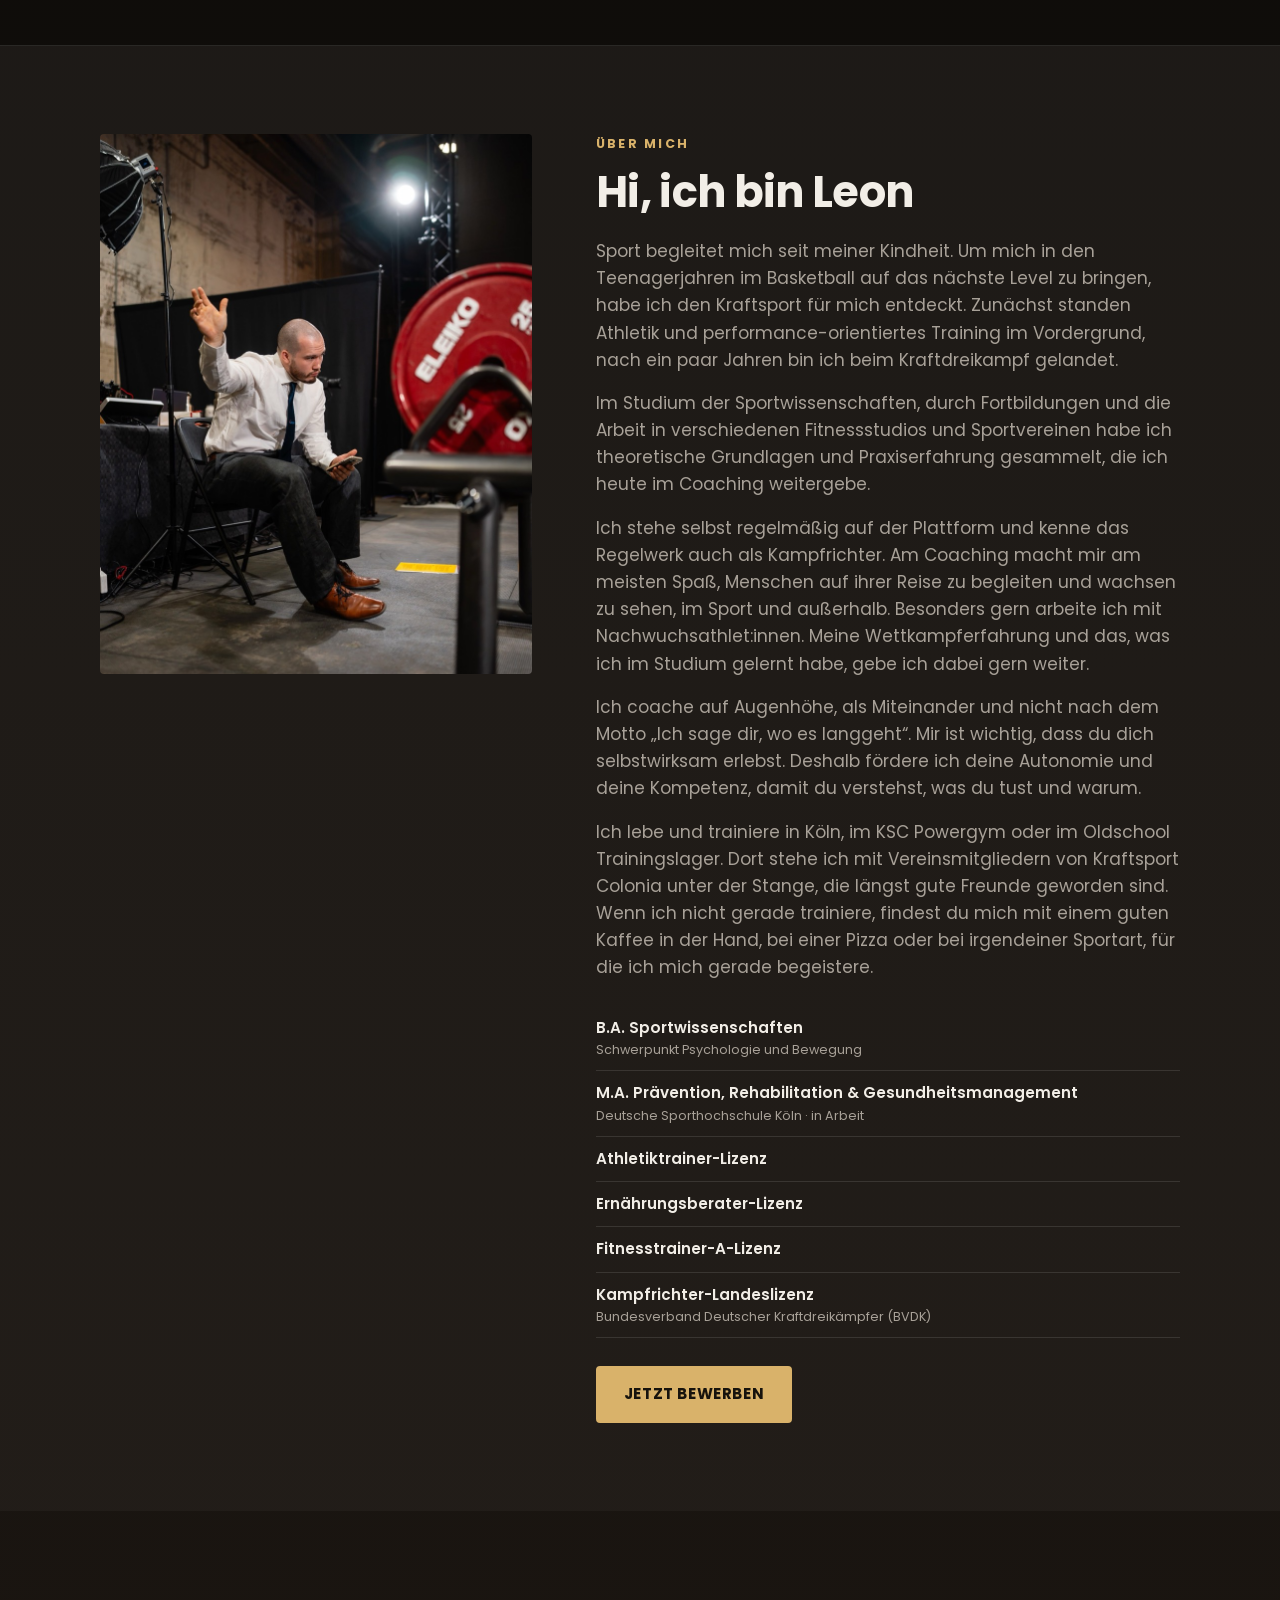
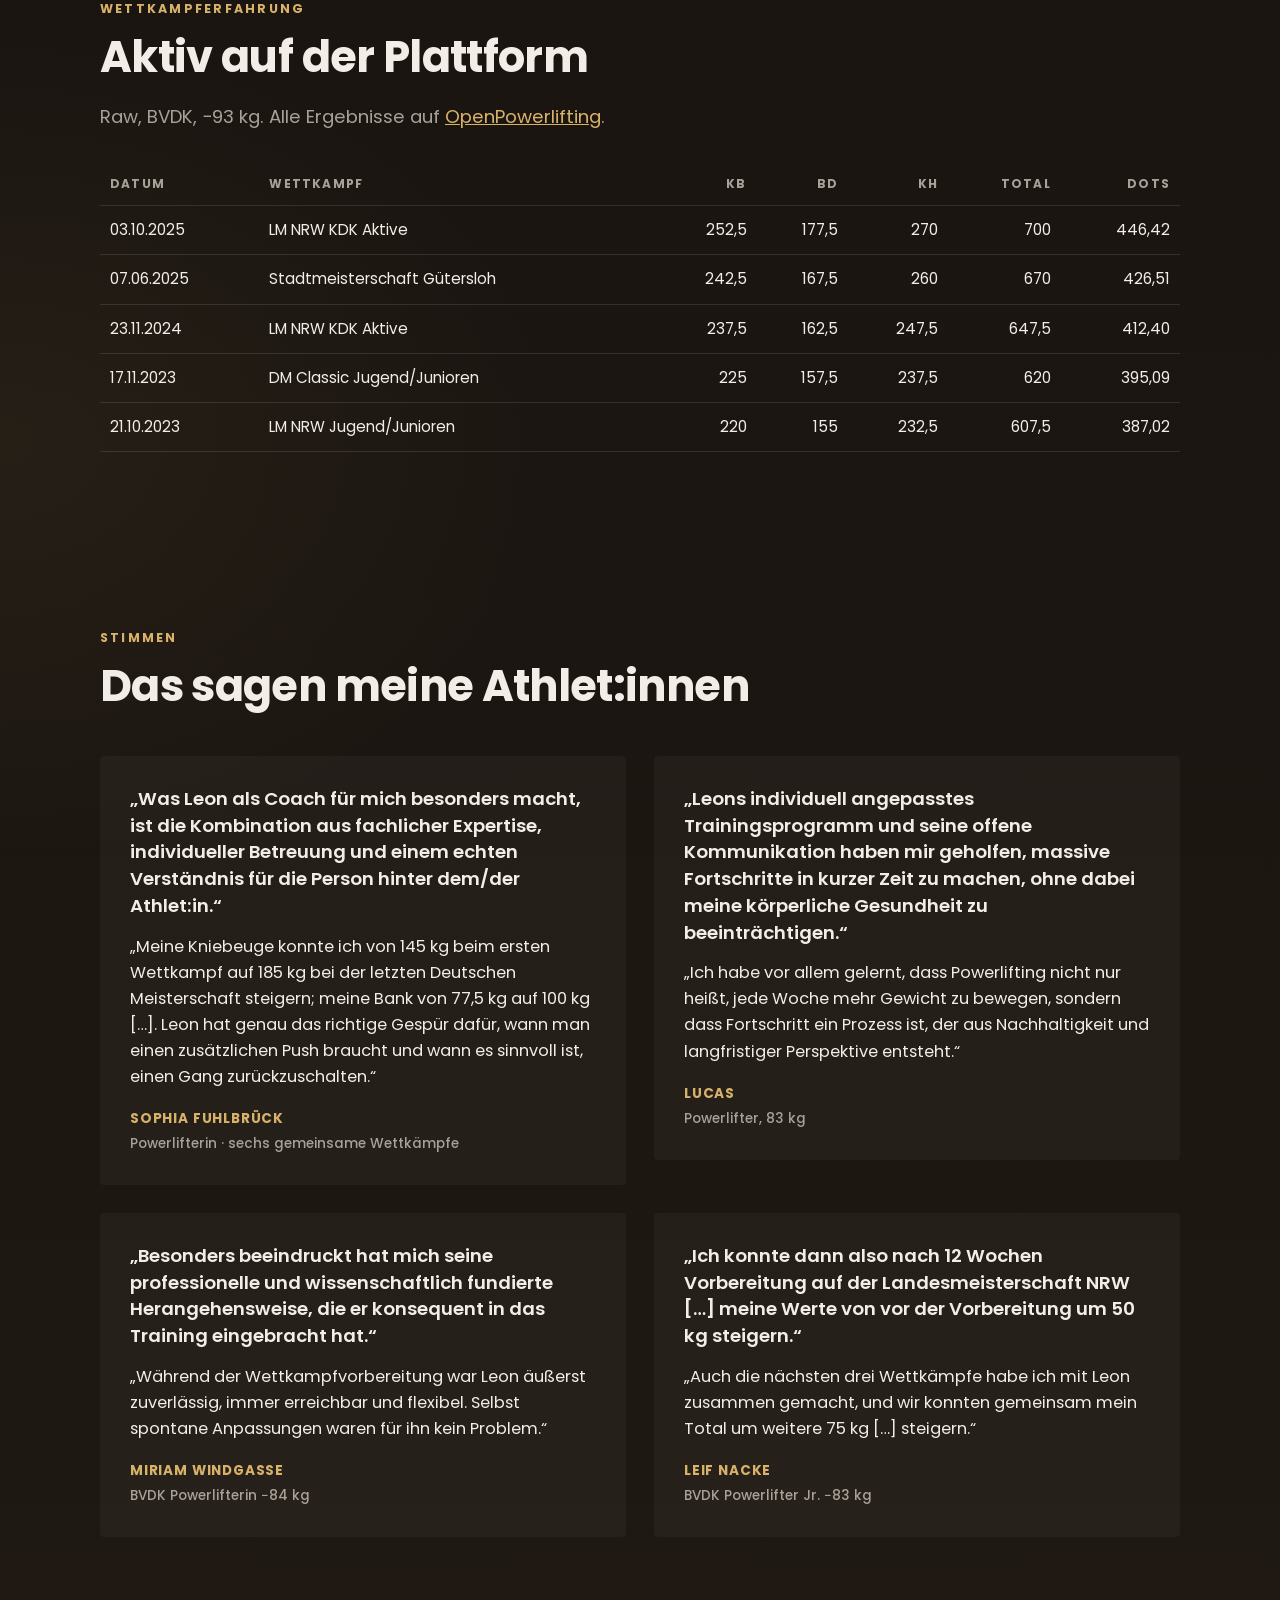
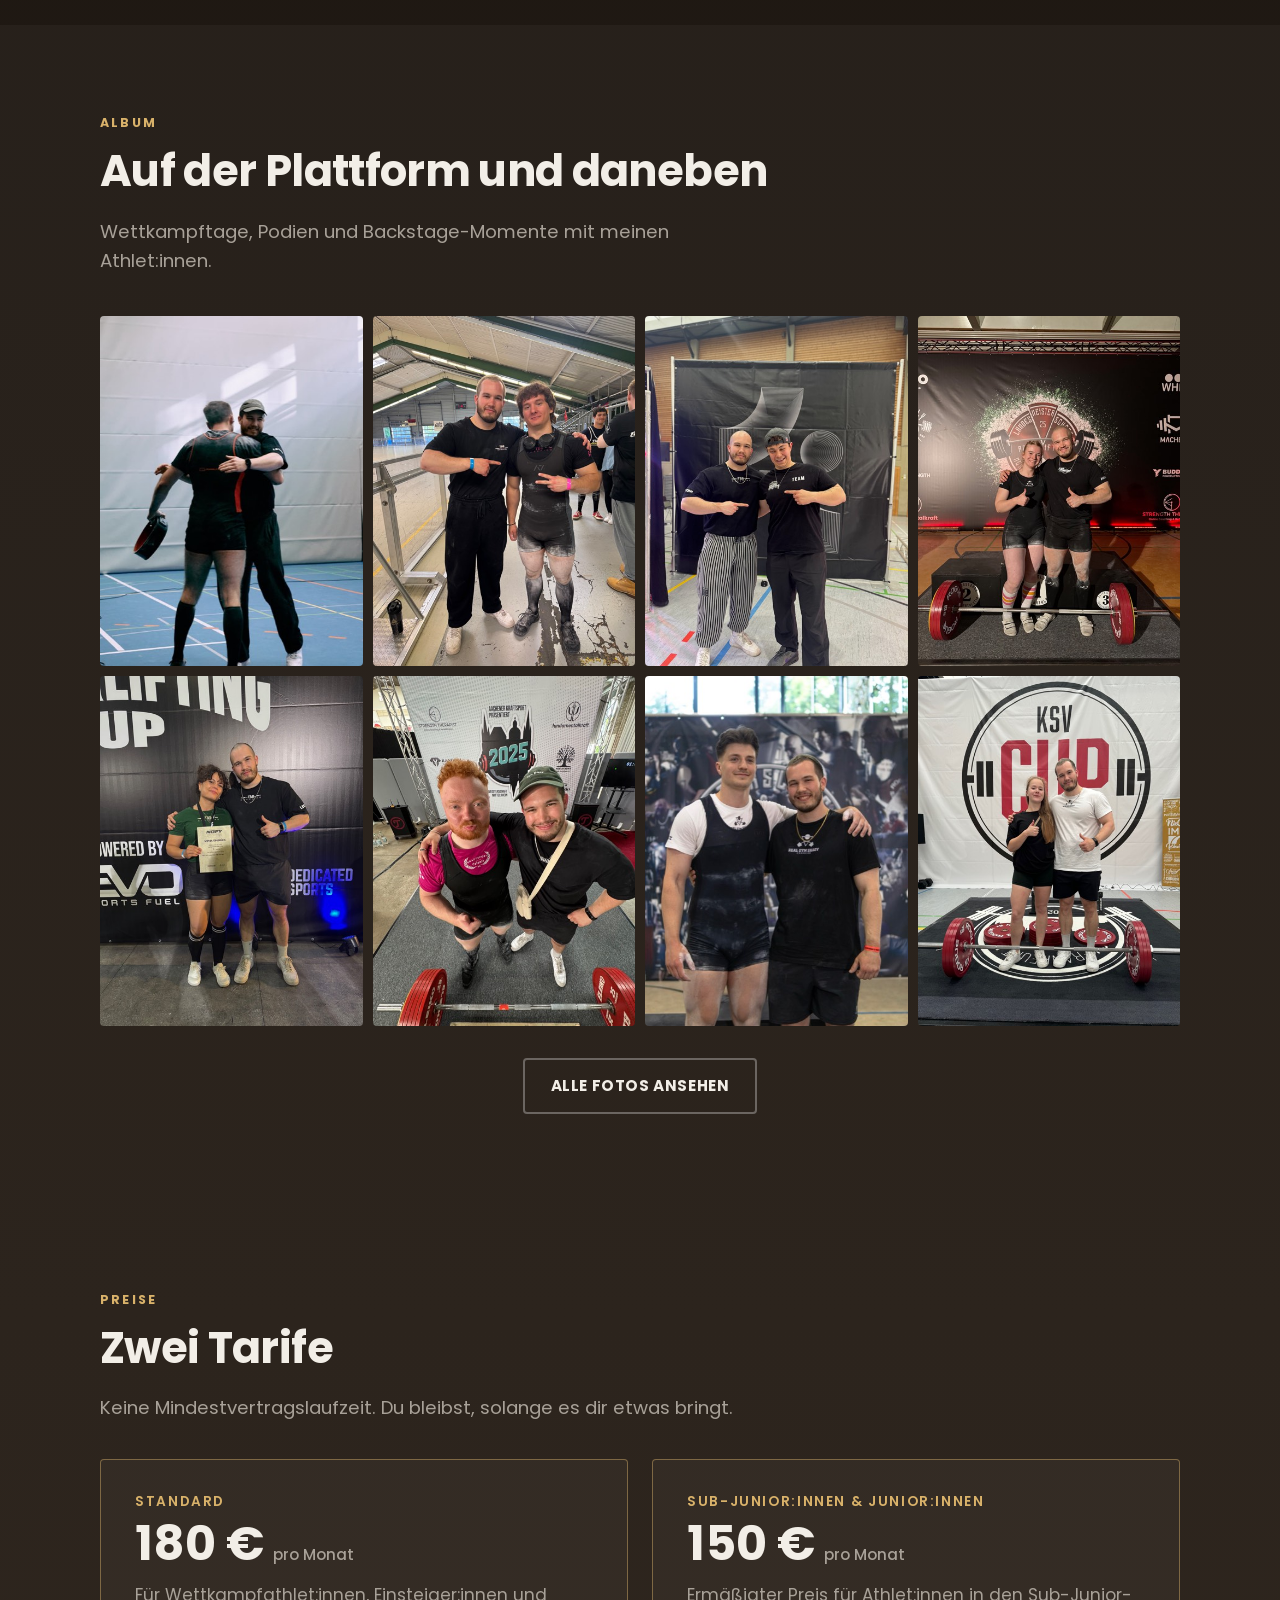
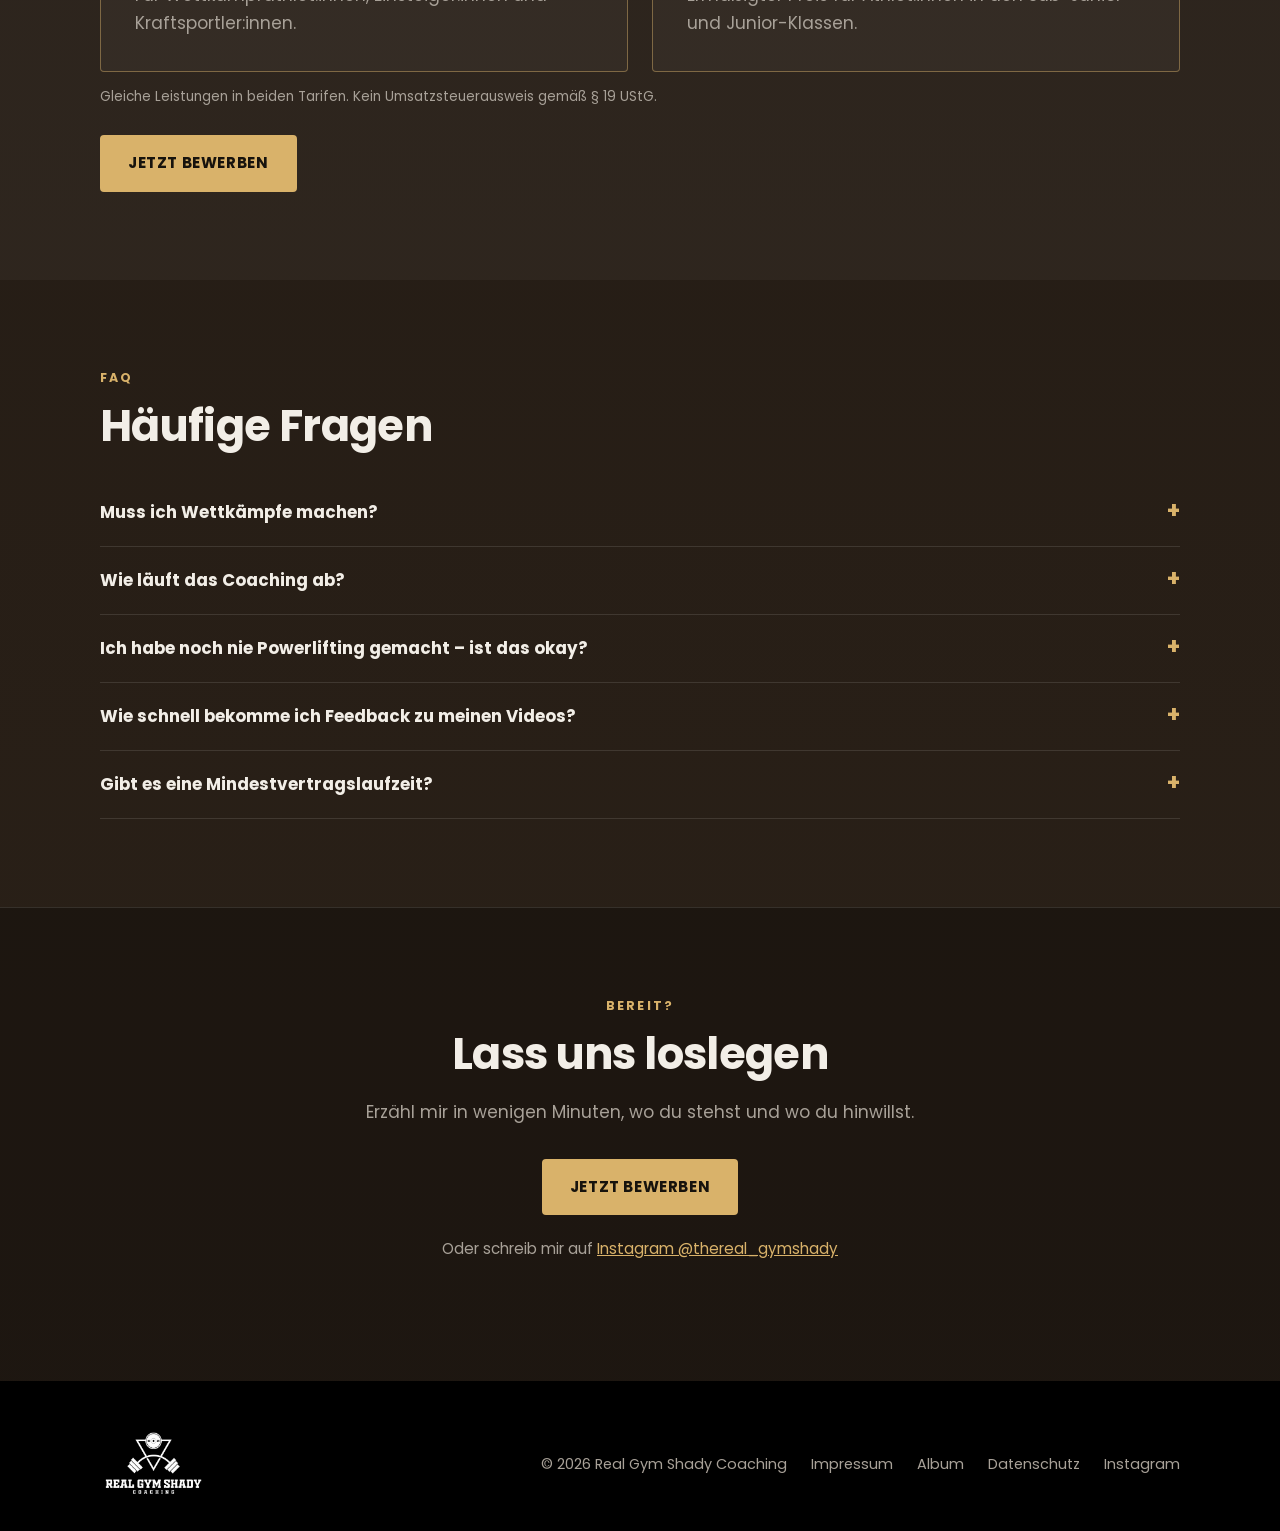
==== commit f6c0ecb7: "Über mich: letzten Absatz überarbeitet Co-Authored-By: Claude Sonnet 5.5 <noreply@anthropic.com>" ====
--- a/index.html
+++ b/index.html
@@ -163,7 +163,7 @@
       <p>Im Studium der Sportwissenschaften, durch Fortbildungen und die Arbeit in verschiedenen Fitnessstudios und Sportvereinen habe ich theoretische Grundlagen und Praxiserfahrung gesammelt, die ich heute im Coaching weitergebe.</p>
       <p>Ich stehe selbst regelmäßig auf der Plattform und kenne das Regelwerk auch als Kampfrichter. Am Coaching macht mir am meisten Spaß, Menschen auf ihrer Reise zu begleiten und wachsen zu sehen, im Sport und außerhalb. Besonders gern arbeite ich mit Nachwuchsathlet:innen. Meine Wettkampferfahrung und das, was ich im Studium gelernt habe, gebe ich dabei gern weiter.</p>
       <p>Ich coache auf Augenhöhe, als Miteinander und nicht nach dem Motto „Ich sage dir, wo es langgeht“. Mir ist wichtig, dass du dich selbstwirksam erlebst. Deshalb fördere ich deine Autonomie und deine Kompetenz, damit du verstehst, was du tust und warum.</p>
-      <p>Ich trainiere in Köln, im KSC Powergym oder im Oldschool Trainingslager, zusammen mit Vereinsmitgliedern von Kraftsport Colonia, die gleichzeitig gute Freunde sind. Abseits der Halle bin ich Kaffeenerd, Pizza-Enthusiast und generell sportbegeistert.</p>
+      <p>Ich lebe und trainiere in Köln, im KSC Powergym oder im Oldschool Trainingslager. Dort stehe ich mit Vereinsmitgliedern von Kraftsport Colonia unter der Stange, die längst gute Freunde geworden sind. Wenn ich nicht gerade trainiere, findest du mich mit einem guten Kaffee in der Hand, bei einer Pizza oder bei irgendeiner Sportart, für die ich mich gerade begeistere.</p>
       <ul class="quals">
         <li>B.A. Sportwissenschaften <small>Schwerpunkt Psychologie und Bewegung</small></li>
         <li>M.A. Prävention, Rehabilitation &amp; Gesundheitsmanagement <small>Deutsche Sporthochschule Köln · in Arbeit</small></li>
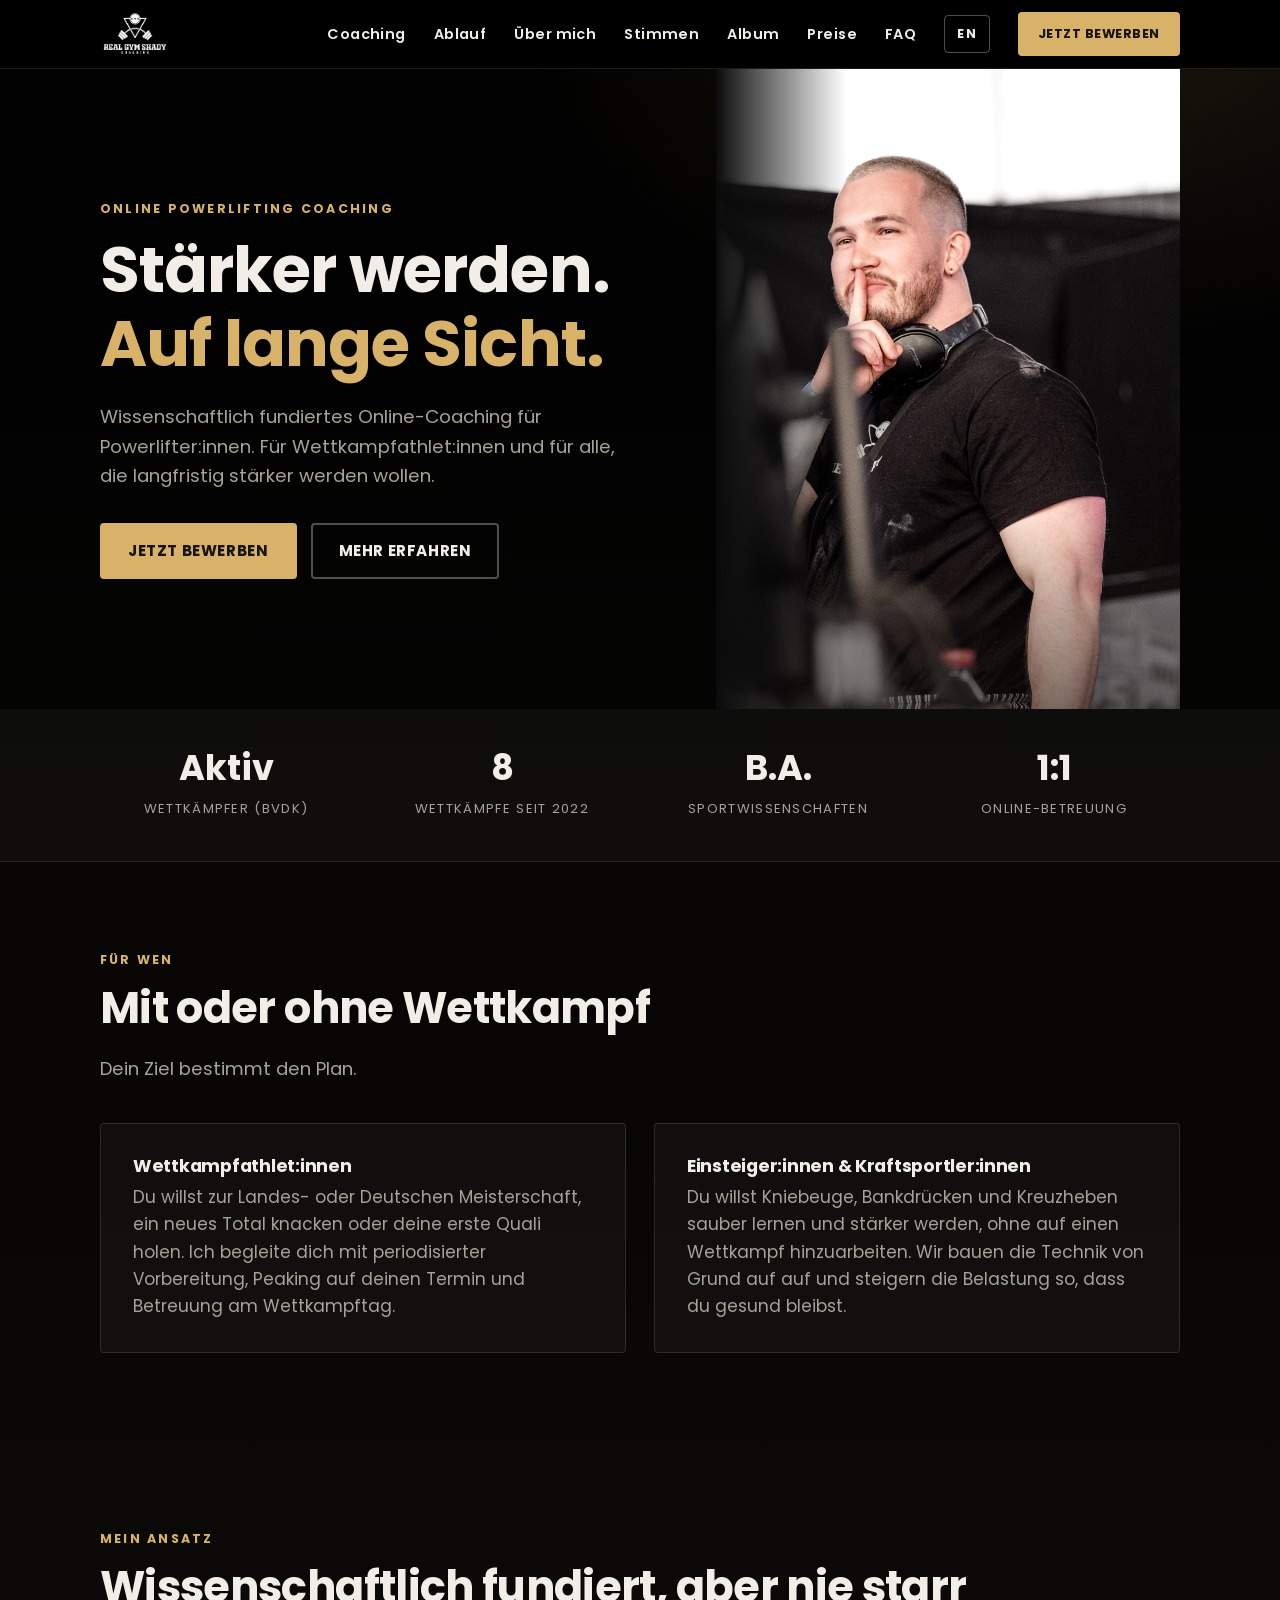
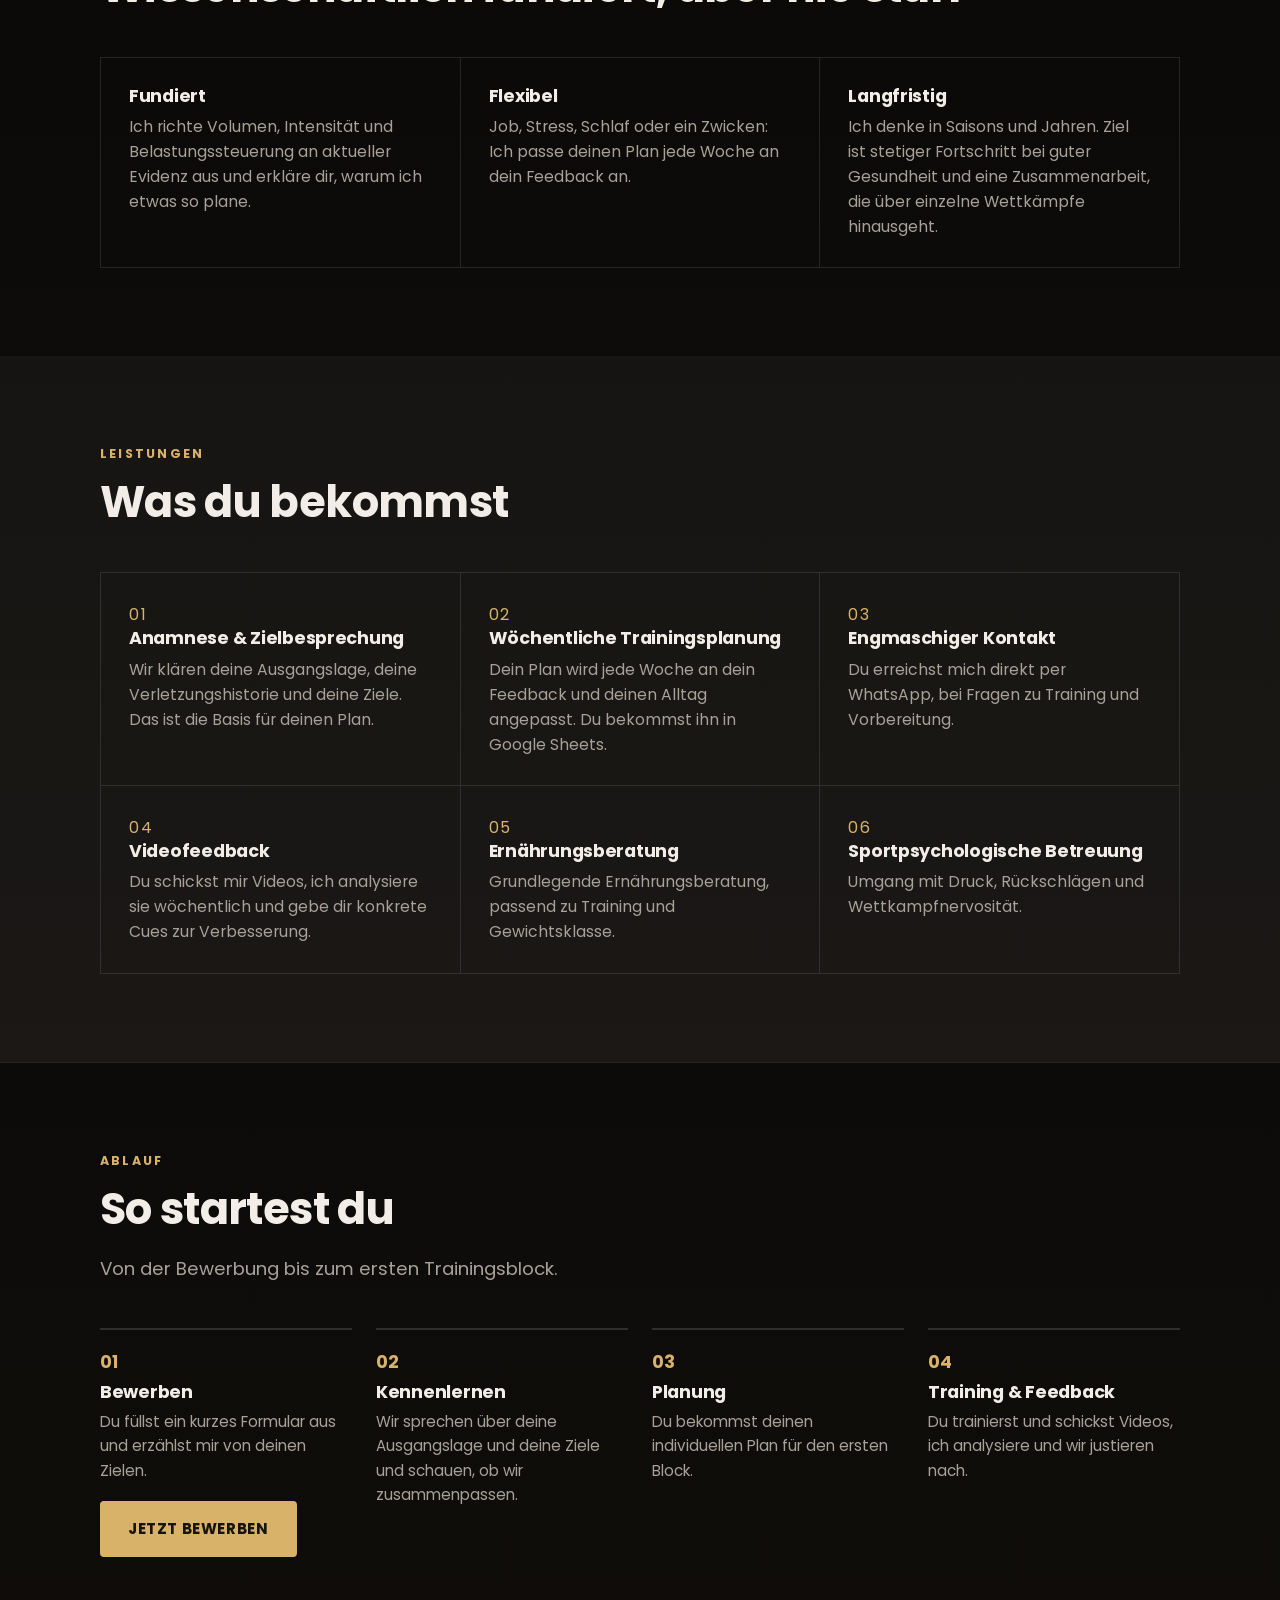
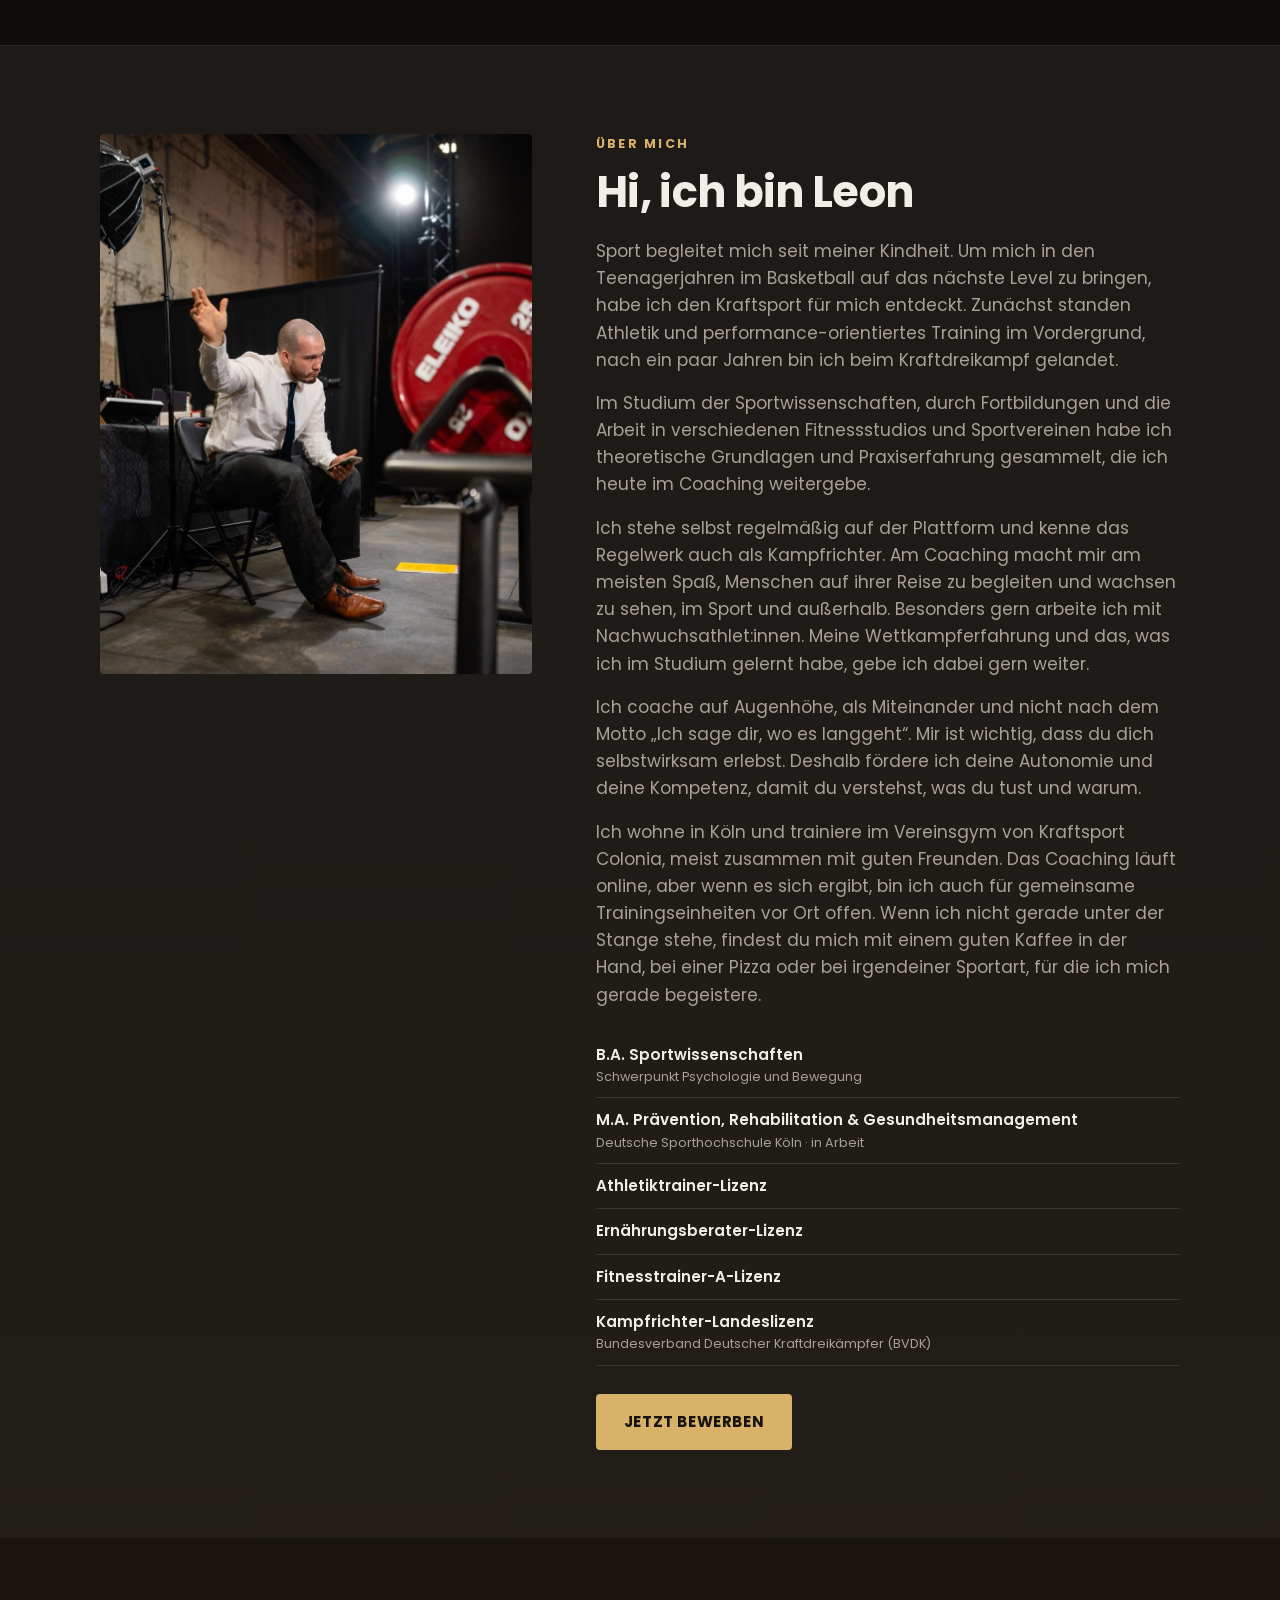
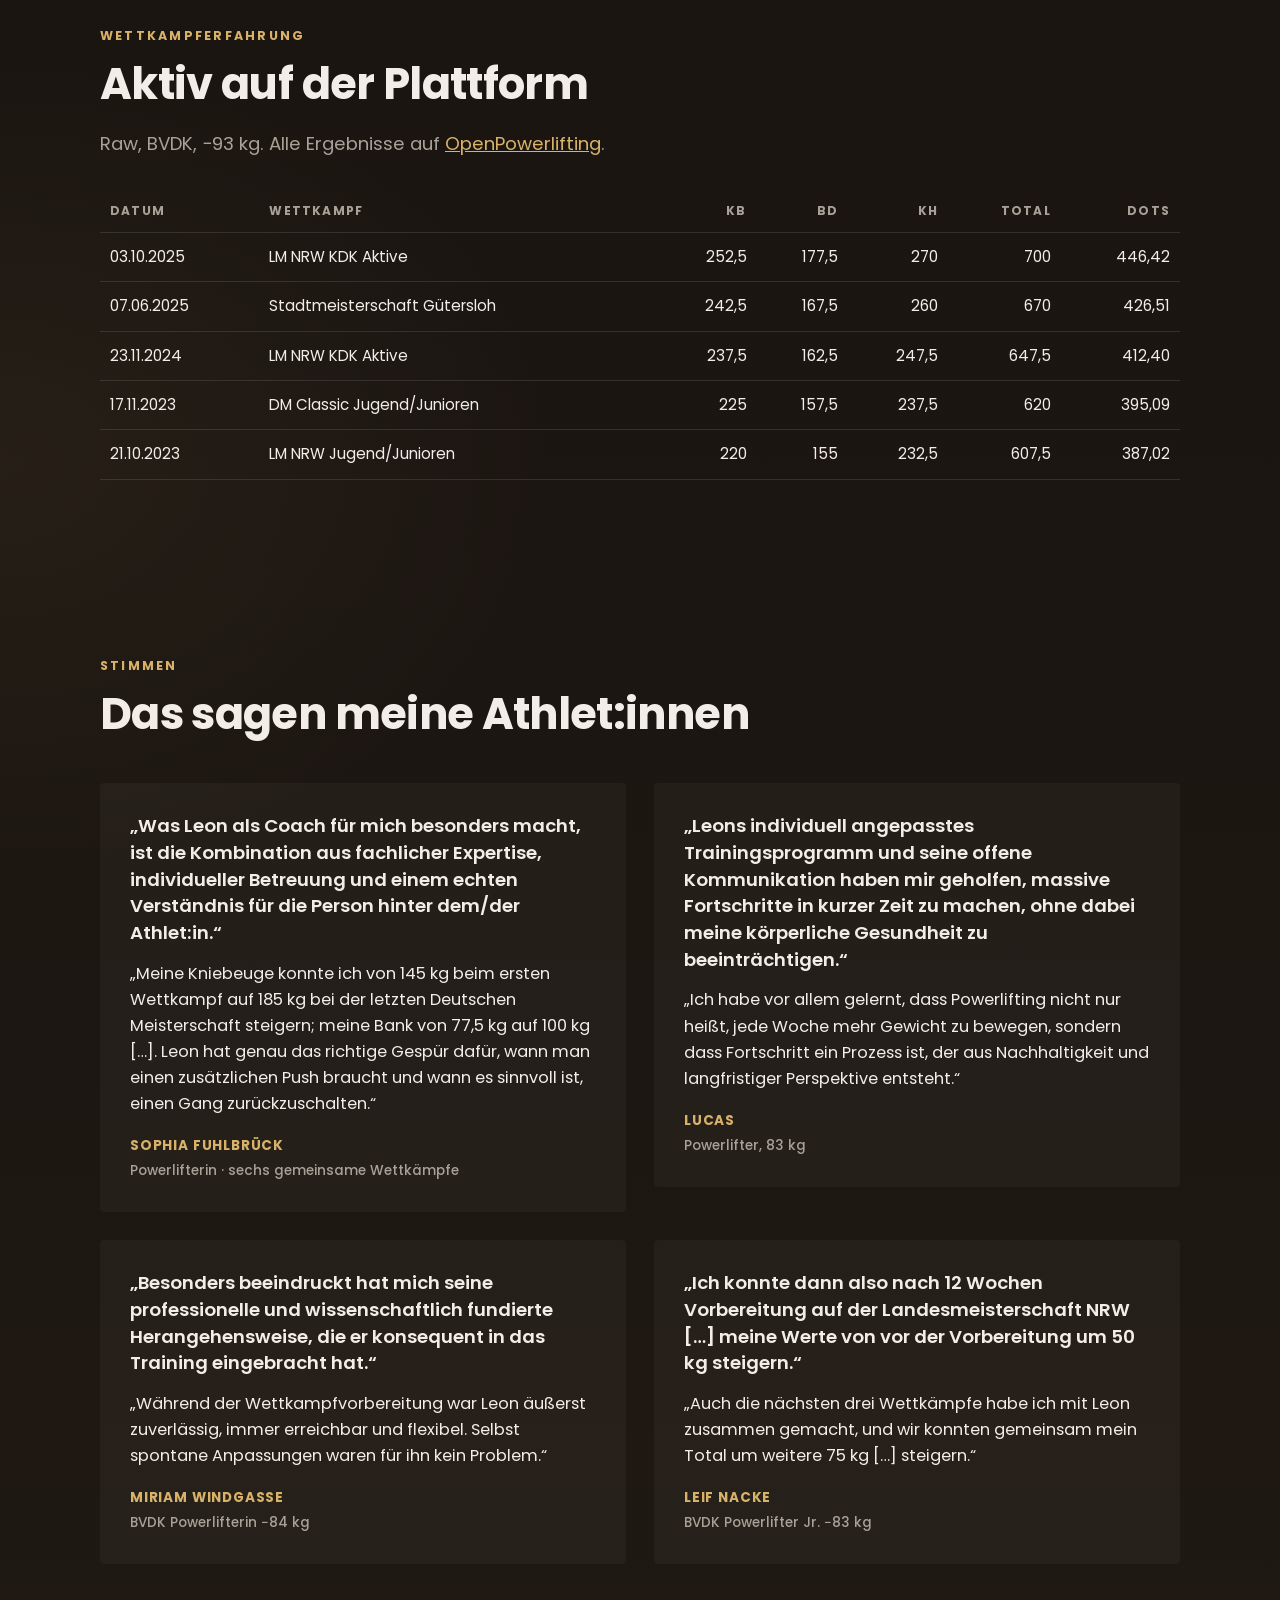
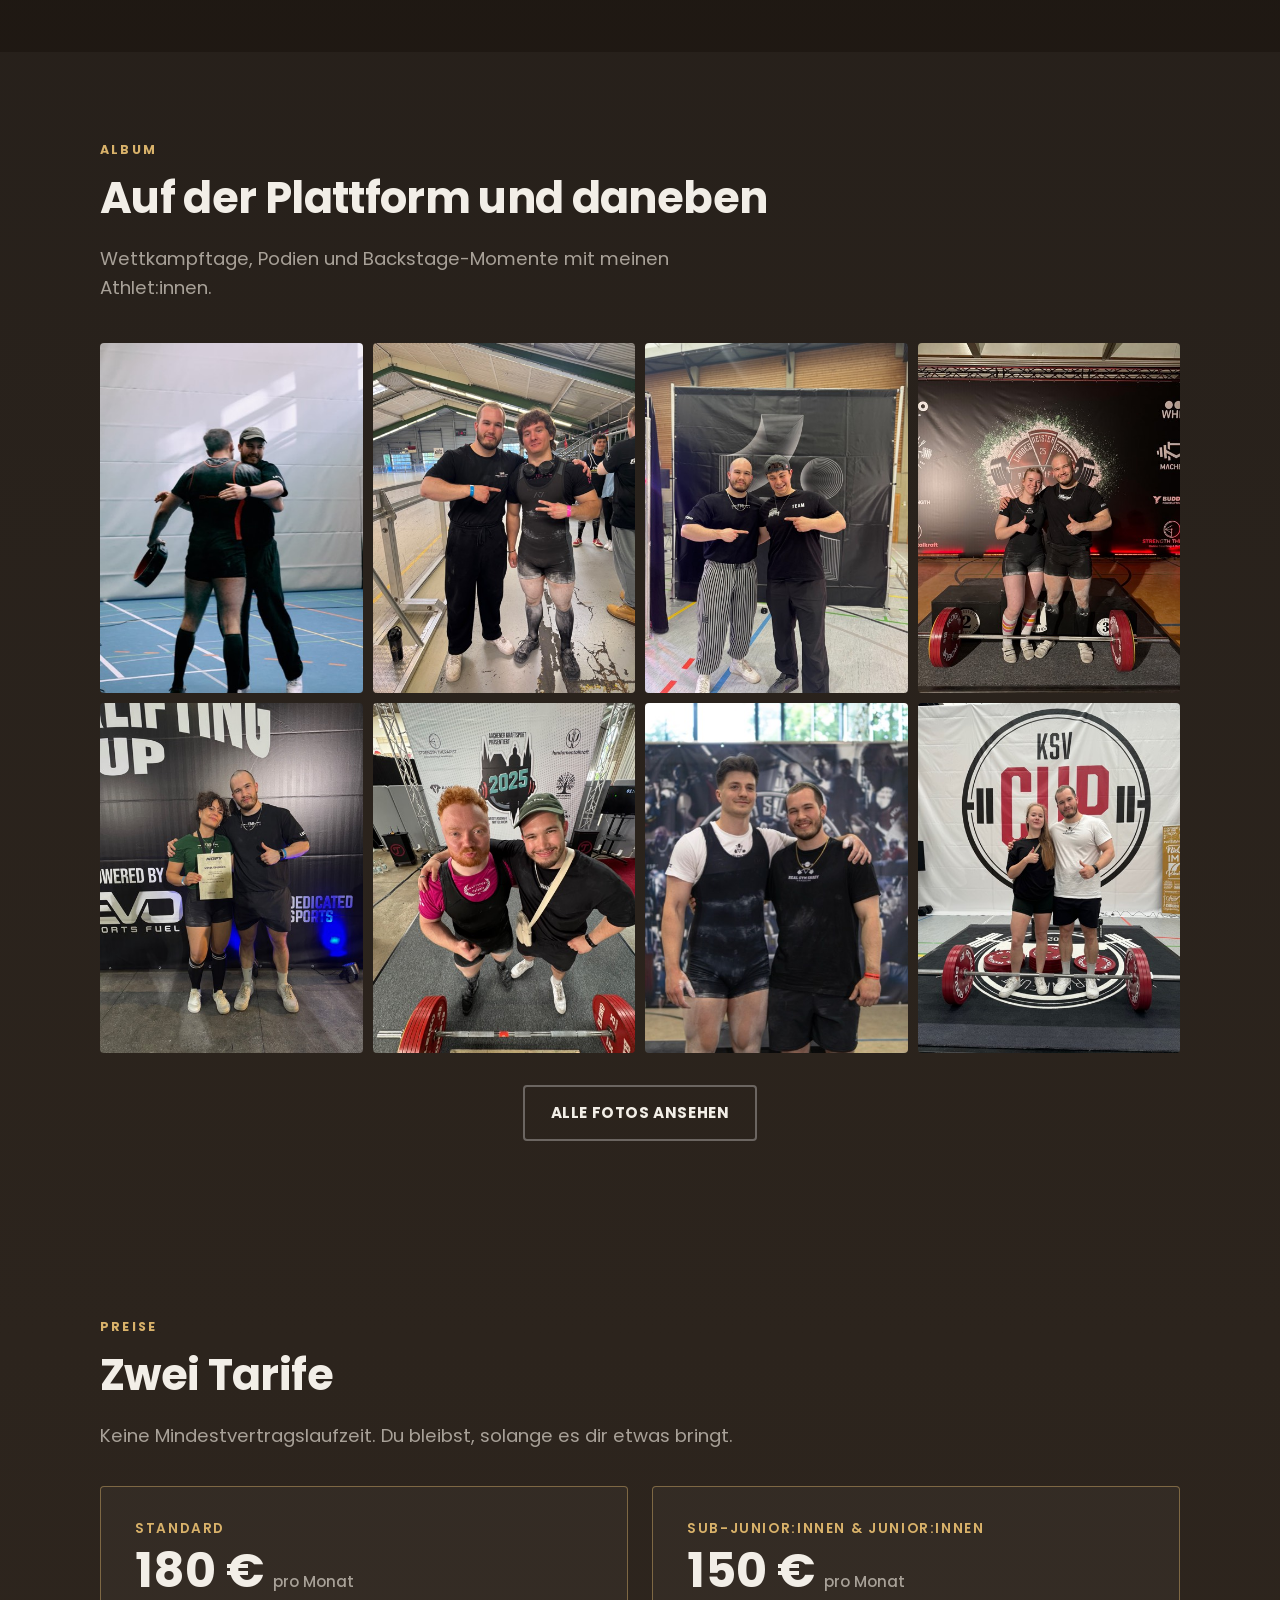
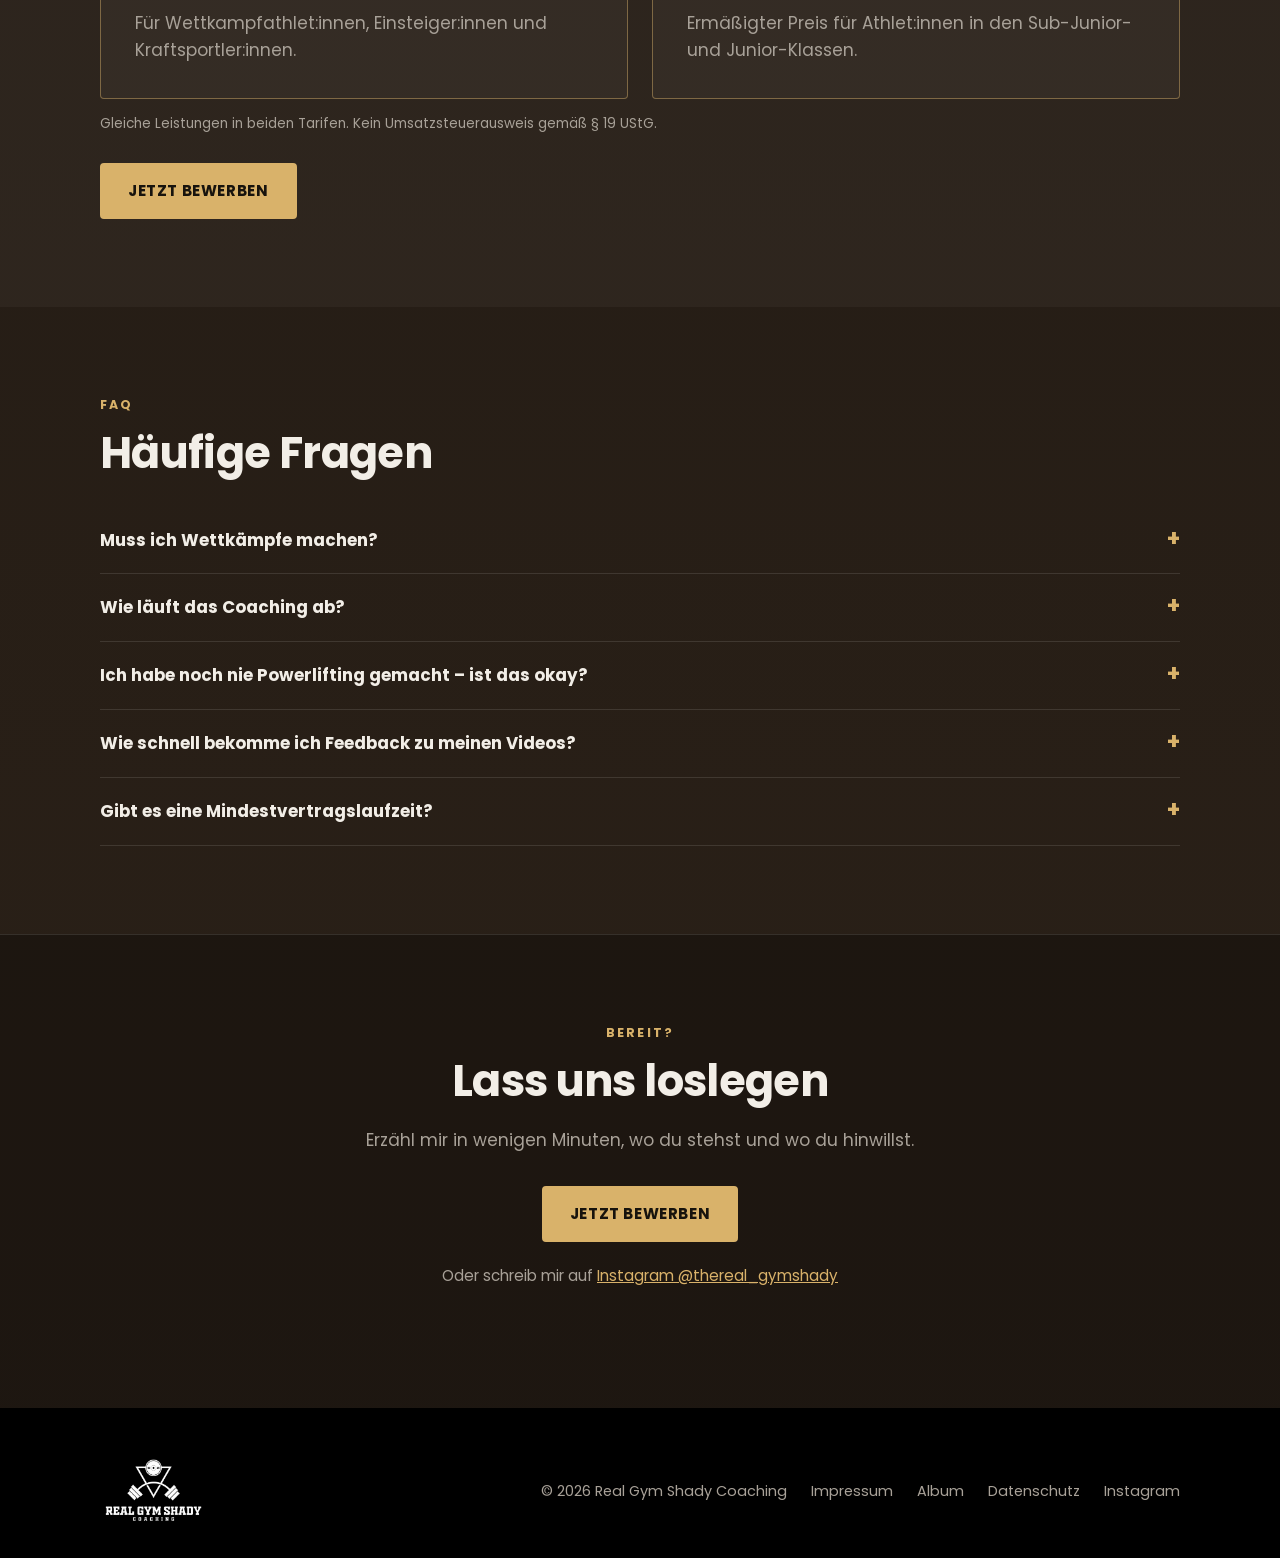
==== commit 3e71e480: "Über mich: Vereinsgym und Präsenztraining ergänzt Co-Authored-By: Claude Sonnet 5.5 <noreply@anthrop" ====
--- a/index.html
+++ b/index.html
@@ -163,7 +163,7 @@
       <p>Im Studium der Sportwissenschaften, durch Fortbildungen und die Arbeit in verschiedenen Fitnessstudios und Sportvereinen habe ich theoretische Grundlagen und Praxiserfahrung gesammelt, die ich heute im Coaching weitergebe.</p>
       <p>Ich stehe selbst regelmäßig auf der Plattform und kenne das Regelwerk auch als Kampfrichter. Am Coaching macht mir am meisten Spaß, Menschen auf ihrer Reise zu begleiten und wachsen zu sehen, im Sport und außerhalb. Besonders gern arbeite ich mit Nachwuchsathlet:innen. Meine Wettkampferfahrung und das, was ich im Studium gelernt habe, gebe ich dabei gern weiter.</p>
       <p>Ich coache auf Augenhöhe, als Miteinander und nicht nach dem Motto „Ich sage dir, wo es langgeht“. Mir ist wichtig, dass du dich selbstwirksam erlebst. Deshalb fördere ich deine Autonomie und deine Kompetenz, damit du verstehst, was du tust und warum.</p>
-      <p>Ich lebe und trainiere in Köln, im KSC Powergym oder im Oldschool Trainingslager. Dort stehe ich mit Vereinsmitgliedern von Kraftsport Colonia unter der Stange, die längst gute Freunde geworden sind. Wenn ich nicht gerade trainiere, findest du mich mit einem guten Kaffee in der Hand, bei einer Pizza oder bei irgendeiner Sportart, für die ich mich gerade begeistere.</p>
+      <p>Ich wohne in Köln und trainiere im Vereinsgym von Kraftsport Colonia, meist zusammen mit guten Freunden. Das Coaching läuft online, aber wenn es sich ergibt, bin ich auch für gemeinsame Trainingseinheiten vor Ort offen. Wenn ich nicht gerade unter der Stange stehe, findest du mich mit einem guten Kaffee in der Hand, bei einer Pizza oder bei irgendeiner Sportart, für die ich mich gerade begeistere.</p>
       <ul class="quals">
         <li>B.A. Sportwissenschaften <small>Schwerpunkt Psychologie und Bewegung</small></li>
         <li>M.A. Prävention, Rehabilitation &amp; Gesundheitsmanagement <small>Deutsche Sporthochschule Köln · in Arbeit</small></li>
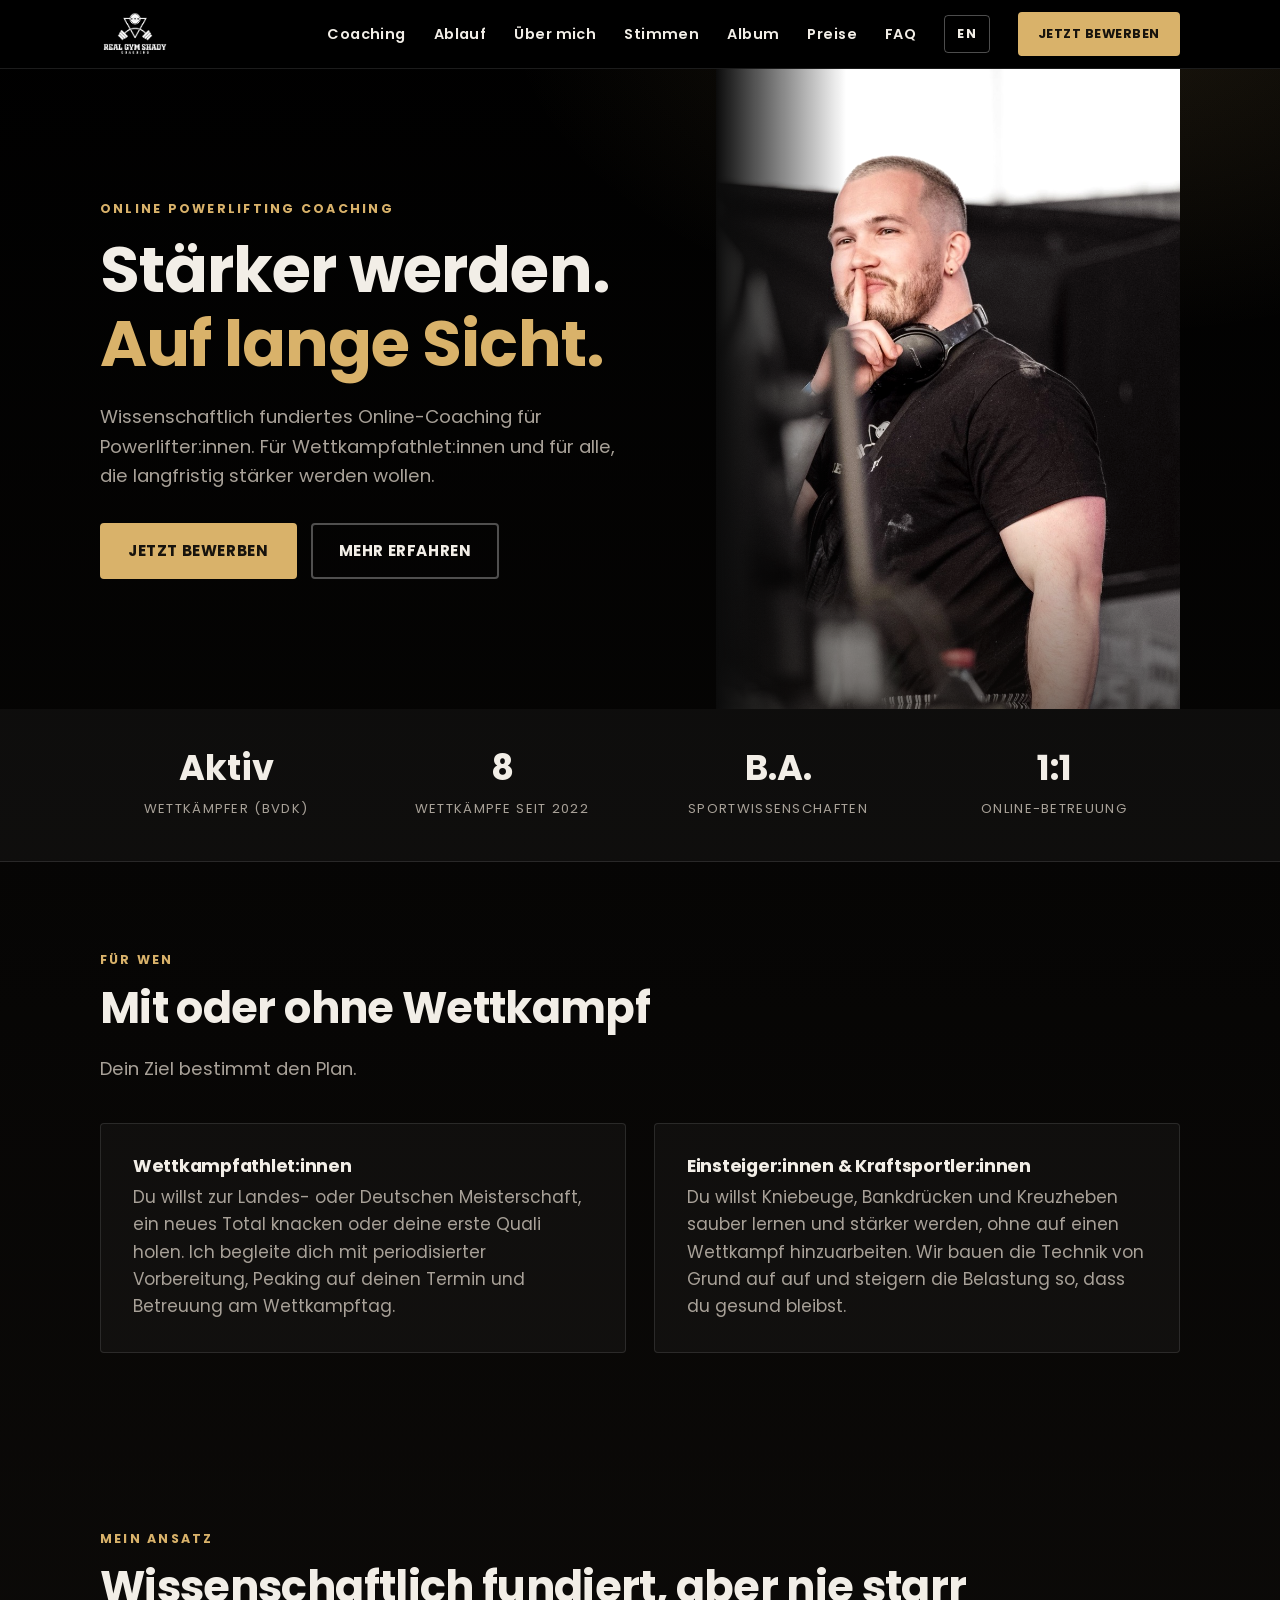
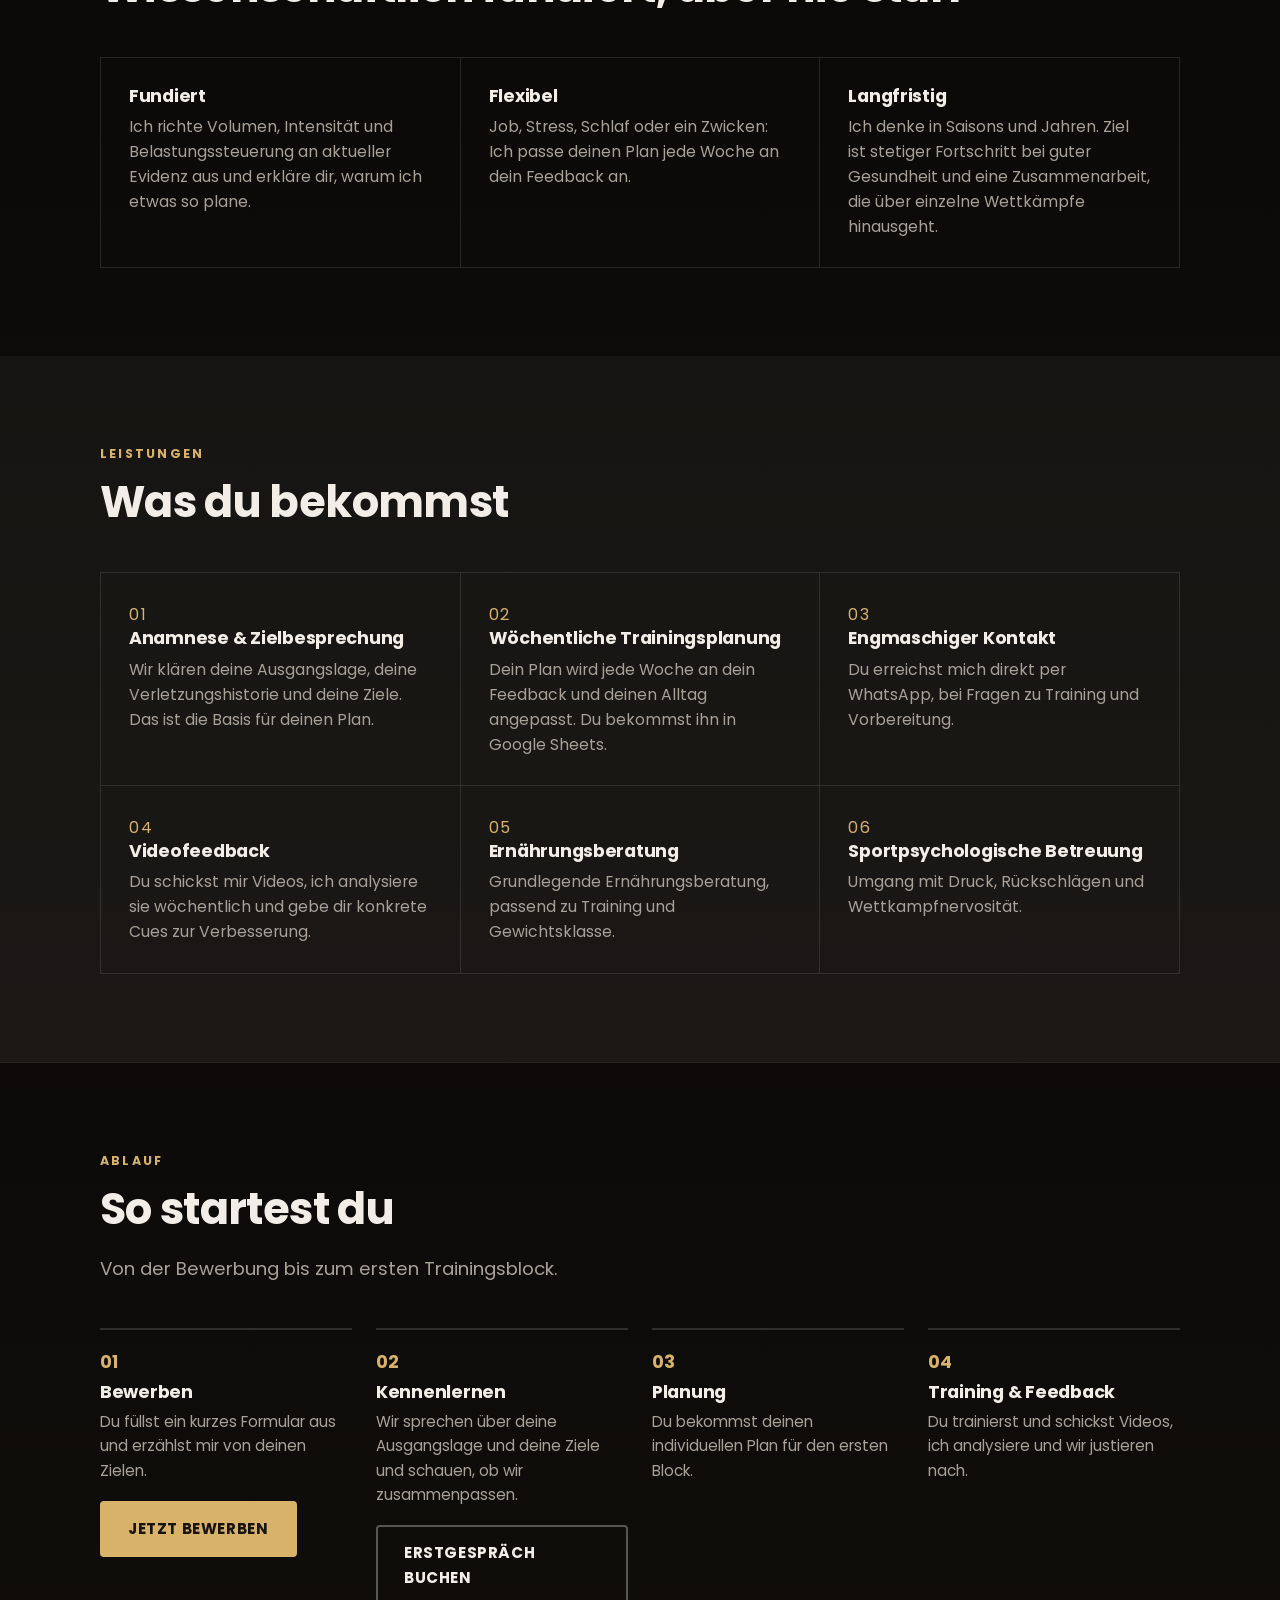
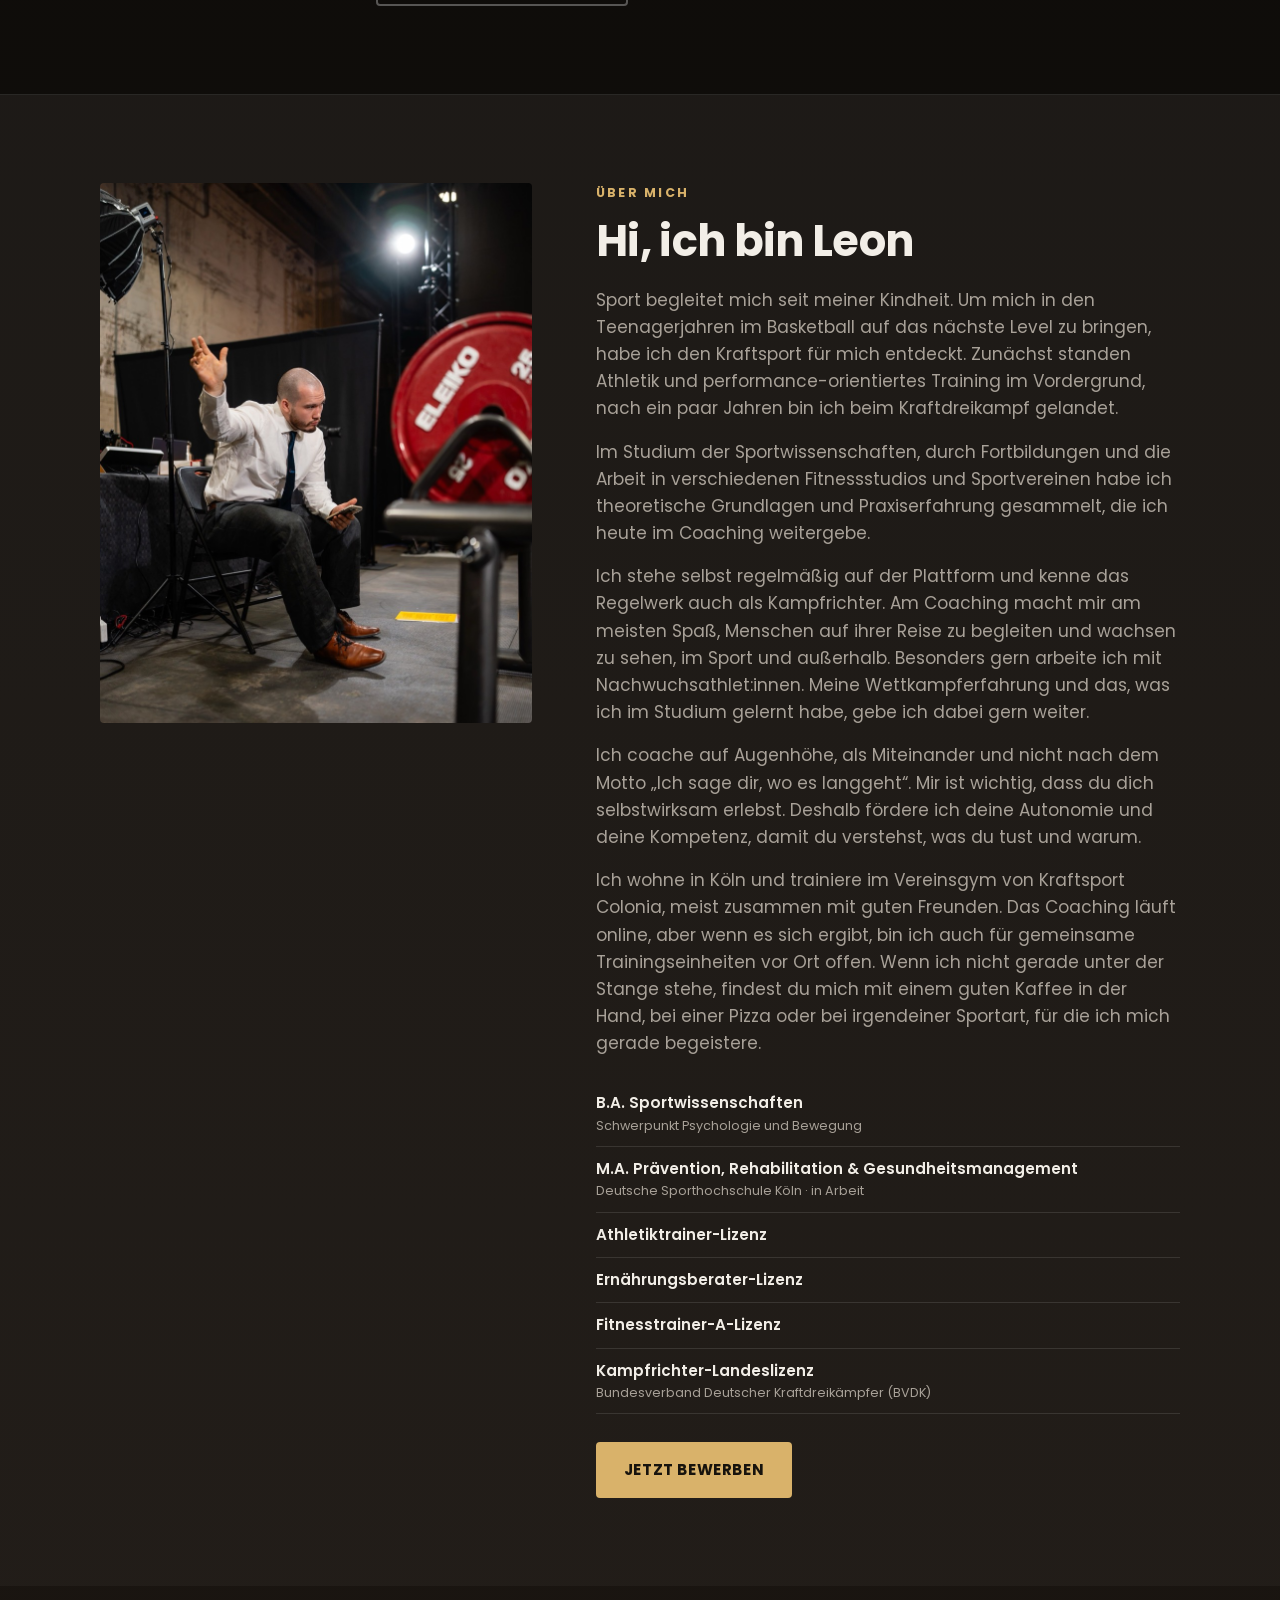
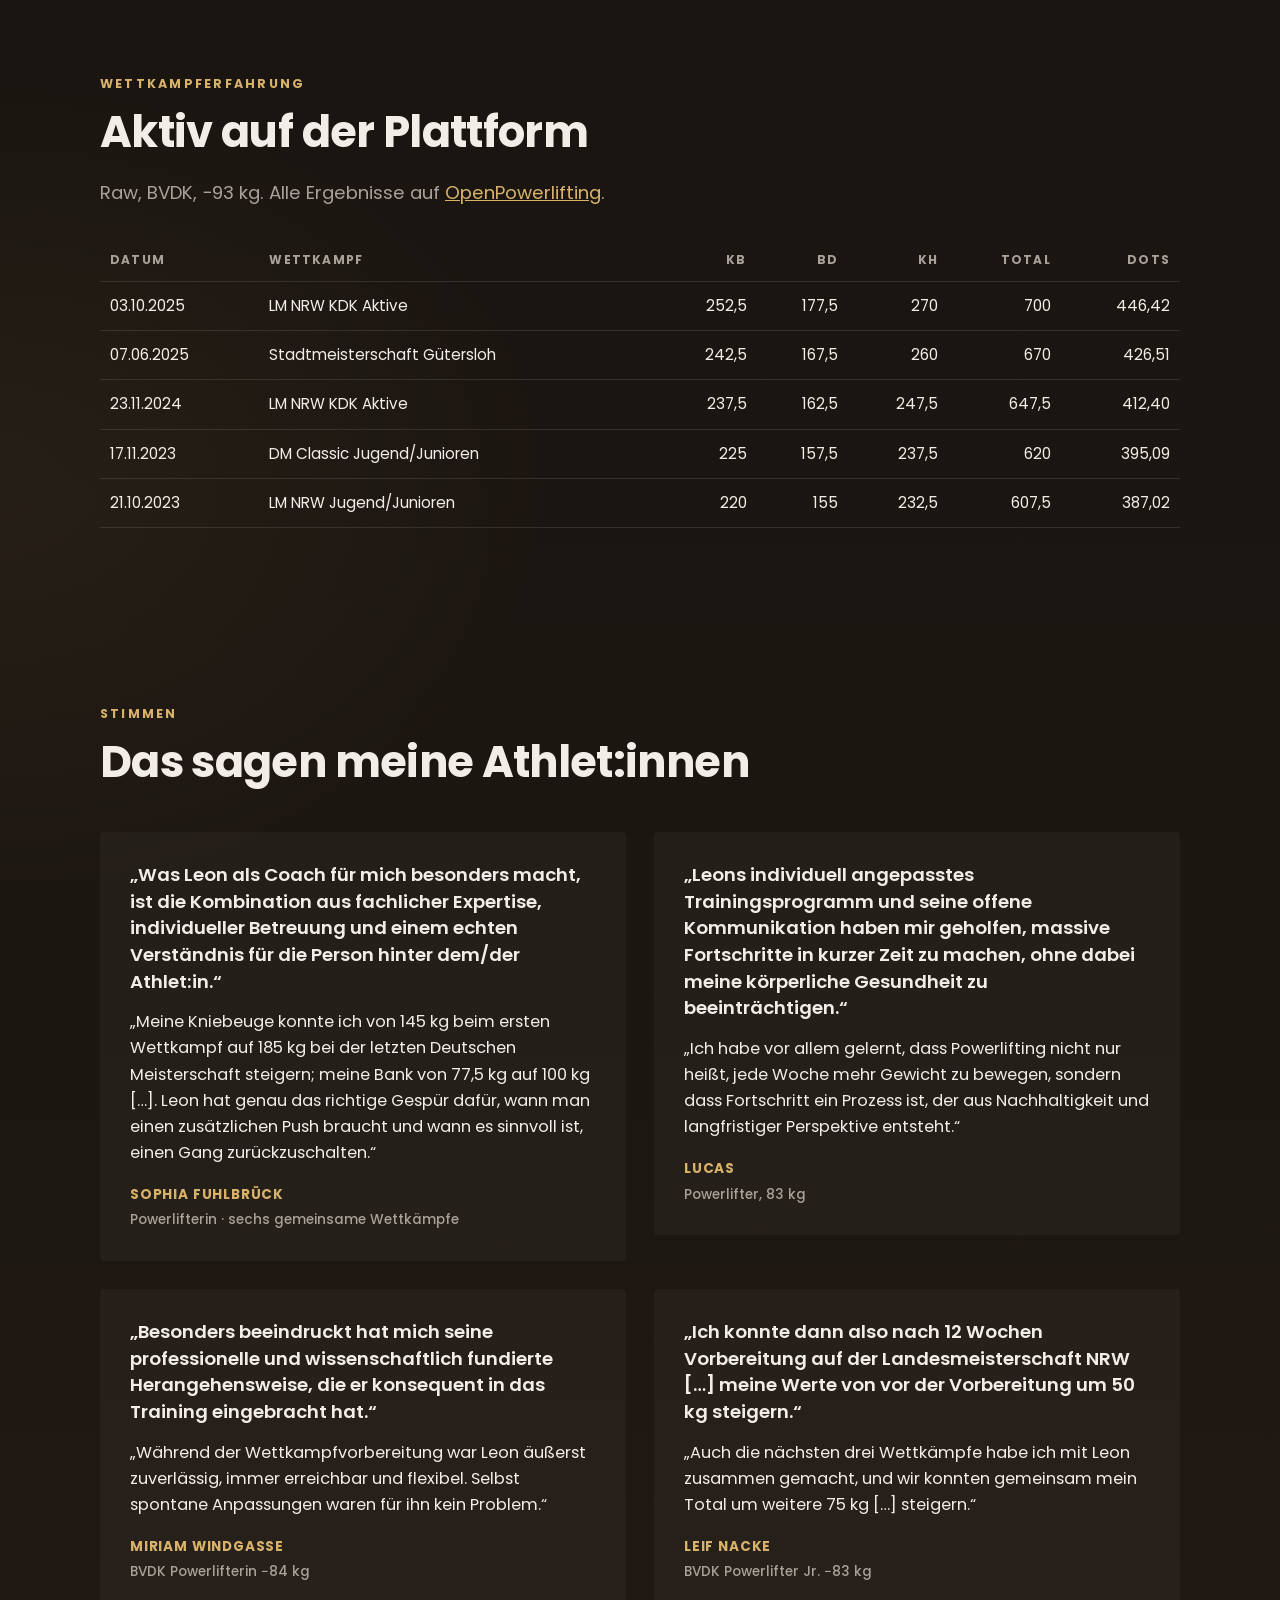
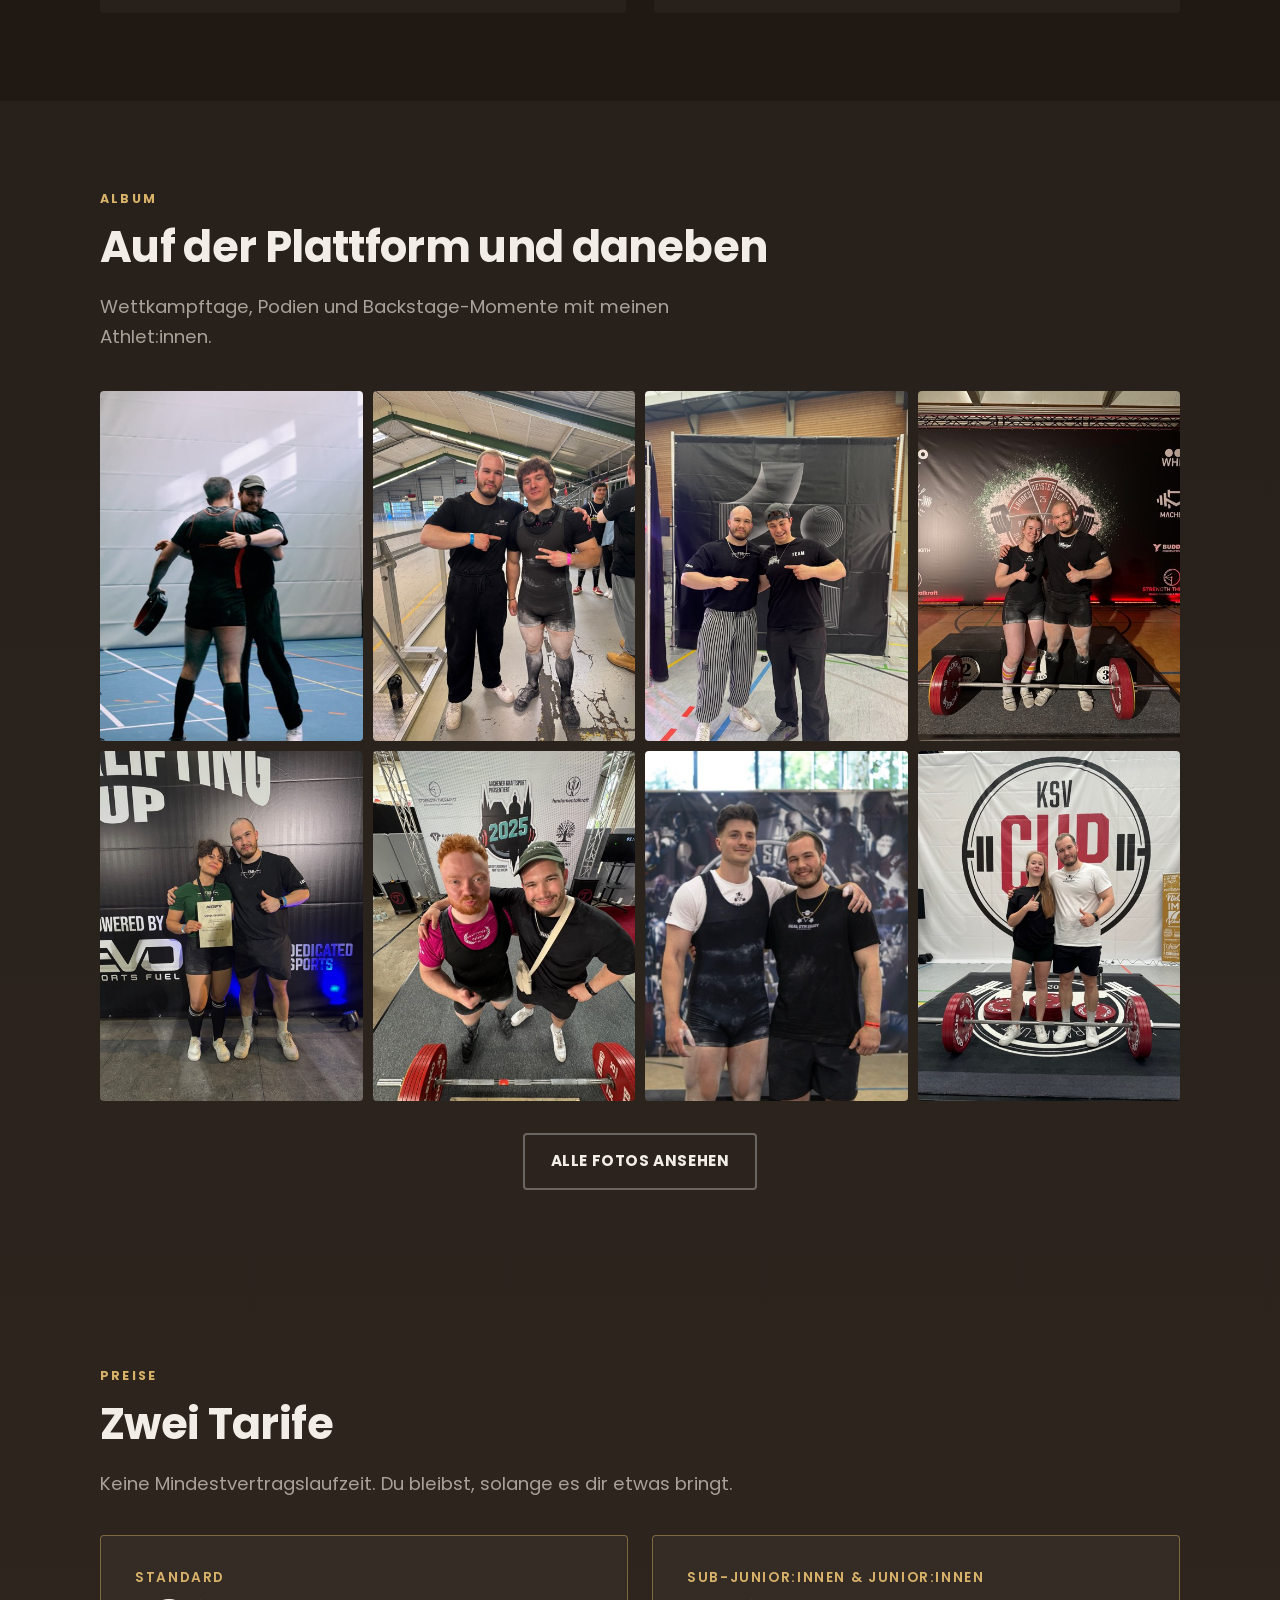
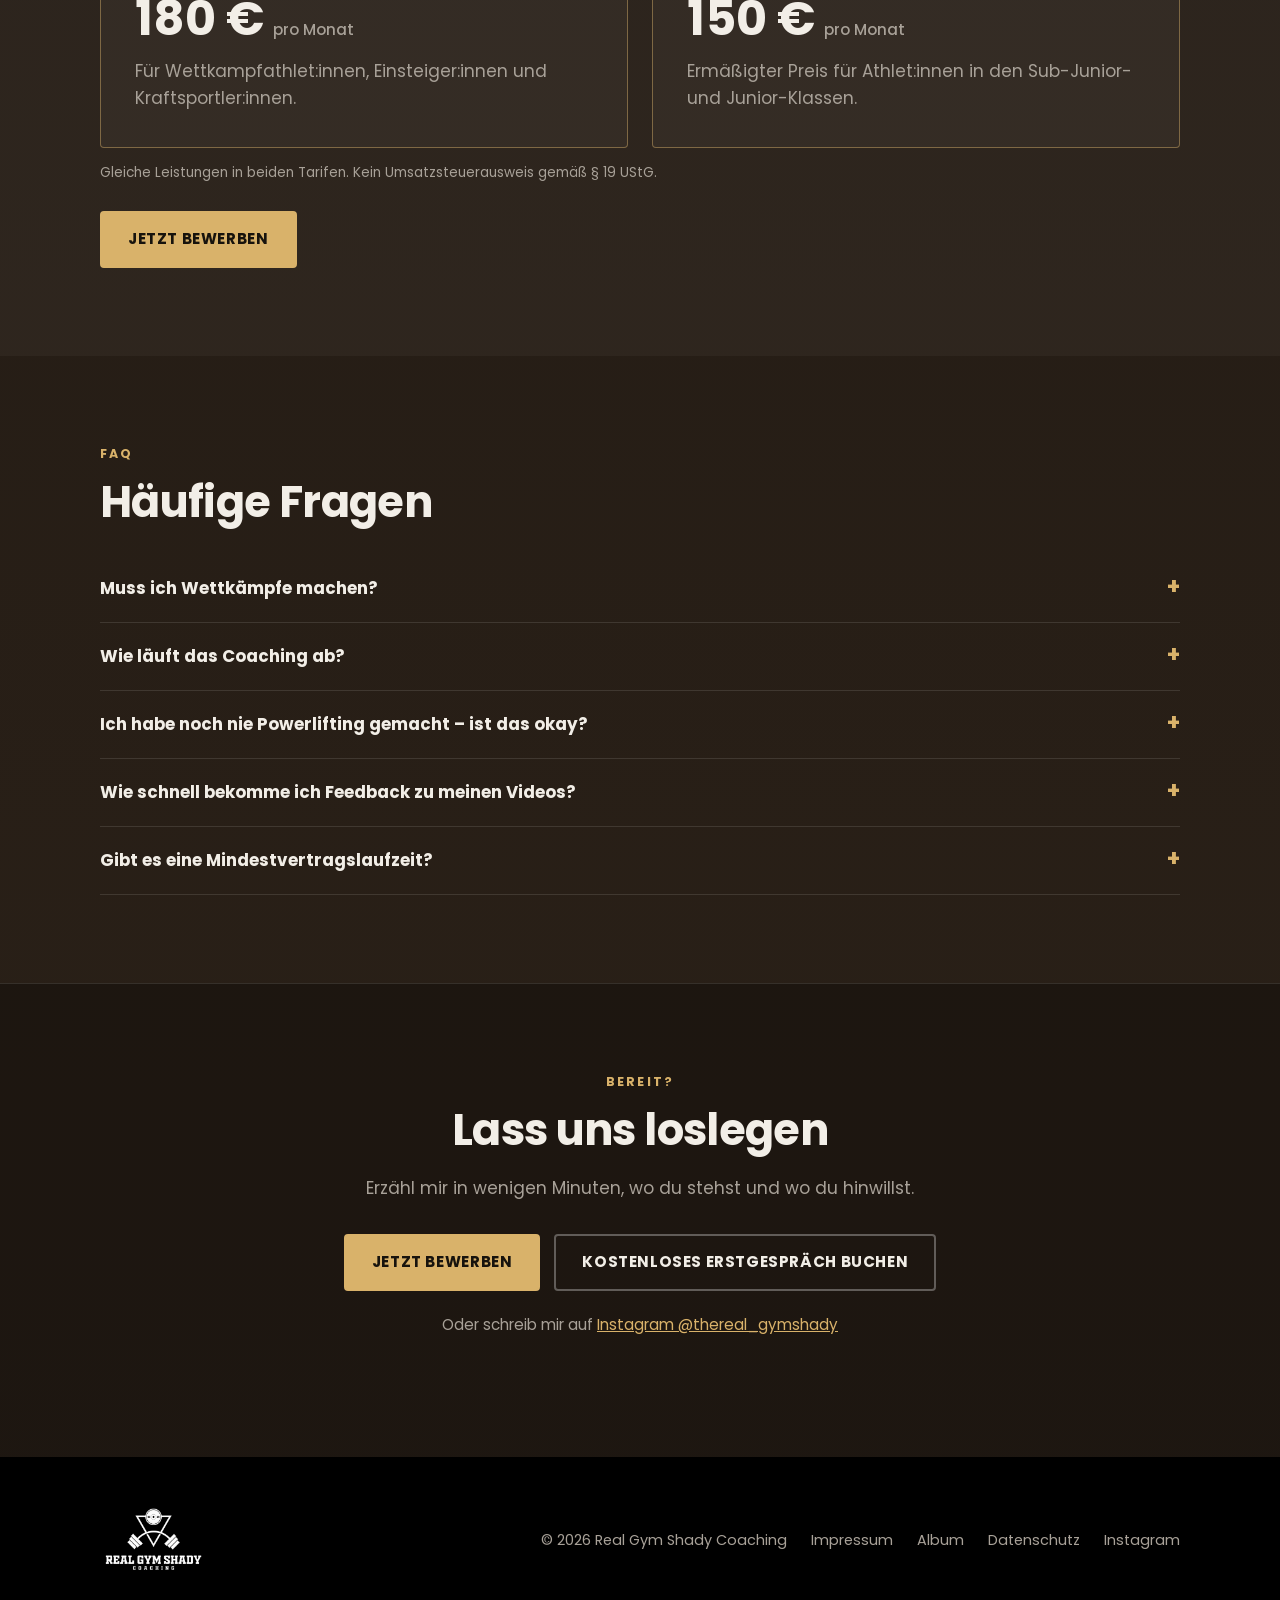
==== commit 4c050e10: "Calendly-Erstgespräch eingebunden, Datenschutz ergänzt Co-Authored-By: Claude Sonnet 5.5 <noreply@an" ====
--- a/index.html
+++ b/index.html
@@ -146,7 +146,7 @@
     <p class="lead">Von der Bewerbung bis zum ersten Trainingsblock.</p>
     <div class="step-list">
       <div class="step"><h3>Bewerben</h3><p>Du füllst ein kurzes Formular aus und erzählst mir von deinen Zielen.</p><a class="btn" style="margin-top:18px" href="https://forms.gle/FKXBbiGxxb7CNvzV6" rel="noopener">Jetzt bewerben</a></div>
-      <div class="step"><h3>Kennenlernen</h3><p>Wir sprechen über deine Ausgangslage und deine Ziele und schauen, ob wir zusammenpassen.</p></div>
+      <div class="step"><h3>Kennenlernen</h3><p>Wir sprechen über deine Ausgangslage und deine Ziele und schauen, ob wir zusammenpassen.</p><a class="btn ghost" style="margin-top:18px" href="https://calendly.com/lptrillmich/kostenloses-erstgesprach" rel="noopener">Erstgespräch buchen</a></div>
       <div class="step"><h3>Planung</h3><p>Du bekommst deinen individuellen Plan für den ersten Block.</p></div>
       <div class="step"><h3>Training &amp; Feedback</h3><p>Du trainierst und schickst Videos, ich analysiere und wir justieren nach.</p></div>
     </div>
@@ -292,7 +292,10 @@
     <span class="eyebrow">Bereit?</span>
     <h2>Lass uns loslegen</h2>
     <p>Erzähl mir in wenigen Minuten, wo du stehst und wo du hinwillst.</p>
-    <a class="btn on-dark" href="https://forms.gle/FKXBbiGxxb7CNvzV6" rel="noopener">Jetzt bewerben</a>
+    <div class="cta-row">
+      <a class="btn on-dark" href="https://forms.gle/FKXBbiGxxb7CNvzV6" rel="noopener">Jetzt bewerben</a>
+      <a class="btn ghost" href="https://calendly.com/lptrillmich/kostenloses-erstgesprach" rel="noopener">Kostenloses Erstgespräch buchen</a>
+    </div>
     <p class="alt">Oder schreib mir auf <a href="https://www.instagram.com/thereal_gymshady/" rel="noopener">Instagram @thereal_gymshady</a></p>
   </div>
 </section>
--- a/style.css
+++ b/style.css
@@ -205,3 +205,5 @@
 .price p { color: var(--ink-soft); }
 @media (max-width: 860px) { .prices { grid-template-columns: 1fr; } }
 @media (min-width: 861px) and (max-width: 1100px) { nav ul { gap: 16px; } nav a { font-size: .82rem; } }
+
+.cta .cta-row { display: flex; gap: 14px; justify-content: center; flex-wrap: wrap; margin-top: 8px; }
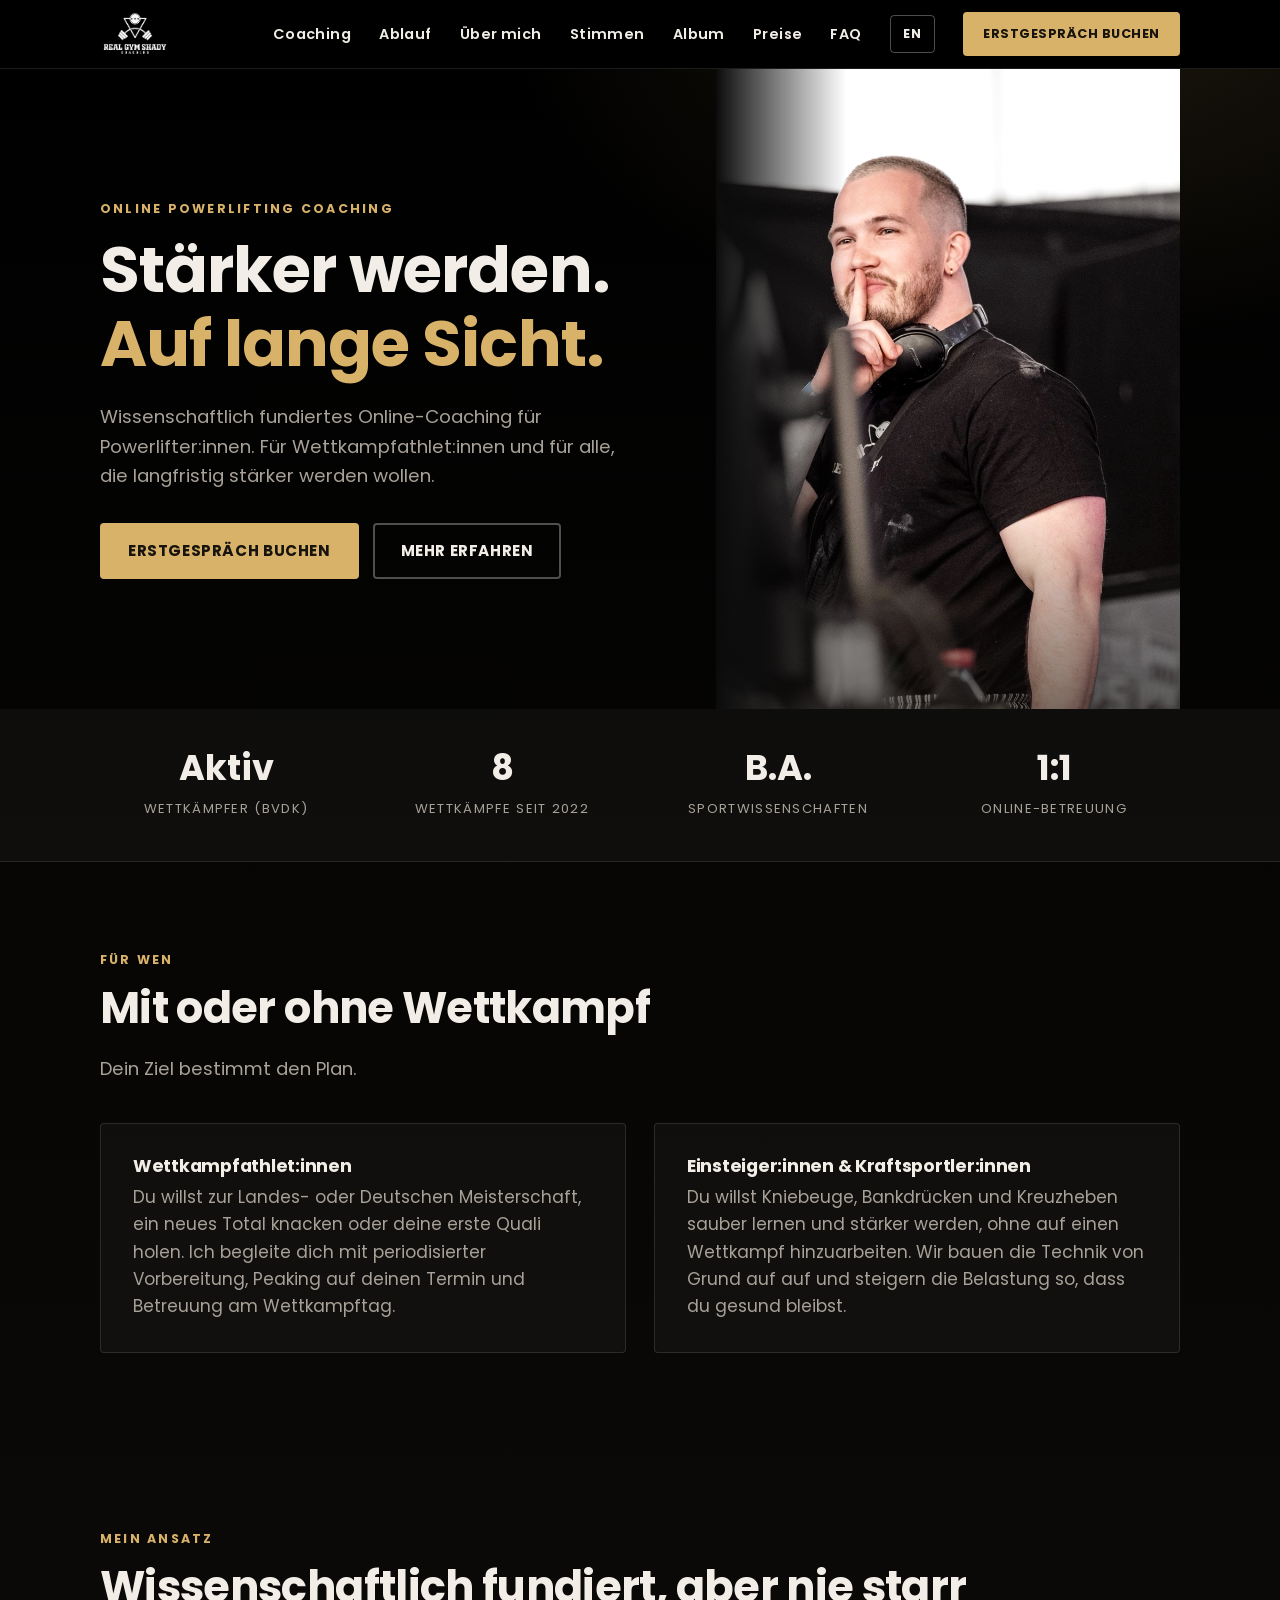
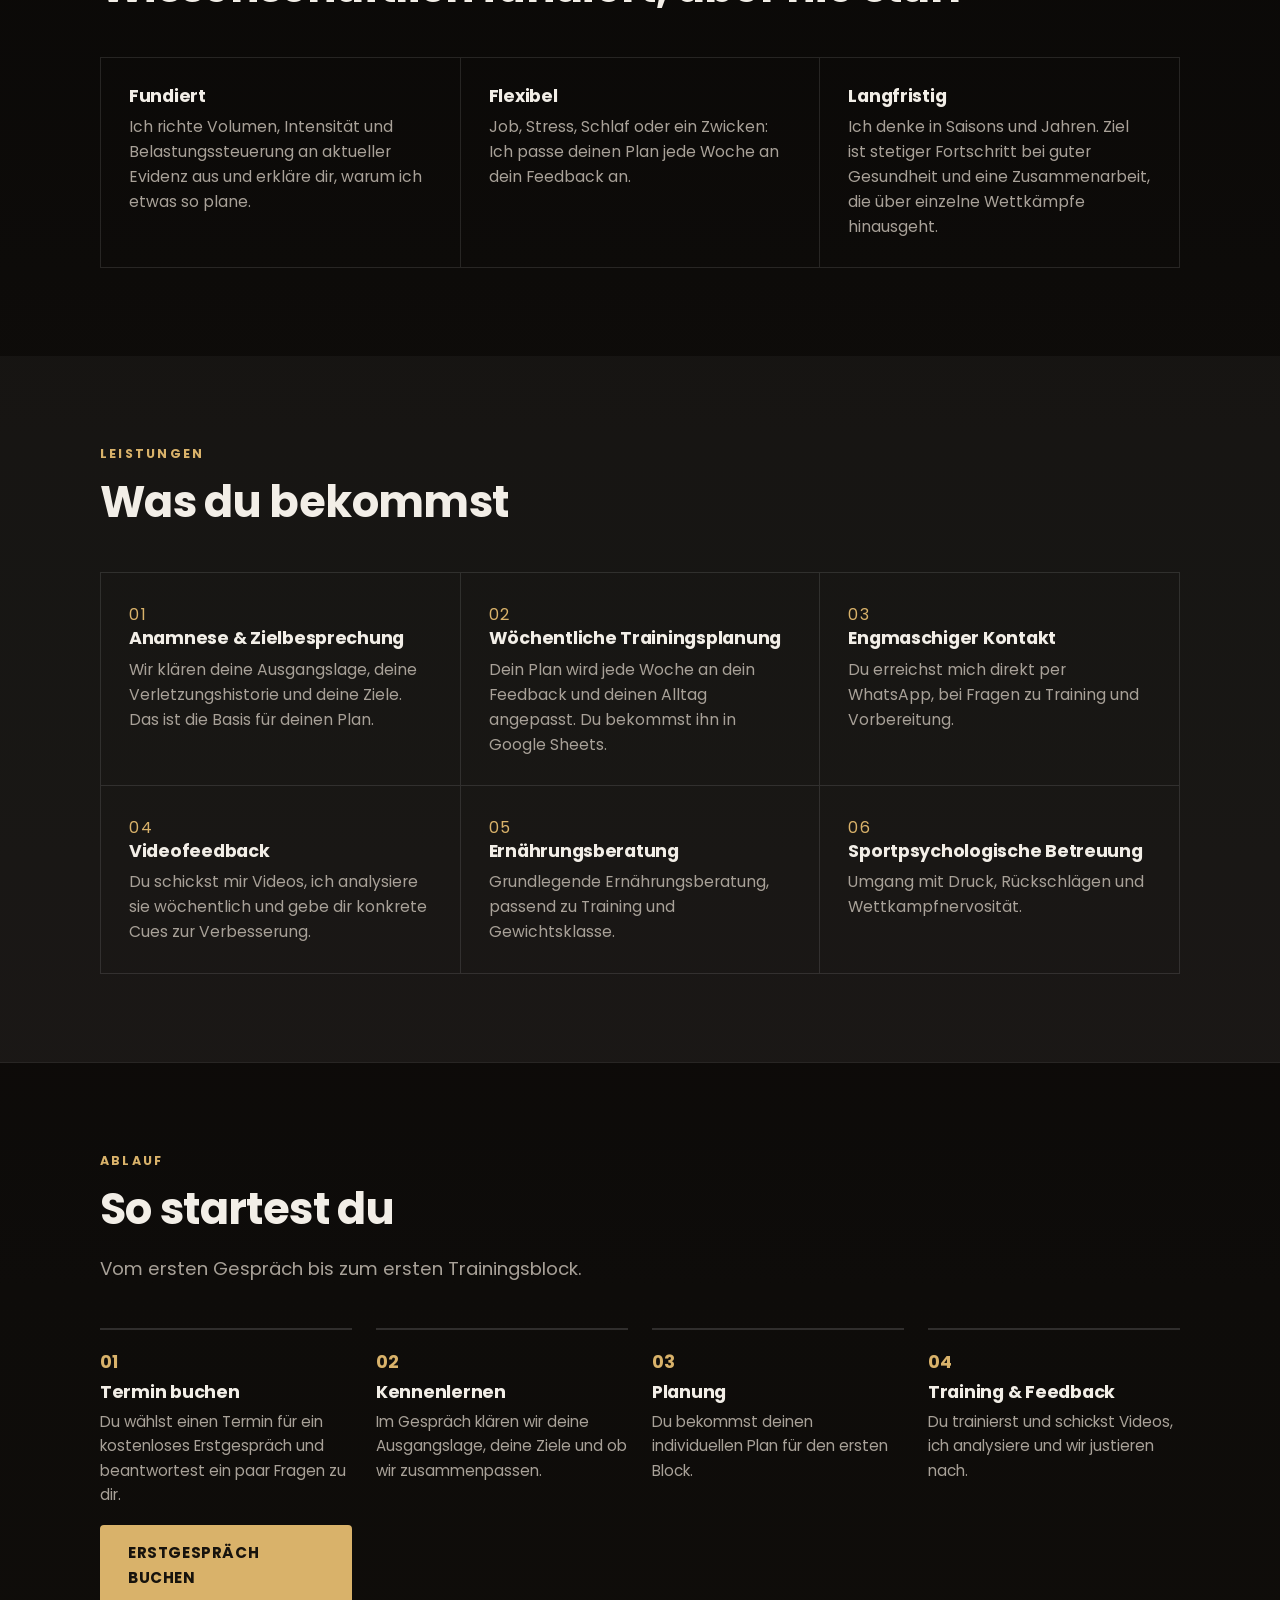
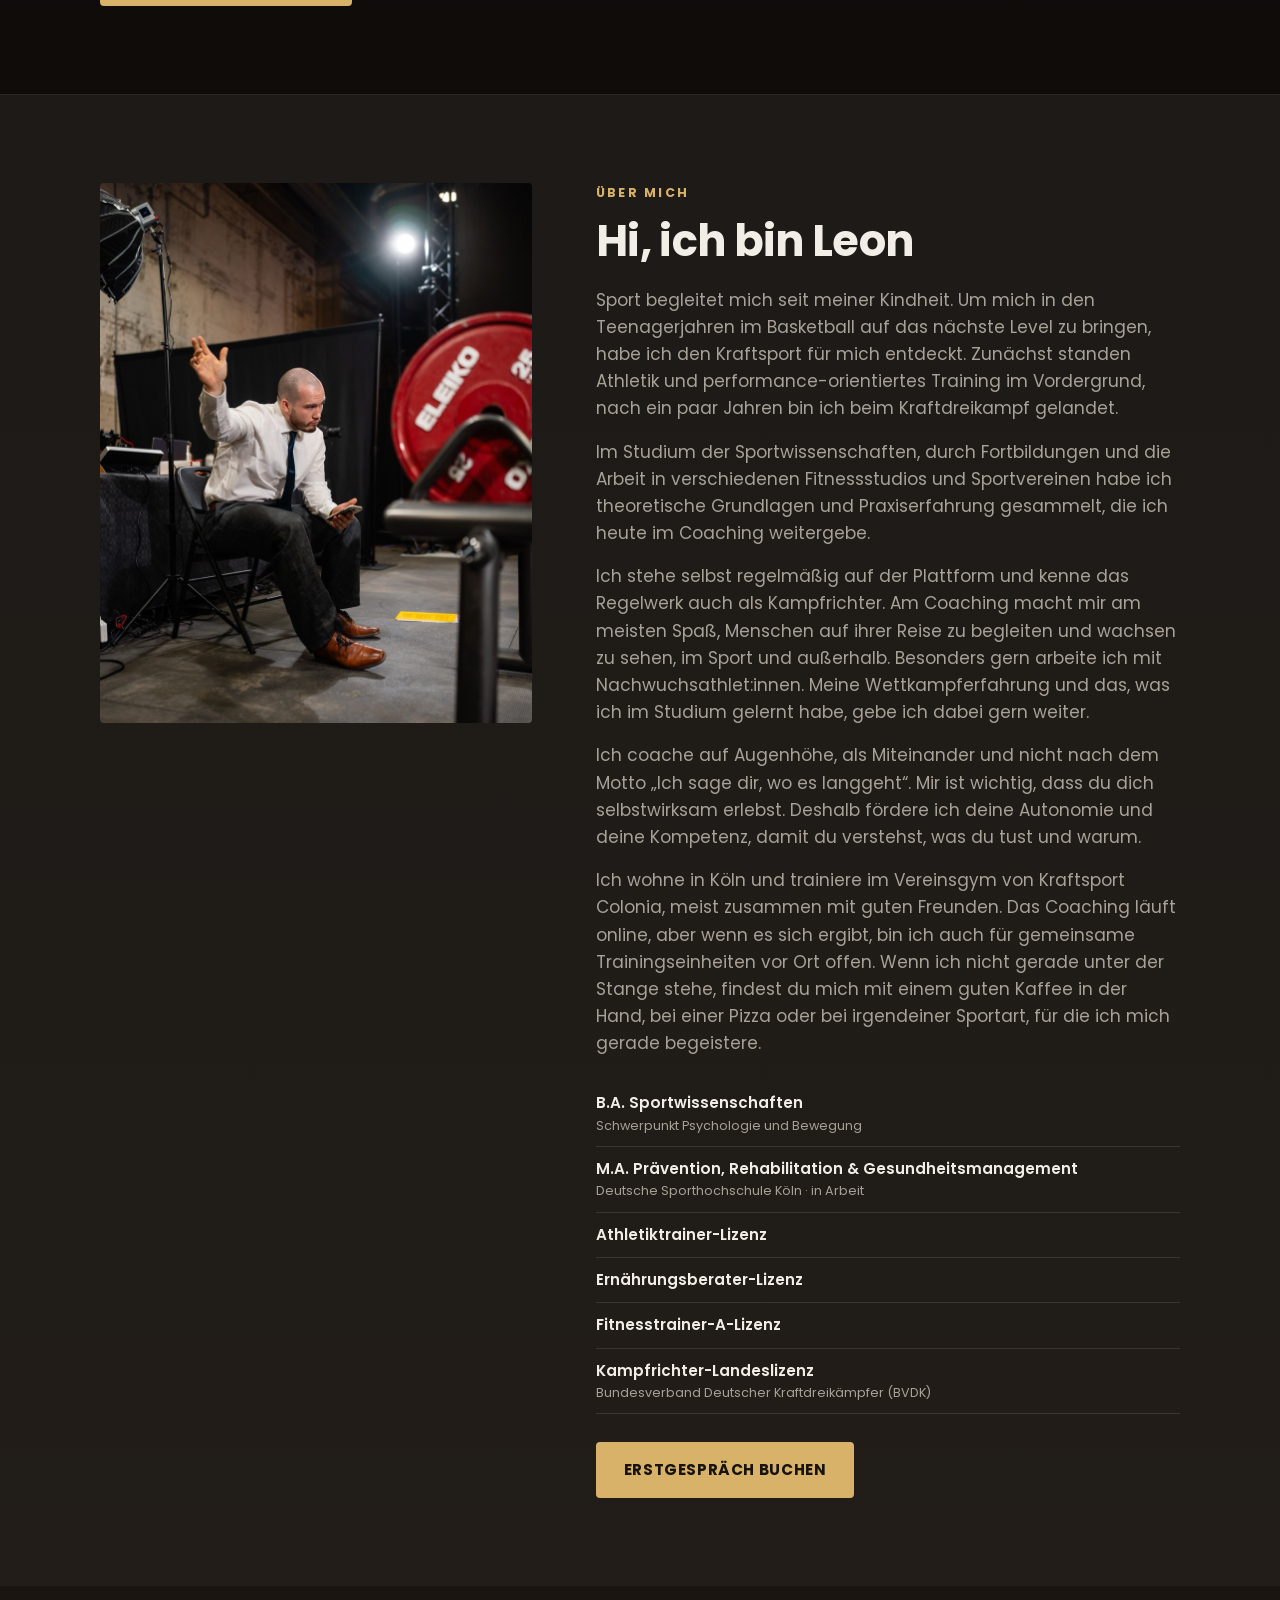
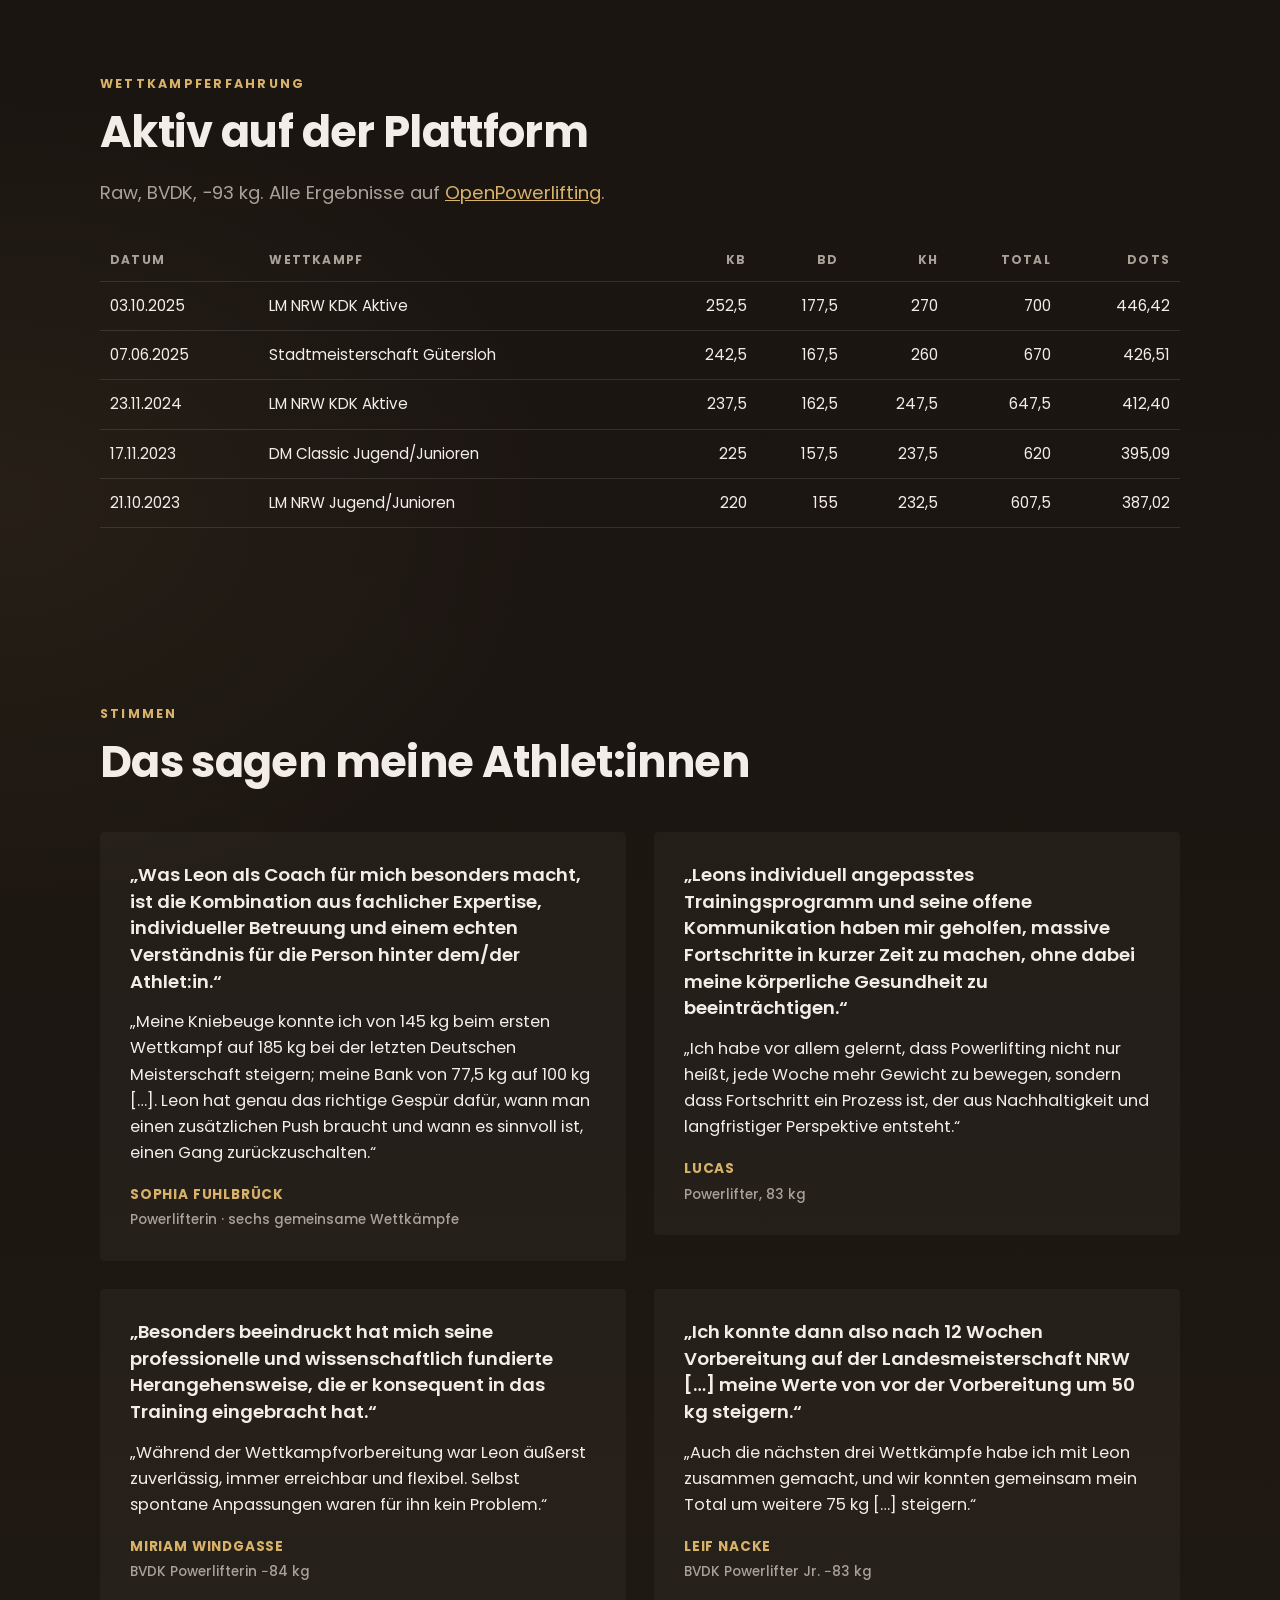
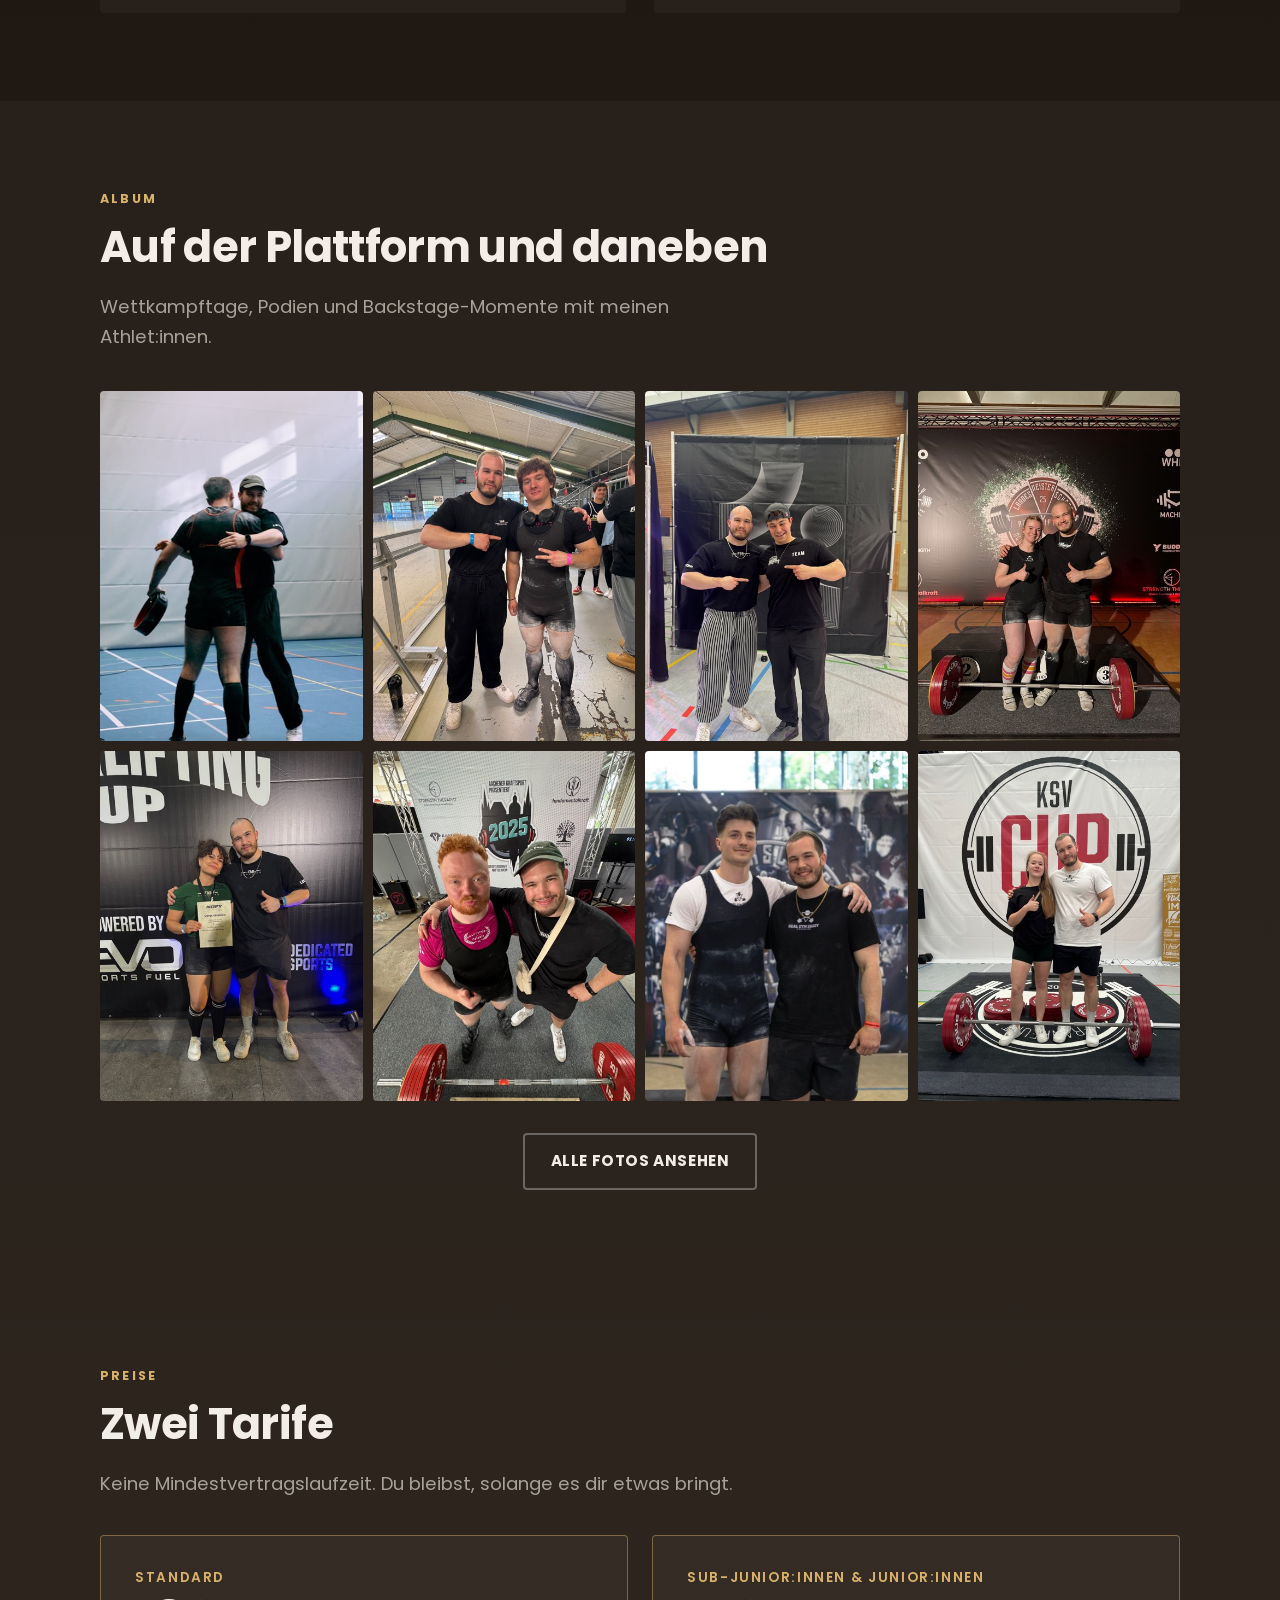
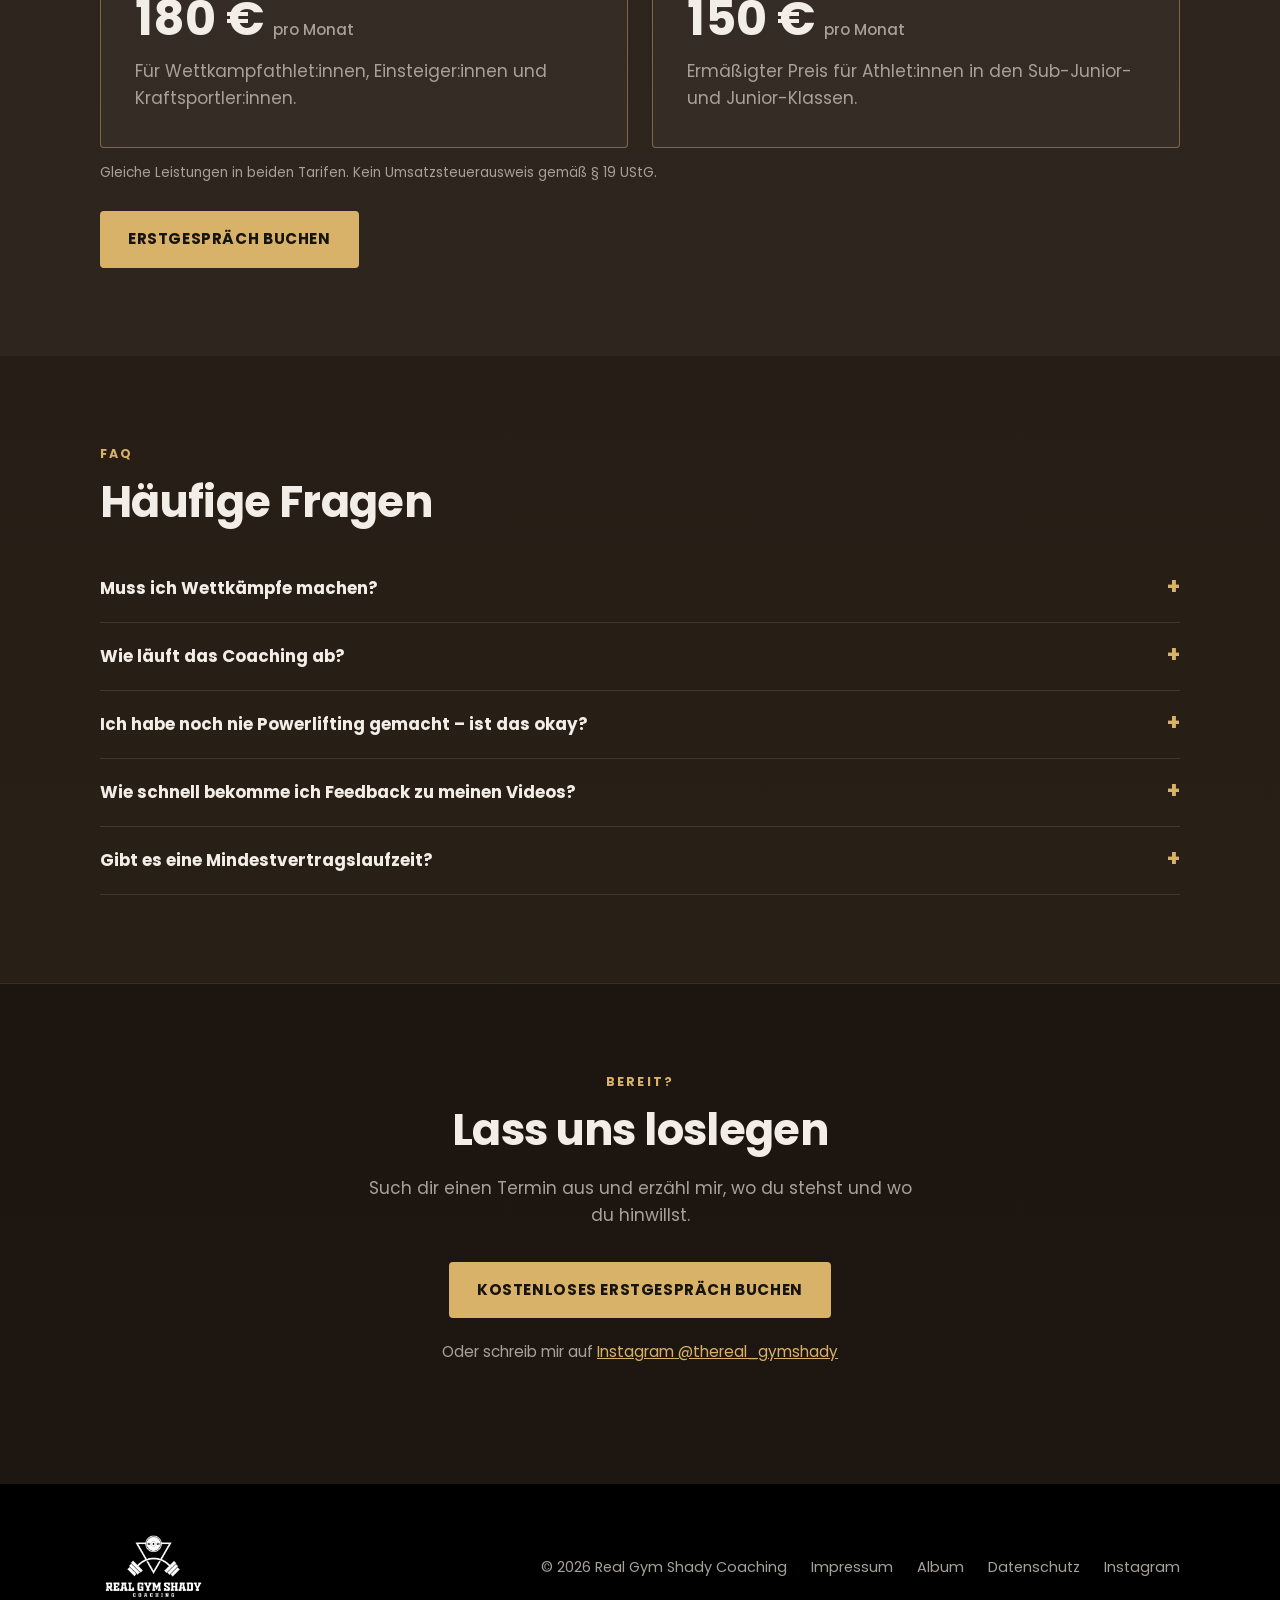
==== commit 0dd6610a: "Nur Calendly: Google-Formular entfernt, Texte und Datenschutz angepasst Co-Authored-By: Claude Sonne" ====
--- a/index.html
+++ b/index.html
@@ -62,7 +62,7 @@
         <li><a href="#preise">Preise</a></li>
         <li><a href="#faq">FAQ</a></li>
         <li class="keep"><button type="button" class="lang" aria-label="Switch to English">EN</button></li>
-        <li class="keep"><a class="btn" href="https://forms.gle/FKXBbiGxxb7CNvzV6" rel="noopener">Jetzt bewerben</a></li>
+        <li class="keep"><a class="btn" href="https://calendly.com/lptrillmich/kostenloses-erstgesprach" rel="noopener">Erstgespräch buchen</a></li>
       </ul>
     </nav>
   </div>
@@ -76,7 +76,7 @@
       <h1>Stärker werden.<br><span>Auf lange Sicht.</span></h1>
       <p>Wissenschaftlich fundiertes Online-Coaching für Powerlifter:innen. Für Wettkampfathlet:innen und für alle, die langfristig stärker werden wollen.</p>
       <div class="cta-row">
-        <a class="btn on-dark" href="https://forms.gle/FKXBbiGxxb7CNvzV6" rel="noopener">Jetzt bewerben</a>
+        <a class="btn on-dark" href="https://calendly.com/lptrillmich/kostenloses-erstgesprach" rel="noopener">Erstgespräch buchen</a>
         <a class="btn ghost" href="#coaching">Mehr erfahren</a>
       </div>
     </div>
@@ -143,10 +143,10 @@
   <div class="wrap">
     <span class="eyebrow">Ablauf</span>
     <h2>So startest du</h2>
-    <p class="lead">Von der Bewerbung bis zum ersten Trainingsblock.</p>
+    <p class="lead">Vom ersten Gespräch bis zum ersten Trainingsblock.</p>
     <div class="step-list">
-      <div class="step"><h3>Bewerben</h3><p>Du füllst ein kurzes Formular aus und erzählst mir von deinen Zielen.</p><a class="btn" style="margin-top:18px" href="https://forms.gle/FKXBbiGxxb7CNvzV6" rel="noopener">Jetzt bewerben</a></div>
-      <div class="step"><h3>Kennenlernen</h3><p>Wir sprechen über deine Ausgangslage und deine Ziele und schauen, ob wir zusammenpassen.</p><a class="btn ghost" style="margin-top:18px" href="https://calendly.com/lptrillmich/kostenloses-erstgesprach" rel="noopener">Erstgespräch buchen</a></div>
+      <div class="step"><h3>Termin buchen</h3><p>Du wählst einen Termin für ein kostenloses Erstgespräch und beantwortest ein paar Fragen zu dir.</p><a class="btn" style="margin-top:18px" href="https://calendly.com/lptrillmich/kostenloses-erstgesprach" rel="noopener">Erstgespräch buchen</a></div>
+      <div class="step"><h3>Kennenlernen</h3><p>Im Gespräch klären wir deine Ausgangslage, deine Ziele und ob wir zusammenpassen.</p></div>
       <div class="step"><h3>Planung</h3><p>Du bekommst deinen individuellen Plan für den ersten Block.</p></div>
       <div class="step"><h3>Training &amp; Feedback</h3><p>Du trainierst und schickst Videos, ich analysiere und wir justieren nach.</p></div>
     </div>
@@ -172,7 +172,7 @@
         <li>Fitnesstrainer-A-Lizenz</li>
         <li>Kampfrichter-Landeslizenz <small>Bundesverband Deutscher Kraftdreikämpfer (BVDK)</small></li>
       </ul>
-      <a class="btn" href="https://forms.gle/FKXBbiGxxb7CNvzV6" rel="noopener">Jetzt bewerben</a>
+      <a class="btn" href="https://calendly.com/lptrillmich/kostenloses-erstgesprach" rel="noopener">Erstgespräch buchen</a>
     </div>
   </div>
 </section>
@@ -269,7 +269,7 @@
       </div>
     </div>
     <p class="note">Gleiche Leistungen in beiden Tarifen. Kein Umsatzsteuerausweis gemäß § 19 UStG.</p>
-    <p style="margin-top:28px"><a class="btn" href="https://forms.gle/FKXBbiGxxb7CNvzV6" rel="noopener">Jetzt bewerben</a></p>
+    <p style="margin-top:28px"><a class="btn" href="https://calendly.com/lptrillmich/kostenloses-erstgesprach" rel="noopener">Erstgespräch buchen</a></p>
   </div>
 </section>
 
@@ -291,11 +291,8 @@
   <div class="wrap">
     <span class="eyebrow">Bereit?</span>
     <h2>Lass uns loslegen</h2>
-    <p>Erzähl mir in wenigen Minuten, wo du stehst und wo du hinwillst.</p>
-    <div class="cta-row">
-      <a class="btn on-dark" href="https://forms.gle/FKXBbiGxxb7CNvzV6" rel="noopener">Jetzt bewerben</a>
-      <a class="btn ghost" href="https://calendly.com/lptrillmich/kostenloses-erstgesprach" rel="noopener">Kostenloses Erstgespräch buchen</a>
-    </div>
+    <p>Such dir einen Termin aus und erzähl mir, wo du stehst und wo du hinwillst.</p>
+    <a class="btn on-dark" href="https://calendly.com/lptrillmich/kostenloses-erstgesprach" rel="noopener">Kostenloses Erstgespräch buchen</a>
     <p class="alt">Oder schreib mir auf <a href="https://www.instagram.com/thereal_gymshady/" rel="noopener">Instagram @thereal_gymshady</a></p>
   </div>
 </section>
